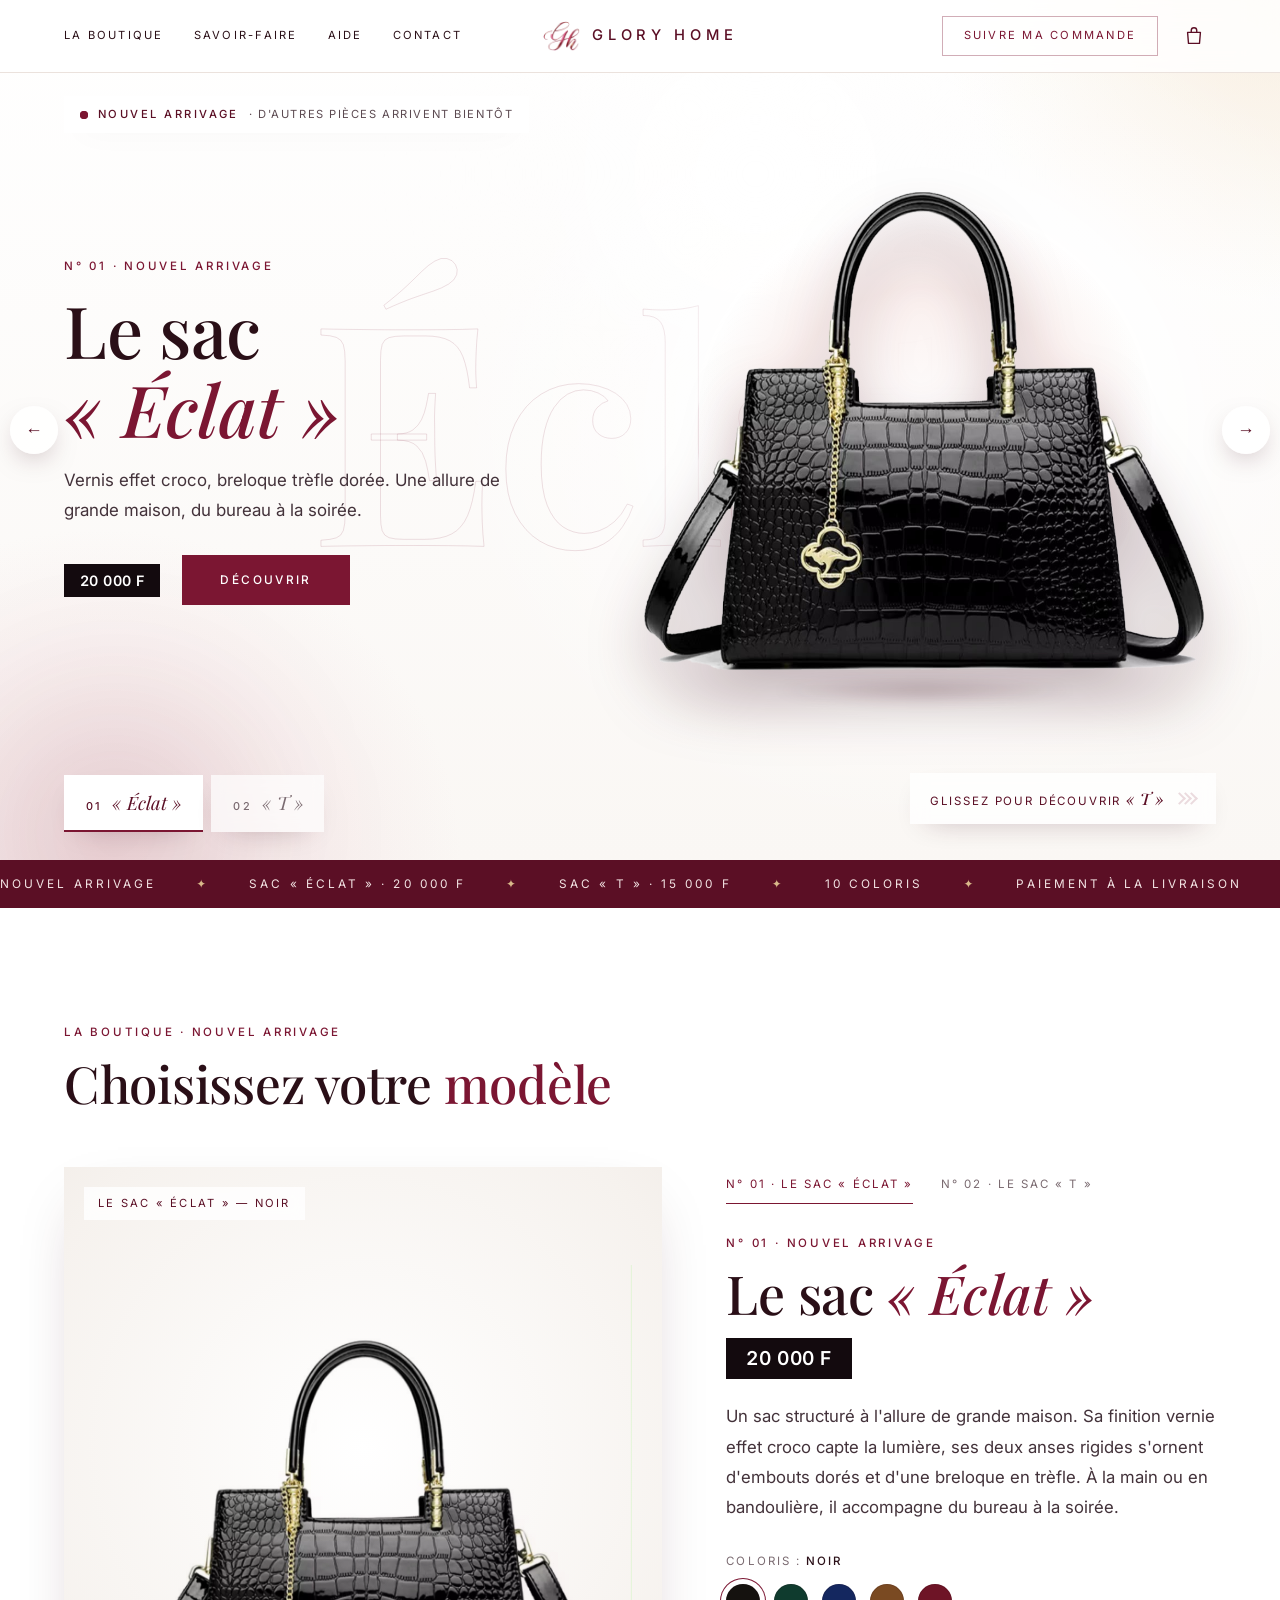
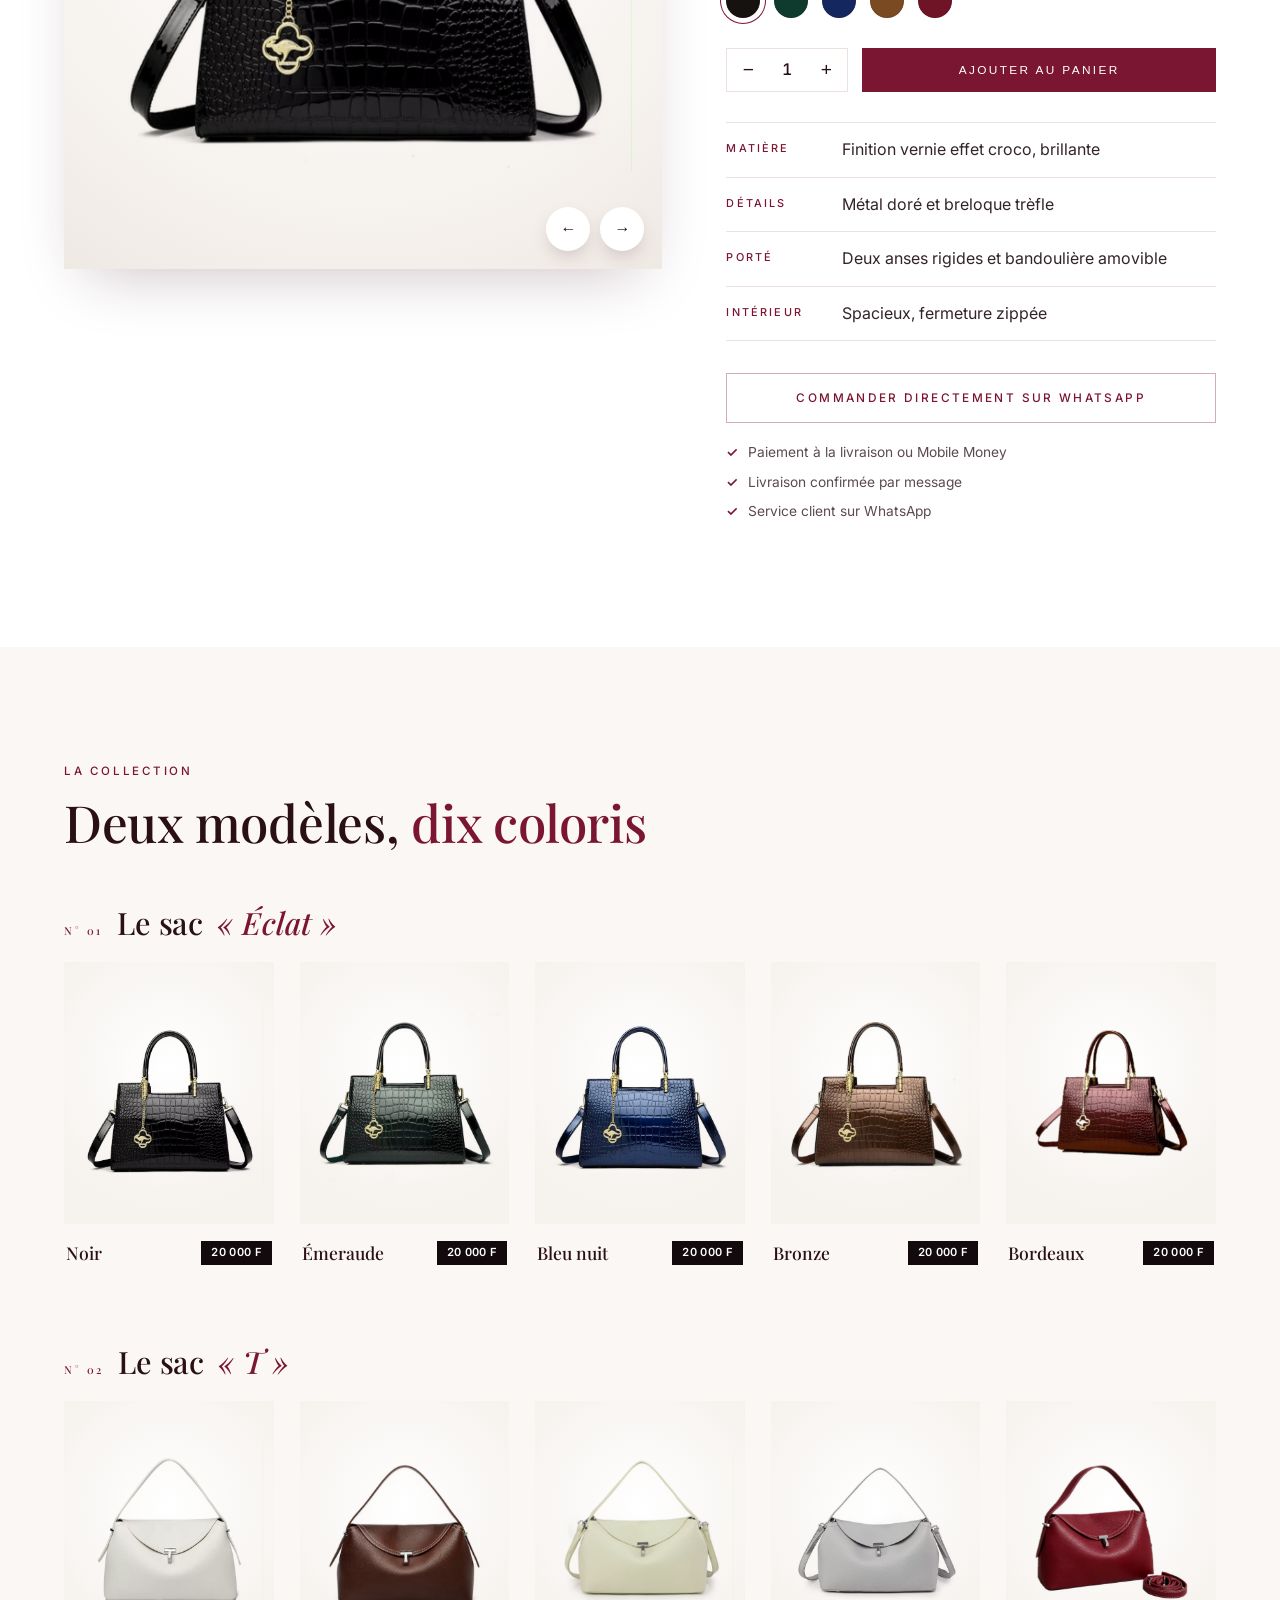
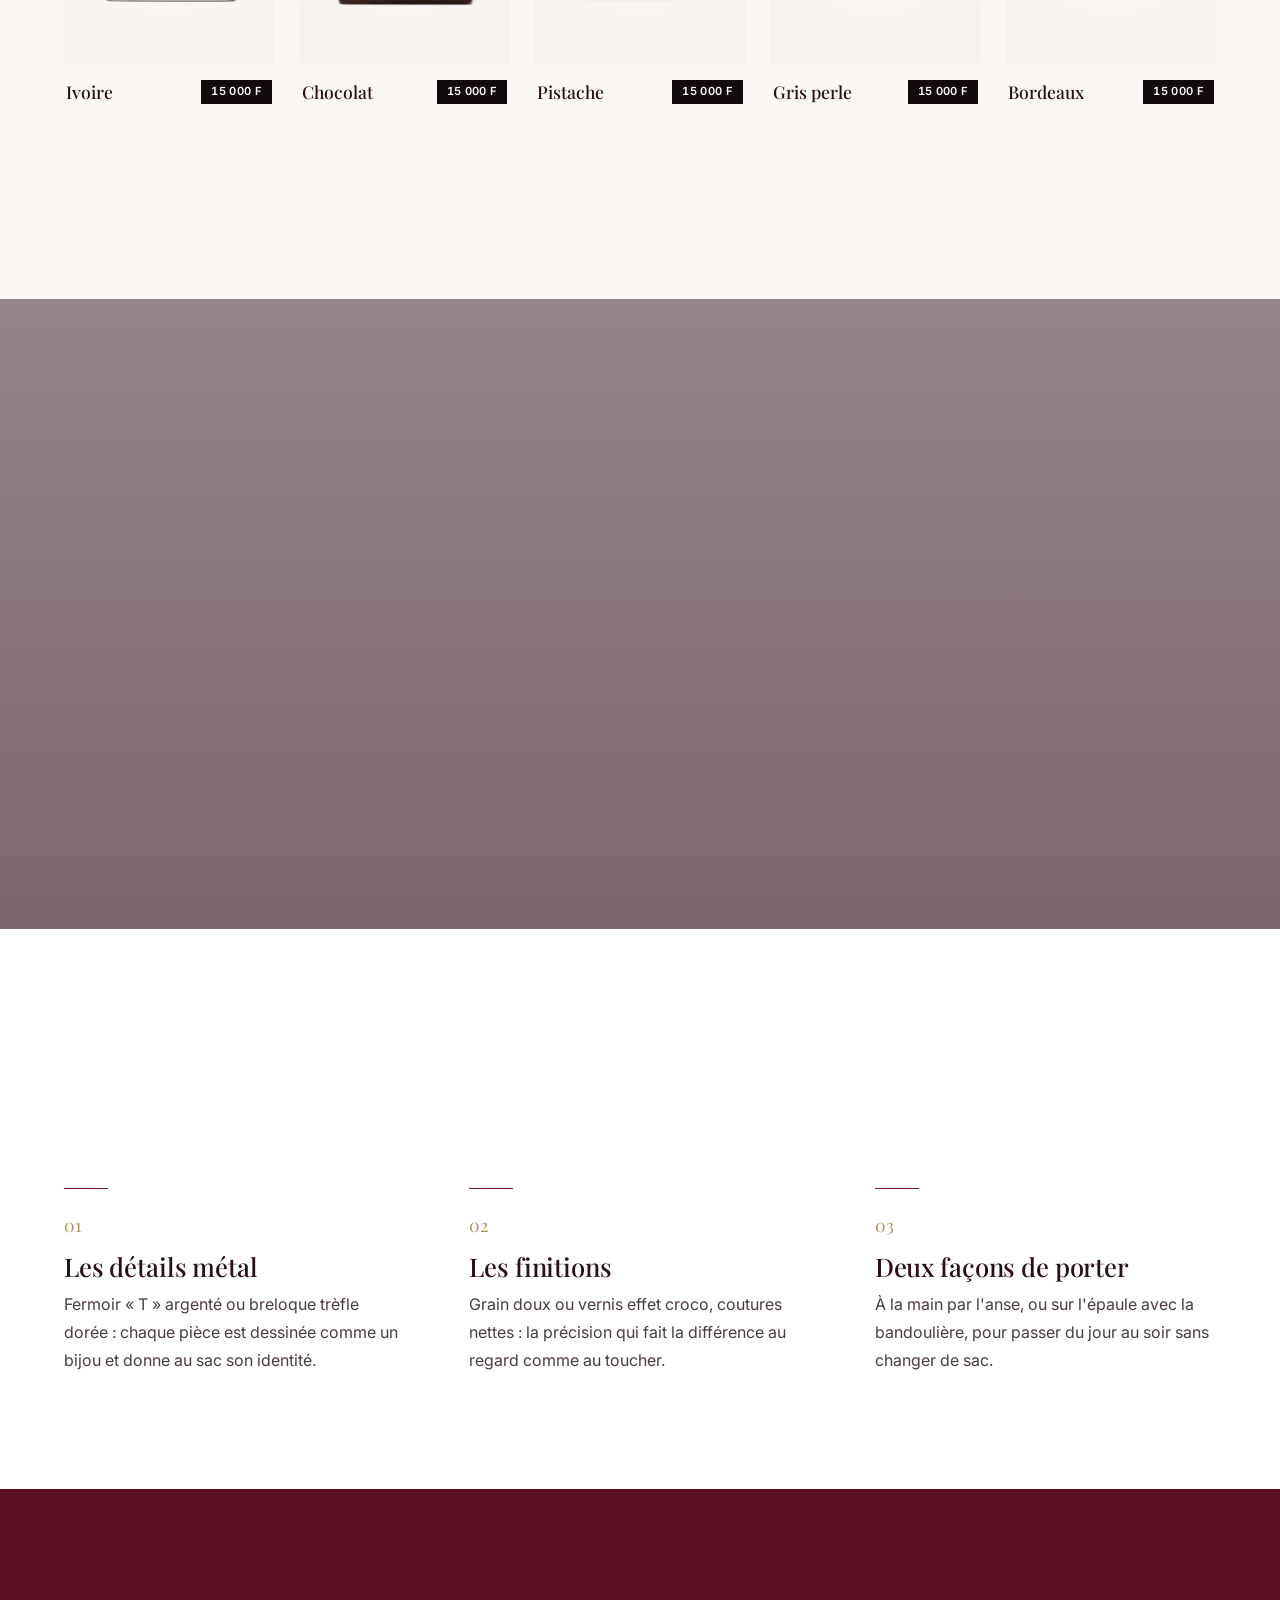
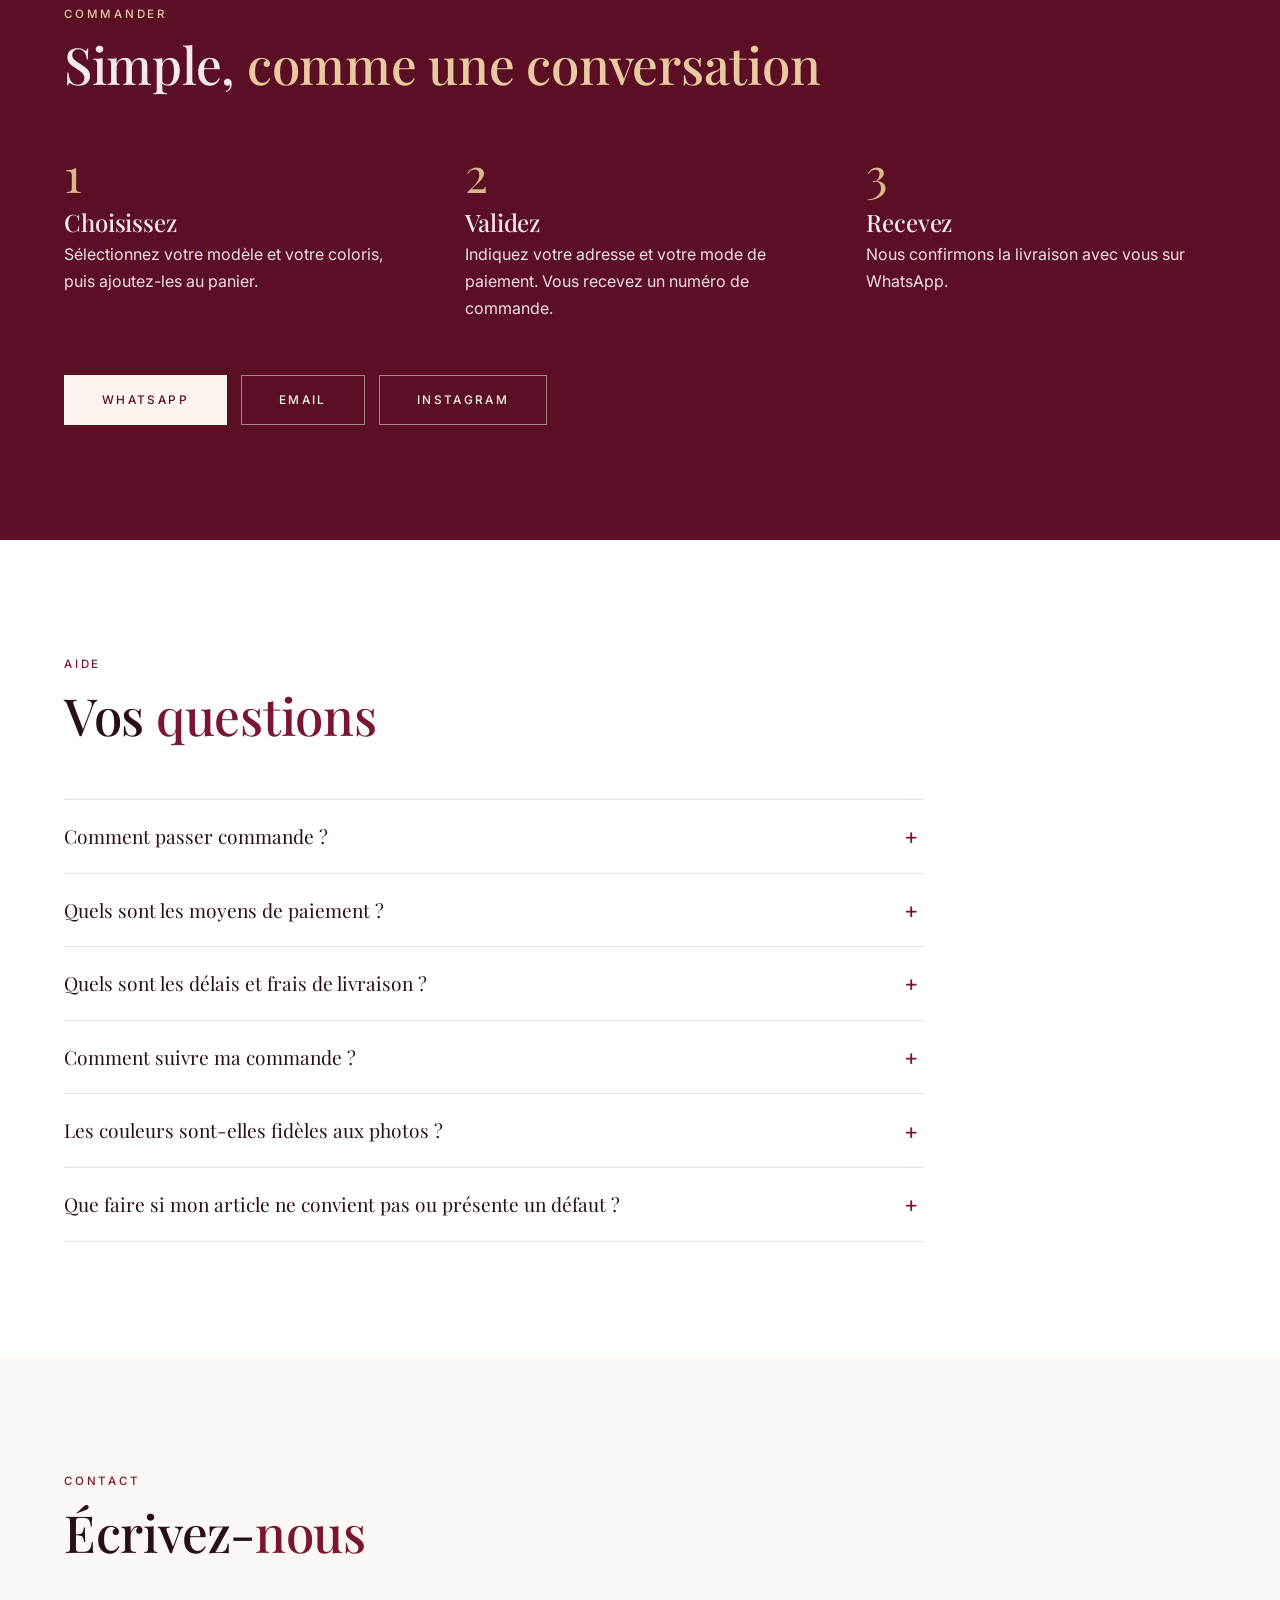
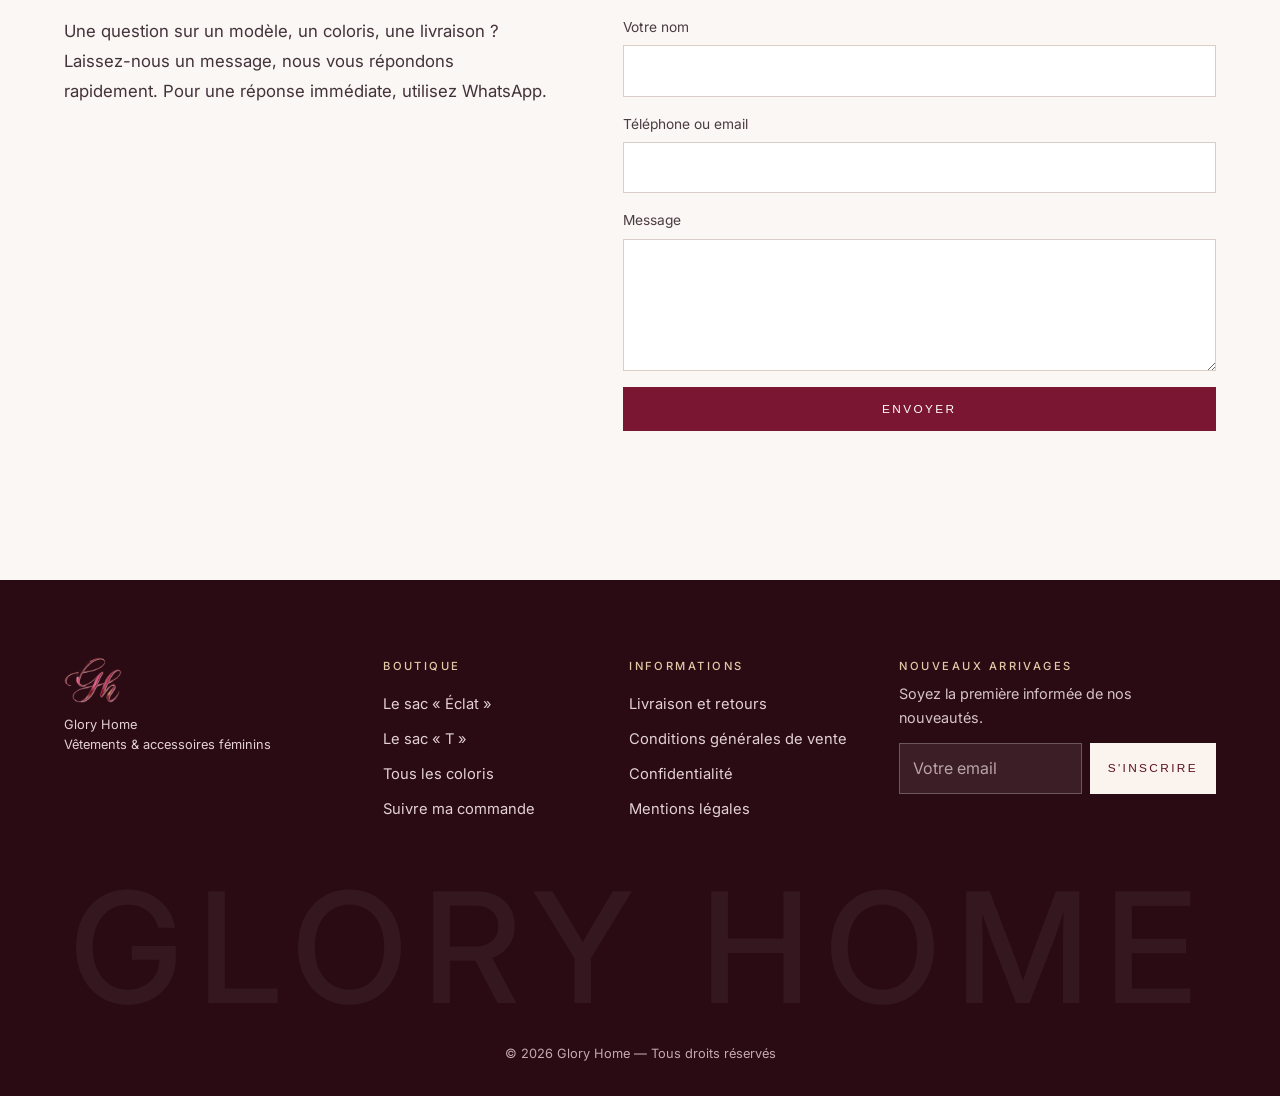
==== index.html @ 2d4ef2cc "Boutique Glory Home : site vitrine et e-commerce Accueil en bannière, fiche produit, panier, command" ====
<!doctype html>
<html lang="fr">
<head>
  <meta charset="utf-8">
  <meta name="viewport" content="width=device-width, initial-scale=1">
  <title>Glory Home – Vêtements &amp; accessoires féminins</title>
  <meta name="description" content="Glory Home : maison de mode féminine. Sacs « Éclat » (20 000 F) et « T » (15 000 F), 10 coloris. Commande en ligne, paiement à la livraison ou Mobile Money.">
  <meta name="theme-color" content="#faf7f4">
  <link rel="canonical" href="https://www.gloryhome.example/">
  <meta property="og:type" content="website">
  <meta property="og:locale" content="fr_FR">
  <meta property="og:site_name" content="Glory Home">
  <meta property="og:title" content="Glory Home – Vêtements &amp; accessoires féminins">
  <meta property="og:description" content="Sacs « Éclat » et « T » : deux modèles signature, dix coloris. Commandez en ligne.">
  <meta property="og:image" content="https://www.gloryhome.example/images/trio-lifestyle.jpg">
  <meta name="twitter:card" content="summary_large_image">
  <link rel="icon" type="image/png" href="images/logo-mark-160.png">
  <link rel="preconnect" href="https://fonts.googleapis.com">
  <link rel="preconnect" href="https://fonts.gstatic.com" crossorigin>
  <link href="https://fonts.googleapis.com/css2?family=Inter:wght@300;400;500;600&family=Playfair+Display:ital,wght@0,400;0,500;0,600;1,400;1,500&display=swap" rel="stylesheet">
  <link rel="stylesheet" href="style.css">
  <script type="application/ld+json">
  {"@context":"https://schema.org","@graph":[
    {"@type":"Store","name":"Glory Home","description":"Vêtements & accessoires féminins","image":"https://www.gloryhome.example/images/logo-mark-160.png","url":"https://www.gloryhome.example/","priceRange":"15 000 F – 20 000 F"},
    {"@type":"Product","name":"Sac « Éclat »","image":"https://www.gloryhome.example/images/eclat-noir.jpg","description":"Sac structuré, finition vernie effet croco, breloque trèfle dorée, bandoulière amovible.","brand":{"@type":"Brand","name":"Glory Home"},"offers":{"@type":"Offer","priceCurrency":"XOF","price":"20000","availability":"https://schema.org/InStock","url":"https://www.gloryhome.example/#sac"}},
    {"@type":"Product","name":"Sac « T »","image":"https://www.gloryhome.example/images/sac-chocolat.jpg","description":"Sac à rabat, finition grainée, fermoir « T » argenté.","brand":{"@type":"Brand","name":"Glory Home"},"offers":{"@type":"Offer","priceCurrency":"XOF","price":"15000","availability":"https://schema.org/InStock","url":"https://www.gloryhome.example/#sac"}}
  ]}
  </script>
</head>
<body>
  <a class="skip" href="#sac">Aller à la boutique</a>

  <header class="header" id="header">
    <button class="burger" id="burger" aria-label="Menu" aria-expanded="false"><span></span><span></span></button>
    <nav class="nav" id="nav">
      <a href="#sac">La boutique</a>
      <a href="#savoir-faire">Savoir-faire</a>
      <a href="#faq">Aide</a>
      <a href="#contact">Contact</a>
    </nav>
    <a href="#top" class="brand" aria-label="Glory Home – accueil"><img src="images/logo-mark-160.png" alt=""><span>GLORY&nbsp;HOME</span></a>
    <div class="hr">
      <a href="suivi.html" class="header-cta">Suivre ma commande</a>
      <button class="cart-btn" id="cartBtn" aria-label="Ouvrir le panier">
        <svg viewBox="0 0 24 24" width="22" height="22" fill="none" stroke="currentColor" stroke-width="1.5" stroke-linecap="round" stroke-linejoin="round" aria-hidden="true"><path d="M5 8h14l-1 12H6L5 8Z"/><path d="M9 8V6a3 3 0 0 1 6 0v2"/></svg>
        <span class="cart-count" id="cartCount" hidden>0</span>
      </button>
    </div>
  </header>

  <main id="top">
    <!-- HERO : bannière qui circule entre les deux modèles -->
    <section class="hero" id="hero" aria-roledescription="carrousel" aria-label="Nos deux modèles">
      <h1 class="sr">Glory Home, vêtements et accessoires féminins</h1>
      <p class="arrival"><span class="dot" aria-hidden="true"></span>Nouvel arrivage<span class="arrival-more"> · d'autres pièces arrivent bientôt</span></p>
      <div class="hero-bg" aria-hidden="true"><i class="bloom b1"></i><i class="bloom b2"></i><div class="motes" id="motes"></div></div>

      <div class="slides">
        <article class="slide is-active" data-model="eclat" aria-label="Sac Éclat">
          <span class="s-ghost" aria-hidden="true">Éclat</span>
          <div class="s-copy">
            <p class="eyebrow">N° 01 · Nouvel arrivage</p>
            <h2>Le sac <em class="name">« Éclat »</em></h2>
            <p class="s-desc">Vernis effet croco, breloque trèfle dorée. Une allure de grande maison, du bureau à la soirée.</p>
            <div class="s-row"><span class="price-tag" data-price="eclat"></span><a class="btn" href="#sac" data-go="eclat">Découvrir</a></div>
          </div>
          <div class="s-art">
            <span class="halo"></span>
            <img src="images/hero-eclat.png" alt="Sac Éclat noir, finition vernie effet croco" fetchpriority="high">
            <span class="floor"></span>
          </div>
        </article>

        <article class="slide" data-model="t" aria-label="Sac T">
          <span class="s-ghost" aria-hidden="true">T</span>
          <div class="s-copy">
            <p class="eyebrow">N° 02 · Nouvel arrivage</p>
            <h2>Le sac <em class="name">« T »</em></h2>
            <p class="s-desc">Grain doux, fermoir argenté signature. Une ligne épurée qui se marie à toutes vos tenues.</p>
            <div class="s-row"><span class="price-tag" data-price="t"></span><a class="btn" href="#sac" data-go="t">Découvrir</a></div>
          </div>
          <div class="s-art">
            <span class="halo"></span>
            <img src="images/hero-t.png" alt="Sac T chocolat, fermoir argenté" fetchpriority="high">
            <span class="floor"></span>
          </div>
        </article>
      </div>

      <button class="arrow arrow-prev" id="heroPrev" aria-label="Modèle précédent">←</button>
      <button class="arrow arrow-next" id="heroNext" aria-label="Modèle suivant">→</button>
      <button class="hint" id="hint" type="button"><span class="hint-txt">Glissez pour découvrir <b id="hintName">« T »</b></span><span class="hint-arrows" aria-hidden="true"><i></i><i></i><i></i></span></button>

      <div class="switch" role="tablist" aria-label="Choisir le modèle">
        <button class="sw is-active" role="tab" aria-selected="true" data-i="0"><span class="sw-n">01</span><span class="sw-t">« Éclat »</span><i class="sw-bar"></i></button>
        <button class="sw" role="tab" aria-selected="false" data-i="1"><span class="sw-n">02</span><span class="sw-t">« T »</span><i class="sw-bar"></i></button>
      </div>
    </section>

    <!-- MARQUEE -->
    <div class="marquee" aria-hidden="true">
      <div class="marquee-track">
        <span>Nouvel arrivage</span><i>✦</i><span>Sac « Éclat » · 20 000 F</span><i>✦</i><span>Sac « T » · 15 000 F</span><i>✦</i><span>10 coloris</span><i>✦</i><span>Paiement à la livraison</span><i>✦</i><span>Bientôt : prêt-à-porter</span><i>✦</i>
        <span>Nouvel arrivage</span><i>✦</i><span>Sac « Éclat » · 20 000 F</span><i>✦</i><span>Sac « T » · 15 000 F</span><i>✦</i><span>10 coloris</span><i>✦</i><span>Paiement à la livraison</span><i>✦</i><span>Bientôt : prêt-à-porter</span><i>✦</i>
      </div>
    </div>

    <!-- BOUTIQUE -->
    <section class="shop" id="sac">
      <header class="head reveal">
        <span class="tab">La boutique · Nouvel arrivage</span>
        <h2>Choisissez votre <em>modèle</em></h2>
      </header>
      <div class="product">
        <div class="stage" id="stage">
          <img id="stageImg" src="images/eclat-noir.jpg" alt="Sac Éclat coloris Noir">
          <span class="stage-tag" id="stageTag">Noir</span>
          <div class="stage-nav">
            <button id="prev" aria-label="Coloris précédent">←</button>
            <button id="next" aria-label="Coloris suivant">→</button>
          </div>
        </div>

        <div class="details">
          <div class="tabs" id="tabs" role="tablist" aria-label="Modèles"></div>
          <p class="eyebrow" id="mNum"></p>
          <h3 id="mName"></h3>
          <p class="price price-tag" id="mPrice"></p>
          <p class="desc" id="mDesc"></p>

          <p class="label">Coloris : <strong id="colorName"></strong></p>
          <div class="swatches" id="swatches" role="radiogroup" aria-label="Coloris"></div>
          <p class="stock-note" id="stockNote" hidden></p>

          <div class="buy">
            <div class="qty" role="group" aria-label="Quantité">
              <button type="button" id="qtyMinus" aria-label="Diminuer la quantité">−</button>
              <span id="qty" aria-live="polite">1</span>
              <button type="button" id="qtyPlus" aria-label="Augmenter la quantité">+</button>
            </div>
            <button class="btn" id="add" type="button">Ajouter au panier</button>
          </div>

          <ul class="specs" id="specs"></ul>

          <a class="btn ghost btn-block" id="order" href="#" target="_blank" rel="noopener">Commander directement sur WhatsApp</a>
          <ul class="trust">
            <li>Paiement à la livraison ou Mobile Money</li>
            <li>Livraison confirmée par message</li>
            <li>Service client sur WhatsApp</li>
          </ul>
        </div>
      </div>
    </section>

    <!-- COLORIS -->
    <section class="colors" id="coloris">
      <header class="head reveal">
        <span class="tab">La collection</span>
        <h2>Deux modèles, <em>dix coloris</em></h2>
      </header>
      <div class="grid" id="grid"></div>
    </section>

    <!-- ÉDITORIAL -->
    <section class="editorial">
      <div class="editorial-img" role="img" aria-label="Sacs Glory Home sur un socle"></div>
      <blockquote class="reveal">
        <p>« Le luxe, c'est de ne pas avoir à choisir entre l'élégance et le quotidien. »</p>
        <cite>Glory Home</cite>
      </blockquote>
    </section>

    <!-- SAVOIR-FAIRE -->
    <section class="craft" id="savoir-faire">
      <header class="head reveal">
        <span class="tab">Savoir-faire</span>
        <h2>Le détail, <em>jusqu'au bout</em></h2>
      </header>
      <div class="craft-grid">
        <article class="reveal"><span class="num">01</span><h3>Les détails métal</h3><p>Fermoir « T » argenté ou breloque trèfle dorée : chaque pièce est dessinée comme un bijou et donne au sac son identité.</p></article>
        <article class="reveal d1"><span class="num">02</span><h3>Les finitions</h3><p>Grain doux ou vernis effet croco, coutures nettes : la précision qui fait la différence au regard comme au toucher.</p></article>
        <article class="reveal d2"><span class="num">03</span><h3>Deux façons de porter</h3><p>À la main par l'anse, ou sur l'épaule avec la bandoulière, pour passer du jour au soir sans changer de sac.</p></article>
      </div>
    </section>

    <!-- COMMANDER -->
    <section class="order" id="commander">
      <header class="head reveal">
        <span class="tab">Commander</span>
        <h2>Simple, <em>comme une conversation</em></h2>
      </header>
      <ol class="steps">
        <li class="reveal"><span>1</span><h3>Choisissez</h3><p>Sélectionnez votre modèle et votre coloris, puis ajoutez-les au panier.</p></li>
        <li class="reveal d1"><span>2</span><h3>Validez</h3><p>Indiquez votre adresse et votre mode de paiement. Vous recevez un numéro de commande.</p></li>
        <li class="reveal d2"><span>3</span><h3>Recevez</h3><p>Nous confirmons la livraison avec vous sur WhatsApp.</p></li>
      </ol>
      <div class="contact-links reveal">
        <a class="btn" id="wa" href="#" target="_blank" rel="noopener">WhatsApp</a>
        <a class="btn ghost" id="mail" href="#">Email</a>
        <a class="btn ghost" id="insta" href="#" target="_blank" rel="noopener">Instagram</a>
      </div>
    </section>

    <!-- AIDE -->
    <section class="faq" id="faq">
      <header class="head reveal">
        <span class="tab">Aide</span>
        <h2>Vos <em>questions</em></h2>
      </header>
      <div class="faq-list reveal">
        <details><summary>Comment passer commande ?</summary><p>Ajoutez le sac et le coloris de votre choix au panier, puis validez avec votre adresse. Vous recevez un numéro de commande et pouvez nous l'envoyer sur WhatsApp pour confirmer la livraison. Vous pouvez aussi commander directement par message depuis chaque fiche produit.</p></details>
        <details><summary>Quels sont les moyens de paiement ?</summary><p>Paiement à la livraison, ou Mobile Money (Wave, Orange Money…). Pour le Mobile Money, nous vous envoyons les instructions de paiement sur WhatsApp après votre commande.</p></details>
        <details><summary>Quels sont les délais et frais de livraison ?</summary><p>Ils dépendent de votre ville. Nous vous les confirmons par message avant l'expédition, pour que vous sachiez exactement ce que vous payez.</p></details>
        <details><summary>Comment suivre ma commande ?</summary><p>Rendez-vous sur la page <a href="suivi.html">Suivre ma commande</a> avec votre numéro de commande et le téléphone utilisé lors de l'achat.</p></details>
        <details><summary>Les couleurs sont-elles fidèles aux photos ?</summary><p>Nous photographions chaque coloris avec soin. De légères différences peuvent exister selon l'écran. En cas de doute, écrivez-nous : nous vous répondons rapidement.</p></details>
        <details><summary>Que faire si mon article ne convient pas ou présente un défaut ?</summary><p>Contactez-nous le plus tôt possible sur WhatsApp avec une photo : nous cherchons une solution avec vous. Les conditions complètes figurent dans les <a href="livraison-retours.html">conditions de livraison et de retour</a>.</p></details>
      </div>
    </section>

    <!-- CONTACT -->
    <section class="contact" id="contact">
      <header class="head reveal">
        <span class="tab">Contact</span>
        <h2>Écrivez-<em>nous</em></h2>
      </header>
      <div class="contact-grid">
        <p class="contact-intro reveal">Une question sur un modèle, un coloris, une livraison ? Laissez-nous un message, nous vous répondons rapidement. Pour une réponse immédiate, utilisez WhatsApp.</p>
        <form class="form reveal" id="contactForm">
          <label>Votre nom<input name="name" required maxlength="80" autocomplete="name"></label>
          <label>Téléphone ou email<input name="contact" required maxlength="120" autocomplete="email"></label>
          <label>Message<textarea name="message" rows="4" required maxlength="2000"></textarea></label>
          <input class="hp" name="website" tabindex="-1" autocomplete="off" aria-hidden="true">
          <button class="btn" type="submit">Envoyer</button>
          <p class="form-msg" role="status"></p>
        </form>
      </div>
    </section>
  </main>

  <footer class="footer">
    <div class="foot-grid">
      <div class="foot-brand">
        <img class="footer-mark" src="images/logo-mark-160.png" alt="">
        <p>Glory Home<br>Vêtements &amp; accessoires féminins</p>
      </div>
      <nav class="foot-col" aria-label="Boutique">
        <h4>Boutique</h4>
        <a href="#sac">Le sac « Éclat »</a>
        <a href="#sac">Le sac « T »</a>
        <a href="#coloris">Tous les coloris</a>
        <a href="suivi.html">Suivre ma commande</a>
      </nav>
      <nav class="foot-col" aria-label="Informations">
        <h4>Informations</h4>
        <a href="livraison-retours.html">Livraison et retours</a>
        <a href="cgv.html">Conditions générales de vente</a>
        <a href="confidentialite.html">Confidentialité</a>
        <a href="mentions-legales.html">Mentions légales</a>
      </nav>
      <form class="foot-news" id="newsletter">
        <h4>Nouveaux arrivages</h4>
        <p>Soyez la première informée de nos nouveautés.</p>
        <div class="news-row"><input type="email" name="email" placeholder="Votre email" required aria-label="Votre email" autocomplete="email"><button class="btn" type="submit">S'inscrire</button></div>
        <input class="hp" name="website" tabindex="-1" autocomplete="off" aria-hidden="true">
        <p class="form-msg" role="status"></p>
      </form>
    </div>
    <p class="giant" aria-hidden="true">GLORY HOME</p>
    <p class="copy">© <span id="year"></span> Glory Home — Tous droits réservés</p>
  </footer>

  <!-- Panier -->
  <div class="overlay" id="overlay" hidden></div>
  <aside class="drawer" id="cart" aria-label="Panier" aria-hidden="true">
    <header class="drawer-head"><h2>Votre panier</h2><button id="cartClose" class="x" aria-label="Fermer le panier">✕</button></header>
    <div class="drawer-body">
      <div class="empty" id="cartEmpty"><p>Votre panier est vide.</p><button class="btn ghost" id="keepShopping" type="button">Voir les sacs</button></div>
      <ul class="lines" id="cartList"></ul>
    </div>
    <div class="drawer-foot" id="cartFoot" hidden>
      <dl class="totals">
        <div><dt>Sous-total</dt><dd id="cartSub"></dd></div>
        <div><dt>Livraison</dt><dd id="cartDelivery"></dd></div>
        <div class="grand"><dt>Total</dt><dd id="cartTotal"></dd></div>
      </dl>
      <button class="btn btn-block" id="goCheckout" type="button">Passer la commande</button>
    </div>
  </aside>

  <!-- Commande -->
  <dialog class="checkout" id="checkout" aria-labelledby="coTitle">
    <button class="x" id="checkoutClose" type="button" aria-label="Fermer">✕</button>
    <form id="orderForm" class="co-grid">
      <div class="co-main">
        <h2 id="coTitle">Finaliser ma commande</h2>
        <fieldset><legend>Vos coordonnées</legend>
          <label>Nom complet<input name="name" required maxlength="80" autocomplete="name"></label>
          <label>Téléphone (WhatsApp de préférence)<input name="phone" type="tel" required maxlength="25" autocomplete="tel" inputmode="tel"></label>
          <label>Email (facultatif)<input name="email" type="email" maxlength="120" autocomplete="email"></label>
        </fieldset>
        <fieldset><legend>Livraison</legend>
          <label>Ville<input name="city" required maxlength="80" autocomplete="address-level2"></label>
          <label>Quartier et adresse<input name="address" required maxlength="200" autocomplete="street-address"></label>
          <label>Précisions pour le livreur (facultatif)<textarea name="notes" rows="2" maxlength="300"></textarea></label>
        </fieldset>
        <fieldset><legend>Paiement</legend>
          <div id="payList"></div>
        </fieldset>
        <label class="check"><input type="checkbox" name="cgv" required><span>J'ai lu et j'accepte les <a href="cgv.html" target="_blank" rel="noopener">conditions générales de vente</a>.</span></label>
        <input class="hp" name="website" tabindex="-1" autocomplete="off" aria-hidden="true">
      </div>
      <aside class="co-side">
        <h3>Récapitulatif</h3>
        <ul class="sum" id="sumList"></ul>
        <dl class="totals">
          <div><dt>Sous-total</dt><dd id="sumSub"></dd></div>
          <div><dt>Livraison</dt><dd id="sumDelivery"></dd></div>
          <div class="grand"><dt>Total</dt><dd id="sumTotal"></dd></div>
        </dl>
        <p class="co-note" id="coNote"></p>
        <p class="form-error" id="formError" role="alert" hidden></p>
        <button class="btn btn-block" id="submitOrder" type="submit">Confirmer la commande</button>
      </aside>
    </form>
    <div class="done" id="done" hidden>
      <div class="tick" aria-hidden="true">✓</div>
      <h2>Commande enregistrée</h2>
      <p>Merci ! Votre numéro de commande :</p>
      <p class="num" id="doneNum"></p>
      <p>Total : <b id="doneTotal"></b></p>
      <p class="done-help">Dernière étape : envoyez-nous votre commande sur WhatsApp pour que nous confirmions la livraison et le paiement avec vous.</p>
      <a class="btn btn-block" id="doneWa" href="#" target="_blank" rel="noopener">Envoyer ma commande sur WhatsApp</a>
      <a class="btn ghost btn-block" id="doneTrack" href="suivi.html">Suivre ma commande</a>
      <button class="link-btn" id="doneClose" type="button">Fermer</button>
    </div>
  </dialog>

  <div class="toast" id="toast" role="status" aria-live="polite"></div>

  <script src="config.js"></script>
  <script src="catalog.js"></script>
  <script src="api.js"></script>
  <script src="script.js"></script>
  <script src="shop.js"></script>
</body>
</html>
---- style.css ----
:root {
  --white: #ffffff;
  --ivory: #faf7f4;
  --pearl: #f3eeea;
  --hair: #ebe2dd;
  --ink: #2a0f17;
  --muted: #7a6a70;
  --bord: #7b1632;
  --bord-dark: #5b0f25;
  --wine: #2a0b14;
  --gold: #b4915a;
  --black: #130a0e;
  --display: "Playfair Display", Georgia, serif;
  --sans: "Inter", system-ui, -apple-system, "Segoe UI", sans-serif;
  --ease: cubic-bezier(.2, .7, .2, 1);
  --pad: clamp(20px, 5vw, 72px);
  --shadow: 0 24px 60px -24px rgba(60, 15, 30, .28);
}
* { box-sizing: border-box; margin: 0; padding: 0; }
html { scroll-behavior: smooth; scroll-padding-top: 72px; }
body { background: var(--white); color: var(--ink); font-family: var(--sans); font-weight: 400; line-height: 1.7; -webkit-font-smoothing: antialiased; overflow-x: hidden; }
img { display: block; max-width: 100%; }
a { color: inherit; }
em { font-style: normal; color: var(--bord); }
/* Noms des modèles : mot entre guillemets, en italique */
em.name { font-family: var(--display); font-style: italic; font-weight: 500; letter-spacing: .005em; white-space: nowrap; }
::selection { background: var(--bord); color: #fff; }
.sr { position: absolute; width: 1px; height: 1px; overflow: hidden; clip: rect(0 0 0 0); white-space: nowrap; }

h1, h2, h3 { font-family: var(--display); font-weight: 500; line-height: 1.1; letter-spacing: -.005em; }
.tab, .eyebrow { font-size: .72rem; letter-spacing: .24em; text-transform: uppercase; color: var(--bord); font-weight: 500; }
.price-tag { display: inline-block; background: var(--black); color: #fff; font-family: var(--sans); font-weight: 600; font-size: .9rem; letter-spacing: .03em; padding: 8px 16px; font-variant-numeric: tabular-nums; line-height: 1.2; }

/* Boutons */
.btn { display: inline-block; padding: 15px 38px; background: var(--bord); color: #fff; text-decoration: none; font-size: .74rem; letter-spacing: .2em; text-transform: uppercase; font-weight: 500; border: 0; transition: background .35s var(--ease), transform .35s var(--ease), box-shadow .35s; text-align: center; cursor: pointer; }
.btn:hover { background: var(--bord-dark); transform: translateY(-2px); box-shadow: 0 14px 30px -14px rgba(91, 15, 37, .6); }
.btn.ghost { background: transparent; color: var(--bord); box-shadow: inset 0 0 0 1px rgba(123, 22, 50, .35); }
.btn.ghost:hover { background: var(--bord); color: #fff; box-shadow: none; }
.btn-block { display: block; width: 100%; }

/* En-tête clair */
.header { position: fixed; inset: 0 0 auto 0; z-index: 50; height: 72px; display: grid; grid-template-columns: 1fr auto 1fr; align-items: center; padding: 0 var(--pad); background: rgba(255, 255, 255, .82); backdrop-filter: blur(16px); -webkit-backdrop-filter: blur(16px); box-shadow: 0 1px 0 var(--hair); }
.brand { display: flex; align-items: center; gap: 12px; font-weight: 500; font-size: .92rem; letter-spacing: .32em; text-decoration: none; white-space: nowrap; color: var(--bord-dark); }
.brand img { height: 30px; width: auto; }
.nav { display: flex; gap: 30px; }
.nav a, .header-cta { font-size: .7rem; font-weight: 400; letter-spacing: .2em; text-transform: uppercase; text-decoration: none; position: relative; }
.nav a::after { content: ""; position: absolute; left: 0; right: 0; bottom: -6px; height: 1px; background: var(--bord); transform: scaleX(0); transform-origin: left; transition: transform .35s var(--ease); }
.nav a:hover::after { transform: scaleX(1); }
.header-cta { justify-self: end; color: var(--bord); padding: 10px 22px; box-shadow: inset 0 0 0 1px rgba(123, 22, 50, .35); transition: background .3s, color .3s, box-shadow .3s; }
.header-cta:hover { background: var(--bord); color: #fff; box-shadow: none; }
.burger { display: none; background: none; border: 0; width: 32px; height: 32px; position: relative; cursor: pointer; }
.burger span { position: absolute; left: 4px; right: 4px; height: 1px; background: var(--ink); transition: transform .4s var(--ease); }
.burger span:first-child { top: 12px; } .burger span:last-child { top: 20px; }
.menu-open .burger span:first-child { transform: translateY(4px) rotate(45deg); }
.menu-open .burger span:last-child { transform: translateY(-4px) rotate(-45deg); }

/* Hero : blanc lumineux et bannière qui circule */
.hero { position: relative; height: clamp(560px, calc(100svh - 0px), 860px); padding-top: 72px; overflow: hidden; background: linear-gradient(180deg, #ffffff 0%, #faf7f4 100%); isolation: isolate; }
.hero-bg { position: absolute; inset: 0; z-index: -1; pointer-events: none; background:
  radial-gradient(55% 70% at 72% 48%, #ffffff 0%, rgba(255, 255, 255, 0) 70%),
  radial-gradient(40% 55% at 8% 100%, rgba(235, 205, 210, .55) 0%, transparent 70%),
  radial-gradient(38% 50% at 100% 0%, rgba(244, 228, 205, .6) 0%, transparent 70%); }
.bloom { position: absolute; border-radius: 50%; filter: blur(60px); animation: drift 16s ease-in-out infinite alternate; }
.b1 { width: 46vmax; height: 46vmax; left: 36%; top: -14%; background: radial-gradient(circle, rgba(255, 255, 255, 1), rgba(255, 255, 255, 0) 65%); }
.b2 { width: 34vmax; height: 34vmax; left: -8%; bottom: -22%; background: radial-gradient(circle, rgba(123, 22, 50, .14), rgba(123, 22, 50, 0) 65%); animation-delay: -7s; }
@keyframes drift { to { transform: translate(4vmax, 3vmax) scale(1.12); } }
.motes { position: absolute; inset: 0; }
.mote { position: absolute; bottom: -10px; border-radius: 50%; background: radial-gradient(circle, rgba(255, 255, 255, 1), rgba(212, 174, 120, .35)); box-shadow: 0 0 12px rgba(212, 174, 120, .5); opacity: 0; animation: rise-mote linear infinite; }
@keyframes rise-mote { 0% { transform: translateY(0); opacity: 0; } 15% { opacity: .9; } 85% { opacity: .5; } 100% { transform: translateY(-80vh); opacity: 0; } }

.slides { position: absolute; inset: 72px 0 0 0; }
.slide { position: absolute; inset: 0; display: grid; grid-template-columns: 1fr 1.1fr; align-items: center; padding: 0 var(--pad) 70px; gap: clamp(16px, 3vw, 48px); visibility: hidden; transition: visibility 0s linear .9s; }
.slide.is-active { visibility: visible; transition-delay: 0s; }
.s-ghost { position: absolute; left: 50%; top: 44%; translate: -50% -50%; font-family: var(--display); font-weight: 500; font-size: clamp(8rem, 24vw, 24rem); line-height: 1; letter-spacing: -.02em; color: transparent; -webkit-text-stroke: 1px rgba(123, 22, 50, .13); white-space: nowrap; z-index: -1; opacity: 0; transition: opacity 1s var(--ease), transform 1.4s var(--ease); transform: scale(.94); }
.is-active .s-ghost { opacity: 1; transform: none; }
.s-copy { max-width: 470px; opacity: 0; transform: translateY(24px); transition: opacity .8s var(--ease), transform .9s var(--ease); }
.is-active .s-copy { opacity: 1; transform: none; transition-delay: .25s; }
.s-copy h2 { font-size: clamp(2.6rem, 5.6vw, 5rem); margin: 14px 0 18px; font-weight: 500; }
.s-desc { color: #43323a; font-size: 1.06rem; line-height: 1.75; max-width: 42ch; }
.s-row { display: flex; align-items: center; gap: 22px; margin-top: 30px; flex-wrap: wrap; }
.s-art { position: relative; height: 100%; display: grid; place-items: center; opacity: 0; transform: translateX(70px) scale(.95); transition: opacity .9s var(--ease), transform 1.2s var(--ease); }
.is-active .s-art { opacity: 1; transform: none; transition-delay: .1s; }
.s-art img { position: relative; width: min(100%, 560px); max-height: 72%; object-fit: contain; filter: drop-shadow(0 34px 28px rgba(60, 15, 30, .28)); animation: float 7s ease-in-out infinite alternate; }
@keyframes float { from { transform: translateY(-8px) rotate(-.6deg); } to { transform: translateY(10px) rotate(.6deg); } }
.halo { position: absolute; width: min(78%, 520px); aspect-ratio: 1; border-radius: 50%; background: radial-gradient(circle, rgba(255, 255, 255, 1) 0%, rgba(250, 238, 236, .9) 45%, rgba(250, 238, 236, 0) 70%); box-shadow: 0 0 120px 30px rgba(255, 255, 255, .8); }
.floor { position: absolute; bottom: 12%; width: 52%; height: 28px; border-radius: 50%; background: radial-gradient(closest-side, rgba(60, 15, 30, .22), rgba(60, 15, 30, 0)); filter: blur(6px); }

.switch { position: absolute; left: var(--pad); bottom: 28px; display: flex; gap: 8px; z-index: 3; }
.sw { position: relative; display: flex; align-items: baseline; gap: 10px; padding: 12px 22px 14px; background: rgba(255, 255, 255, .7); backdrop-filter: blur(8px); border: 0; cursor: pointer; font: inherit; color: var(--muted); box-shadow: 0 10px 30px -18px rgba(60, 15, 30, .4); transition: color .3s, background .3s; overflow: hidden; }
.sw:hover { color: var(--ink); background: #fff; }
.sw.is-active { color: var(--bord-dark); background: #fff; }
.sw-n { font-size: .68rem; letter-spacing: .2em; font-weight: 500; }
.sw-t { font-family: var(--display); font-style: italic; font-size: 1.15rem; white-space: nowrap; }
.sw-bar { position: absolute; left: 0; bottom: 0; height: 2px; width: 100%; background: var(--bord); transform: scaleX(0); transform-origin: left; }
.sw.is-active .sw-bar { animation: progress var(--dur, 6s) linear forwards; }
.hero.paused .sw.is-active .sw-bar { animation: none; transform: scaleX(1); }
@keyframes progress { to { transform: scaleX(1); } }

/* Nouvel arrivage */
.arrival { position: absolute; z-index: 3; top: 96px; left: var(--pad); display: flex; align-items: center; gap: 10px; padding: 9px 16px; background: rgba(255, 255, 255, .78); backdrop-filter: blur(8px); box-shadow: 0 10px 30px -18px rgba(60, 15, 30, .45); font-size: .7rem; font-weight: 500; letter-spacing: .22em; text-transform: uppercase; color: var(--bord-dark); }
.arrival-more { color: #5c4a51; font-weight: 400; letter-spacing: .14em; }
.dot { position: relative; width: 8px; height: 8px; border-radius: 50%; background: var(--bord); }
.dot::after { content: ""; position: absolute; inset: 0; border-radius: 50%; background: var(--bord); animation: ping 2s ease-out infinite; }
@keyframes ping { to { transform: scale(3.2); opacity: 0; } }

/* Indices pour changer de modèle */
.hero { touch-action: pan-y; }
.arrow { position: absolute; z-index: 3; top: 50%; translate: 0 -50%; width: 48px; height: 48px; border-radius: 50%; border: 0; background: rgba(255, 255, 255, .9); color: var(--bord-dark); font-size: 1.1rem; cursor: pointer; box-shadow: 0 10px 28px -12px rgba(60, 15, 30, .5); transition: background .3s, color .3s, transform .3s var(--ease); }
.arrow:hover { background: var(--bord); color: #fff; }
.arrow-prev { left: 10px; } .arrow-next { right: 10px; }
.arrow-next:hover { transform: translateX(3px); } .arrow-prev:hover { transform: translateX(-3px); }
.hint { position: absolute; z-index: 3; right: var(--pad); bottom: 36px; display: flex; align-items: center; gap: 14px; padding: 12px 20px; border: 0; cursor: pointer; font: inherit; font-size: .72rem; letter-spacing: .16em; text-transform: uppercase; white-space: nowrap; color: var(--bord-dark); background: rgba(255, 255, 255, .78); backdrop-filter: blur(8px); box-shadow: 0 10px 30px -18px rgba(60, 15, 30, .45); }
.hint b { font-family: var(--display); font-style: italic; font-weight: 500; font-size: 1rem; letter-spacing: .01em; text-transform: none; white-space: nowrap; }
.hint-arrows { display: flex; }
.hint-arrows i { width: 9px; height: 9px; margin-left: -3px; border-top: 2px solid var(--bord); border-right: 2px solid var(--bord); transform: rotate(45deg); opacity: .15; animation: chev 1.5s ease-in-out infinite; }
.hint-arrows i:nth-child(2) { animation-delay: .2s; } .hint-arrows i:nth-child(3) { animation-delay: .4s; }
@keyframes chev { 0%, 100% { opacity: .15; } 50% { opacity: 1; } }
@keyframes nudge { 0%, 100% { transform: none; } 40% { transform: translateX(-34px); } 70% { transform: translateX(6px); } }
@media (hover: none) { .slide.is-active .s-art { animation: nudge 1.4s var(--ease) 1.8s 2; } }

/* Marquee */
.marquee { background: var(--bord-dark); color: #f3e4e4; overflow: hidden; padding: 14px 0; }
.marquee-track { display: flex; gap: 40px; width: max-content; animation: marquee 40s linear infinite; font-size: .74rem; font-weight: 400; letter-spacing: .26em; text-transform: uppercase; white-space: nowrap; }
.marquee-track i { font-style: normal; color: #d9b98a; }
@keyframes marquee { to { transform: translateX(-50%); } }

/* En-têtes de section */
.head { display: flex; flex-direction: column; align-items: flex-start; gap: 12px; margin-bottom: clamp(32px, 5vw, 56px); }
.head h2 { font-size: clamp(2rem, 4.2vw, 3.2rem); }

/* Boutique */
.shop { padding: clamp(64px, 9vw, 120px) var(--pad); background: var(--white); }
.product { display: grid; grid-template-columns: 1.1fr .9fr; gap: clamp(28px, 5vw, 88px); align-items: start; }
.stage { position: sticky; top: 96px; height: min(78vh, 760px); display: grid; place-items: center; background: radial-gradient(circle at 50% 40%, #ffffff 0%, #f6f2ee 70%, #efe9e4 100%); overflow: hidden; box-shadow: var(--shadow); }
.stage img { width: min(90%, 720px); max-height: 82%; object-fit: contain; mix-blend-mode: multiply; transition: opacity .25s, transform .9s var(--ease); }
.stage img.swap { opacity: 0; transform: scale(.97); }
.stage:hover img { transform: scale(1.03); }
.stage-tag { position: absolute; left: 20px; top: 20px; background: rgba(255, 255, 255, .8); backdrop-filter: blur(6px); font-size: .7rem; letter-spacing: .2em; text-transform: uppercase; padding: 7px 14px; color: var(--bord-dark); }
.stage-nav { position: absolute; right: 18px; bottom: 18px; display: flex; gap: 10px; }
.stage-nav button { width: 44px; height: 44px; border-radius: 50%; border: 0; background: #fff; color: var(--ink); cursor: pointer; font-size: 1rem; box-shadow: 0 8px 22px -10px rgba(60, 15, 30, .45); transition: background .3s, color .3s, transform .3s; }
.stage-nav button:hover { background: var(--bord); color: #fff; transform: scale(1.06); }
.details { display: flex; flex-direction: column; padding-block: 8px; }
.tabs { display: flex; flex-wrap: wrap; gap: 28px; margin-bottom: 30px; }
.tabs button { font: inherit; font-size: .72rem; font-weight: 400; letter-spacing: .18em; text-transform: uppercase; padding: 0 0 8px; background: none; color: var(--muted); border: 0; border-bottom: 1px solid transparent; cursor: pointer; transition: color .3s, border-color .3s; }
.tabs button:hover { color: var(--ink); }
.tabs button.on { color: var(--bord); border-bottom-color: var(--bord); }
.details h3 { font-size: clamp(2.3rem, 4.2vw, 3.4rem); margin: 10px 0 16px; }
.price { font-size: 1.2rem; padding: 9px 20px; margin-bottom: 22px; align-self: flex-start; }
.desc { color: #43323a; font-size: 1.05rem; line-height: 1.8; margin-bottom: 30px; max-width: 54ch; }
.label { font-size: .72rem; letter-spacing: .18em; text-transform: uppercase; color: var(--muted); margin-bottom: 12px; font-weight: 400; }
.label strong { color: var(--ink); font-weight: 500; }
.swatches { display: flex; gap: 14px; margin-bottom: 30px; flex-wrap: wrap; }
.swatch { width: 34px; height: 34px; border-radius: 50%; background: var(--c); border: 0; box-shadow: inset 0 0 0 1px rgba(42, 15, 23, .15); cursor: pointer; position: relative; transition: transform .3s var(--ease); }
.swatch::after { content: ""; position: absolute; inset: -5px; border-radius: 50%; box-shadow: 0 0 0 1px var(--bord); opacity: 0; transition: opacity .3s; }
.swatch.on::after { opacity: 1; }
.swatch:hover { transform: scale(1.1); }
.specs { list-style: none; margin-bottom: 32px; }
.specs li { padding: 14px 0; border-bottom: 1px solid var(--hair); display: grid; grid-template-columns: 100px 1fr; gap: 16px; font-size: 1rem; line-height: 1.6; color: #33242b; }
.specs li:first-child { border-top: 1px solid var(--hair); }
.specs span { font-size: .68rem; letter-spacing: .2em; text-transform: uppercase; color: var(--bord); font-weight: 500; padding-top: 3px; }
.note { text-align: center; font-size: .85rem; color: #5c4a51; margin-top: 14px; }

/* Collection */
.colors { padding: clamp(64px, 9vw, 120px) var(--pad); background: var(--ivory); }
.grid { max-width: 1400px; margin: 0 auto; }
.grid .row { display: grid; grid-template-columns: repeat(5, 1fr); gap: clamp(14px, 2vw, 28px); margin-bottom: clamp(44px, 6vw, 88px); }
.group-title { display: flex; align-items: baseline; gap: 14px; flex-wrap: wrap; font-size: clamp(1.5rem, 2.4vw, 2rem); margin-bottom: 22px; }
.group-title .tab { font-size: .68rem; }
.card { cursor: pointer; outline-offset: 6px; position: relative; }
.card-img { position: relative; aspect-ratio: 4 / 5; background: radial-gradient(circle at 50% 40%, #ffffff 0%, #f6f2ee 75%); display: grid; place-items: center; overflow: hidden; transition: box-shadow .5s var(--ease), transform .5s var(--ease); }
.card-img::before { content: ""; position: absolute; width: 78%; aspect-ratio: 1; border-radius: 50%; background: radial-gradient(circle, rgba(123, 22, 50, .12), rgba(123, 22, 50, 0) 70%); opacity: 0; transform: scale(.7); transition: opacity .6s var(--ease), transform .8s var(--ease); }
.card-img img { position: relative; width: 90%; mix-blend-mode: multiply; transition: transform 1s var(--ease); }
.card:hover .card-img { box-shadow: var(--shadow); transform: translateY(-4px); }
.card:hover .card-img::before { opacity: 1; transform: scale(1); }
.card:hover .card-img img { transform: scale(1.06); }
.card-info { display: flex; justify-content: space-between; align-items: center; gap: 8px; padding: 14px 2px 0; }
.card-info h4 { font-family: var(--display); font-weight: 500; font-size: 1.1rem; }
.card-info .price-tag { font-size: .7rem; padding: 5px 10px; }

/* Éditorial */
.editorial { position: relative; min-height: 70svh; display: grid; place-items: center; text-align: center; padding: 100px var(--pad); color: #fff; overflow: hidden; }
.editorial-img { position: absolute; inset: 0; background: linear-gradient(rgba(42, 11, 20, .5), rgba(42, 11, 20, .62)), url("images/trio-lifestyle.jpg") center 55% / cover fixed; }
.editorial blockquote { position: relative; max-width: 880px; }
.editorial p { font-family: var(--display); font-size: clamp(1.8rem, 3.8vw, 3.2rem); font-weight: 400; line-height: 1.25; }
.editorial cite { display: inline-block; margin-top: 26px; font-style: normal; font-size: .7rem; font-weight: 400; letter-spacing: .3em; text-transform: uppercase; color: #ecd7c0; }

/* Savoir-faire */
.craft { background: var(--white); padding: clamp(64px, 9vw, 120px) var(--pad); }
.craft-grid { display: grid; grid-template-columns: repeat(3, 1fr); gap: clamp(28px, 5vw, 72px); }
.craft-grid article { padding-top: 22px; position: relative; }
.craft-grid article::before { content: ""; position: absolute; top: 0; left: 0; width: 44px; height: 1px; background: var(--bord); transition: width .6s var(--ease); }
.craft-grid article:hover::before { width: 100%; }
.num { font-family: var(--display); color: var(--gold); font-size: 1.1rem; }
.craft-grid h3 { font-size: 1.6rem; margin: 12px 0 10px; }
.craft-grid p { color: #4b3b42; font-size: 1rem; line-height: 1.75; }

/* Commander */
.order { background: var(--bord-dark); color: #f6eaea; padding: clamp(64px, 9vw, 120px) var(--pad); }
.order .tab { color: #e3c9a5; }
.order .head em { color: #e8c9a0; }
.steps { list-style: none; display: grid; grid-template-columns: repeat(3, 1fr); gap: clamp(24px, 4vw, 56px); margin-bottom: 52px; }
.steps span { display: block; font-family: var(--display); font-size: 3rem; line-height: 1; color: #d9b98a; margin-bottom: 12px; }
.steps h3 { font-size: 1.5rem; margin-bottom: 6px; }
.steps p { color: #f0e0e2; font-size: 1rem; }
.contact-links { display: flex; flex-wrap: wrap; gap: 14px; }
.order .btn { background: #faf3ee; color: var(--bord-dark); }
.order .btn:hover { background: #fff; box-shadow: 0 14px 30px -14px rgba(0, 0, 0, .5); }
.order .btn.ghost { background: transparent; color: #faf3ee; box-shadow: inset 0 0 0 1px rgba(250, 243, 238, .5); }
.order .btn.ghost:hover { background: #faf3ee; color: var(--bord-dark); }

/* Pied de page */
.footer { background: var(--wine); color: #c4a9b0; text-align: center; padding: 56px var(--pad) 32px; font-size: .8rem; overflow: hidden; }
.footer-mark { height: 50px; margin: 0 auto 8px; }
.giant { font-weight: 500; font-size: clamp(2.4rem, 12vw, 10rem); line-height: 1; color: rgba(255, 255, 255, .05); letter-spacing: .1em; margin-bottom: 26px; white-space: nowrap; }

/* Apparition */
.reveal { opacity: 0; transform: translateY(22px); transition: opacity .9s var(--ease), transform .9s var(--ease); }
.reveal.in { opacity: 1; transform: none; }
.d1 { transition-delay: .12s; } .d2 { transition-delay: .24s; }

/* Responsive */
@media (max-width: 960px) {
  .burger { display: block; }
  .header-cta { display: none; }
  .brand { font-size: .8rem; letter-spacing: .24em; }
  .brand img { height: 26px; }
  .nav { position: fixed; inset: 72px 0 auto 0; flex-direction: column; gap: 0; background: #fff; transform: translateY(-130%); transition: transform .5s var(--ease); z-index: -1; box-shadow: 0 20px 40px -20px rgba(60, 15, 30, .3); }
  .nav a { padding: 18px var(--pad); border-top: 1px solid var(--hair); }
  .nav a::after { display: none; }
  .menu-open .nav { transform: none; }
  .hero { height: clamp(700px, 100svh, 920px); }
  .arrow { display: none; }
  .arrival { top: 88px; left: 50%; translate: -50% 0; white-space: nowrap; }
  .arrival-more { display: none; }
  .hint { right: auto; left: 50%; translate: -50% 0; bottom: 14px; padding: 8px 10px; gap: 10px; font-size: .62rem; letter-spacing: .12em; background: transparent; box-shadow: none; backdrop-filter: none; }
  .slide { grid-template-columns: 1fr; grid-template-rows: 1fr auto; padding-bottom: 136px; gap: 0; padding-top: 34px; }
  .s-art { order: -1; transform: translateY(40px) scale(.95); min-height: 0; }
  .s-art img { max-height: 84%; }
  .s-copy { max-width: none; text-align: center; }
  .s-desc { margin-inline: auto; }
  .s-row { justify-content: center; margin-top: 20px; }
  .s-copy h2 { margin: 8px 0 10px; font-size: clamp(2.2rem, 9vw, 3rem); }
  .s-ghost { top: 30%; }
  .switch { left: 50%; translate: -50% 0; bottom: 58px; }
  .product { grid-template-columns: 1fr; }
  .stage { position: relative; top: 0; height: 62svh; }
  .grid .row { grid-template-columns: repeat(2, 1fr); }
  .craft-grid, .steps { grid-template-columns: 1fr; }
  .editorial-img { background-attachment: scroll; }
}
@media (prefers-reduced-motion: reduce) {
  *, *::before, *::after { animation: none !important; transition: none !important; }
  html { scroll-behavior: auto; }
  .reveal { opacity: 1; transform: none; }
  .s-copy, .s-art, .s-ghost { opacity: 1; transform: none; }
  .slide:not(.is-active) { display: none; }
}

/* ===== Boutique en ligne : panier, commande, formulaires, aide ===== */
.skip { position: absolute; left: 12px; top: -60px; z-index: 100; background: var(--bord); color: #fff; padding: 10px 16px; text-decoration: none; transition: top .2s; }
.skip:focus { top: 12px; }
:focus-visible { outline: 2px solid var(--bord); outline-offset: 3px; }
.hr { justify-self: end; display: flex; align-items: center; gap: 14px; }
.cart-btn { position: relative; width: 44px; height: 44px; display: grid; place-items: center; background: none; border: 0; color: var(--bord-dark); cursor: pointer; transition: transform .3s var(--ease); }
.cart-btn:hover { transform: scale(1.08); }
.cart-count { position: absolute; top: 2px; right: 0; min-width: 18px; height: 18px; padding: 0 5px; border-radius: 9px; background: var(--bord); color: #fff; font-size: .68rem; font-weight: 600; display: grid; place-items: center; }
.cart-count[hidden] { display: none; }
.lock { overflow: hidden; }

/* Fiche produit : achat */
.stock-note { color: var(--bord); font-size: .88rem; font-weight: 500; margin: -14px 0 18px; }
.buy { display: flex; gap: 14px; align-items: stretch; margin-bottom: 30px; }
.buy .btn { flex: 1; }
.buy .btn:disabled { background: #b9aeb2; cursor: not-allowed; transform: none; box-shadow: none; }
.qty { display: flex; align-items: center; box-shadow: inset 0 0 0 1px var(--hair); }
.qty button { width: 44px; border: 0; background: none; font-size: 1.2rem; cursor: pointer; color: var(--ink); }
.qty button:hover { color: var(--bord); }
.qty span { min-width: 34px; text-align: center; font-weight: 500; font-variant-numeric: tabular-nums; }
.trust { list-style: none; display: grid; gap: 6px; margin-top: 18px; font-size: .86rem; color: #5c4a51; }
.trust li::before { content: "✓"; color: var(--bord); margin-right: 10px; font-weight: 600; }

/* Panier latéral */
.overlay { position: fixed; inset: 0; z-index: 60; background: rgba(42, 11, 20, .45); backdrop-filter: blur(2px); }
.overlay[hidden] { display: none; }
.drawer { position: fixed; top: 0; right: 0; bottom: 0; z-index: 70; width: min(440px, 100%); display: flex; flex-direction: column; background: #fff; box-shadow: -30px 0 80px -30px rgba(42, 11, 20, .5); transform: translateX(105%); transition: transform .5s var(--ease); visibility: hidden; }
.drawer.open { transform: none; visibility: visible; }
.drawer-head { display: flex; justify-content: space-between; align-items: center; padding: 22px 24px; box-shadow: 0 1px 0 var(--hair); }
.drawer-head h2 { font-size: 1.5rem; }
.x { background: none; border: 0; font-size: 1.1rem; cursor: pointer; width: 40px; height: 40px; color: var(--ink); }
.x:hover { color: var(--bord); }
.drawer-body { flex: 1; overflow-y: auto; padding: 8px 24px; }
.empty { text-align: center; padding: 60px 0; display: grid; gap: 22px; justify-items: center; color: #5c4a51; }
.empty[hidden], .drawer-foot[hidden] { display: none; }
.lines { list-style: none; }
.line { display: grid; grid-template-columns: 76px 1fr auto; gap: 14px; padding: 18px 0; border-bottom: 1px solid var(--hair); align-items: start; }
.line img { width: 76px; height: 90px; object-fit: contain; background: radial-gradient(circle at 50% 40%, #fff, #f3eeea); mix-blend-mode: multiply; }
.line-name { font-family: var(--display); font-size: 1.05rem; }
.line-sub { font-size: .82rem; color: #5c4a51; margin-bottom: 8px; }
.qty-sm { display: inline-flex; align-items: center; box-shadow: inset 0 0 0 1px var(--hair); }
.qty-sm button { width: 30px; height: 30px; border: 0; background: none; cursor: pointer; font-size: 1rem; }
.qty-sm button:hover { color: var(--bord); }
.qty-sm span { min-width: 26px; text-align: center; font-size: .9rem; }
.line-end { display: flex; flex-direction: column; align-items: flex-end; gap: 10px; }
.line-price { font-weight: 600; font-variant-numeric: tabular-nums; }
.line-del { background: none; border: 0; font-size: .74rem; letter-spacing: .1em; text-transform: uppercase; color: #5c4a51; cursor: pointer; text-decoration: underline; }
.line-del:hover { color: var(--bord); }
.drawer-foot { padding: 20px 24px 24px; box-shadow: 0 -1px 0 var(--hair); display: grid; gap: 16px; }
.totals { display: grid; gap: 8px; }
.totals div { display: flex; justify-content: space-between; gap: 12px; font-size: .95rem; }
.totals dd { font-variant-numeric: tabular-nums; }
.totals .grand { padding-top: 10px; border-top: 1px solid var(--hair); font-weight: 600; font-size: 1.1rem; }

/* Commande */
.checkout { width: min(980px, calc(100% - 24px)); max-height: calc(100dvh - 24px); margin: auto; padding: 0; border: 0; background: #fff; color: var(--ink); box-shadow: 0 40px 120px -30px rgba(42, 11, 20, .6); overflow: auto; }
.checkout::backdrop { background: rgba(42, 11, 20, .55); backdrop-filter: blur(3px); }
.checkout > .x { position: absolute; top: 10px; right: 10px; z-index: 2; }
.co-grid { display: grid; grid-template-columns: 1.4fr 1fr; }
.co-main { padding: clamp(22px, 4vw, 44px); display: grid; gap: 22px; align-content: start; }
.co-main h2 { font-size: clamp(1.7rem, 3vw, 2.2rem); }
.co-side { padding: clamp(22px, 4vw, 44px); background: var(--ivory); display: grid; gap: 16px; align-content: start; }
.co-side h3 { font-size: 1.3rem; }
fieldset { border: 0; display: grid; gap: 12px; }
legend { font-size: .72rem; letter-spacing: .2em; text-transform: uppercase; color: var(--bord); font-weight: 500; margin-bottom: 10px; }
label { display: grid; gap: 6px; font-size: .86rem; color: #4b3b42; }
input, textarea { font: inherit; font-size: 1rem; color: var(--ink); background: #fff; border: 0; box-shadow: inset 0 0 0 1px #d9cdc8; padding: 12px 14px; border-radius: 0; width: 100%; transition: box-shadow .25s; }
input:focus, textarea:focus { outline: none; box-shadow: inset 0 0 0 2px var(--bord); }
input:user-invalid, textarea:user-invalid { box-shadow: inset 0 0 0 2px #c0392b; }
.hp { position: absolute; left: -9999px; width: 1px; height: 1px; opacity: 0; }
.opt { display: grid; grid-template-columns: 22px 1fr; gap: 12px; align-items: start; padding: 14px; box-shadow: inset 0 0 0 1px #d9cdc8; cursor: pointer; margin-bottom: 8px; transition: box-shadow .25s, background .25s; }
.opt:has(input:checked) { box-shadow: inset 0 0 0 2px var(--bord); background: #fffafa; }
.opt input { width: 18px; height: 18px; margin-top: 3px; accent-color: var(--bord); box-shadow: none; padding: 0; }
.opt b { display: block; font-weight: 500; color: var(--ink); }
.opt small { color: #5c4a51; font-size: .82rem; }
.check { grid-template-columns: 22px 1fr; align-items: start; gap: 12px; font-size: .88rem; }
.check input { width: 18px; height: 18px; accent-color: var(--bord); box-shadow: none; padding: 0; margin-top: 2px; }
.check a, .faq a, .legal a { color: var(--bord); }
.sum { list-style: none; display: grid; gap: 10px; }
.sum li { display: flex; justify-content: space-between; gap: 12px; font-size: .92rem; }
.sum b { font-weight: 600; font-variant-numeric: tabular-nums; white-space: nowrap; }
.co-note { font-size: .82rem; color: #5c4a51; }
.form-error { background: #fdecea; color: #8a1c12; padding: 10px 14px; font-size: .88rem; }
.form-error[hidden] { display: none; }
.done { padding: clamp(28px, 5vw, 56px); display: grid; gap: 14px; justify-items: center; text-align: center; max-width: 520px; margin: 0 auto; }
.done[hidden] { display: none; }
.tick { width: 64px; height: 64px; border-radius: 50%; background: var(--bord); color: #fff; display: grid; place-items: center; font-size: 1.8rem; }
.done .num { font-family: var(--display); font-size: clamp(1.6rem, 5vw, 2.2rem); color: var(--bord); letter-spacing: .04em; }
.done-help { color: #43323a; margin: 6px 0 10px; }
.done .btn { width: 100%; }
.link-btn { background: none; border: 0; font: inherit; font-size: .82rem; letter-spacing: .12em; text-transform: uppercase; text-decoration: underline; cursor: pointer; color: #5c4a51; padding: 8px; }

.toast { position: fixed; left: 50%; bottom: 24px; z-index: 90; transform: translate(-50%, 30px); background: var(--black); color: #fff; padding: 13px 22px; font-size: .9rem; opacity: 0; pointer-events: none; transition: opacity .4s var(--ease), transform .4s var(--ease); max-width: calc(100% - 32px); text-align: center; }
.toast.on { opacity: 1; transform: translate(-50%, 0); }

/* Aide et contact */
.faq, .contact { padding: clamp(64px, 9vw, 120px) var(--pad); background: var(--white); }
.contact { background: var(--ivory); }
.faq-list { max-width: 860px; }
.faq details { border-bottom: 1px solid var(--hair); }
.faq details:first-child { border-top: 1px solid var(--hair); }
.faq summary { list-style: none; cursor: pointer; padding: 20px 40px 20px 0; position: relative; font-family: var(--display); font-size: 1.2rem; }
.faq summary::-webkit-details-marker { display: none; }
.faq summary::after { content: "+"; position: absolute; right: 6px; top: 50%; translate: 0 -50%; font-family: var(--sans); font-size: 1.4rem; color: var(--bord); transition: rotate .3s var(--ease); }
.faq details[open] summary::after { rotate: 45deg; }
.faq details p { padding: 0 0 22px; color: #43323a; max-width: 68ch; line-height: 1.8; }
.contact-grid { display: grid; grid-template-columns: 1fr 1.2fr; gap: clamp(28px, 5vw, 80px); align-items: start; }
.contact-intro { color: #43323a; font-size: 1.05rem; line-height: 1.8; max-width: 44ch; }
.form { display: grid; gap: 16px; }
.form-msg { font-size: .9rem; min-height: 1.2em; }
.form-msg.ok { color: #1f6b3a; }
.form-msg.bad { color: #8a1c12; }

/* Pied de page complet */
.footer { text-align: left; padding-top: clamp(48px, 6vw, 80px); }
.foot-grid { display: grid; grid-template-columns: 1.1fr .8fr .9fr 1.3fr; gap: clamp(24px, 4vw, 56px); padding-bottom: 48px; }
.foot-brand { color: #e3d1d6; line-height: 1.6; }
.foot-brand .footer-mark { margin: 0 0 12px; height: 46px; }
.foot-col { display: grid; gap: 10px; align-content: start; }
.footer h4 { font-family: var(--sans); font-size: .7rem; letter-spacing: .22em; text-transform: uppercase; color: #e3c9a5; font-weight: 500; margin-bottom: 6px; }
.footer a { color: #e3d1d6; text-decoration: none; font-size: .92rem; }
.footer a:hover { color: #fff; text-decoration: underline; }
.foot-news p { font-size: .9rem; margin-bottom: 12px; color: #d6c3c9; }
.news-row { display: flex; gap: 8px; }
.news-row input { background: rgba(255, 255, 255, .08); color: #fff; box-shadow: inset 0 0 0 1px rgba(255, 255, 255, .25); }
.news-row input::placeholder { color: #b9a3aa; }
.news-row .btn { padding: 12px 18px; background: #faf3ee; color: var(--bord-dark); white-space: nowrap; }
.foot-news .form-msg.ok { color: #9be0b3; }
.foot-news .form-msg.bad { color: #ffb4a8; }
.footer .giant { text-align: center; margin-bottom: 18px; }
.footer .copy { text-align: center; }

/* Pages secondaires : légales, suivi */
.page { padding: 120px var(--pad) 80px; max-width: 900px; margin: 0 auto; }
.page h1 { font-size: clamp(2rem, 5vw, 3rem); margin-bottom: 8px; }
.page .updated { color: #5c4a51; font-size: .85rem; margin-bottom: 36px; }
.legal h2 { font-size: 1.5rem; margin: 36px 0 10px; }
.legal p, .legal li { color: #33242b; line-height: 1.8; margin-bottom: 10px; max-width: 72ch; }
.legal ul { padding-left: 22px; }
.todo { background: #fff4d6; padding: 1px 6px; border-radius: 2px; }
.track-form { display: grid; gap: 14px; max-width: 460px; margin: 28px 0; }
.track-result { max-width: 560px; }
.steps-track { list-style: none; display: grid; gap: 0; margin: 24px 0; }
.steps-track li { position: relative; padding: 0 0 22px 34px; color: #7a6a70; }
.steps-track li::before { content: ""; position: absolute; left: 0; top: 4px; width: 14px; height: 14px; border-radius: 50%; background: #e3d8d3; }
.steps-track li::after { content: ""; position: absolute; left: 6px; top: 20px; bottom: 0; width: 2px; background: #e3d8d3; }
.steps-track li:last-child::after { display: none; }
.steps-track li.done-s { color: var(--ink); }
.steps-track li.done-s::before, .steps-track li.done-s::after { background: var(--bord); }
.steps-track li.now { font-weight: 600; }

@media (max-width: 960px) {
  .hr .header-cta { display: none; }
  .co-grid, .contact-grid { grid-template-columns: 1fr; }
  .foot-grid { grid-template-columns: 1fr 1fr; }
  .foot-news { grid-column: 1 / -1; }
}
@media (max-width: 560px) {
  .foot-grid { grid-template-columns: 1fr; }
  .buy { flex-wrap: wrap; }
  .qty { width: 100%; justify-content: space-between; }
  .qty button { width: 56px; height: 46px; }
  .news-row { flex-direction: column; }
}
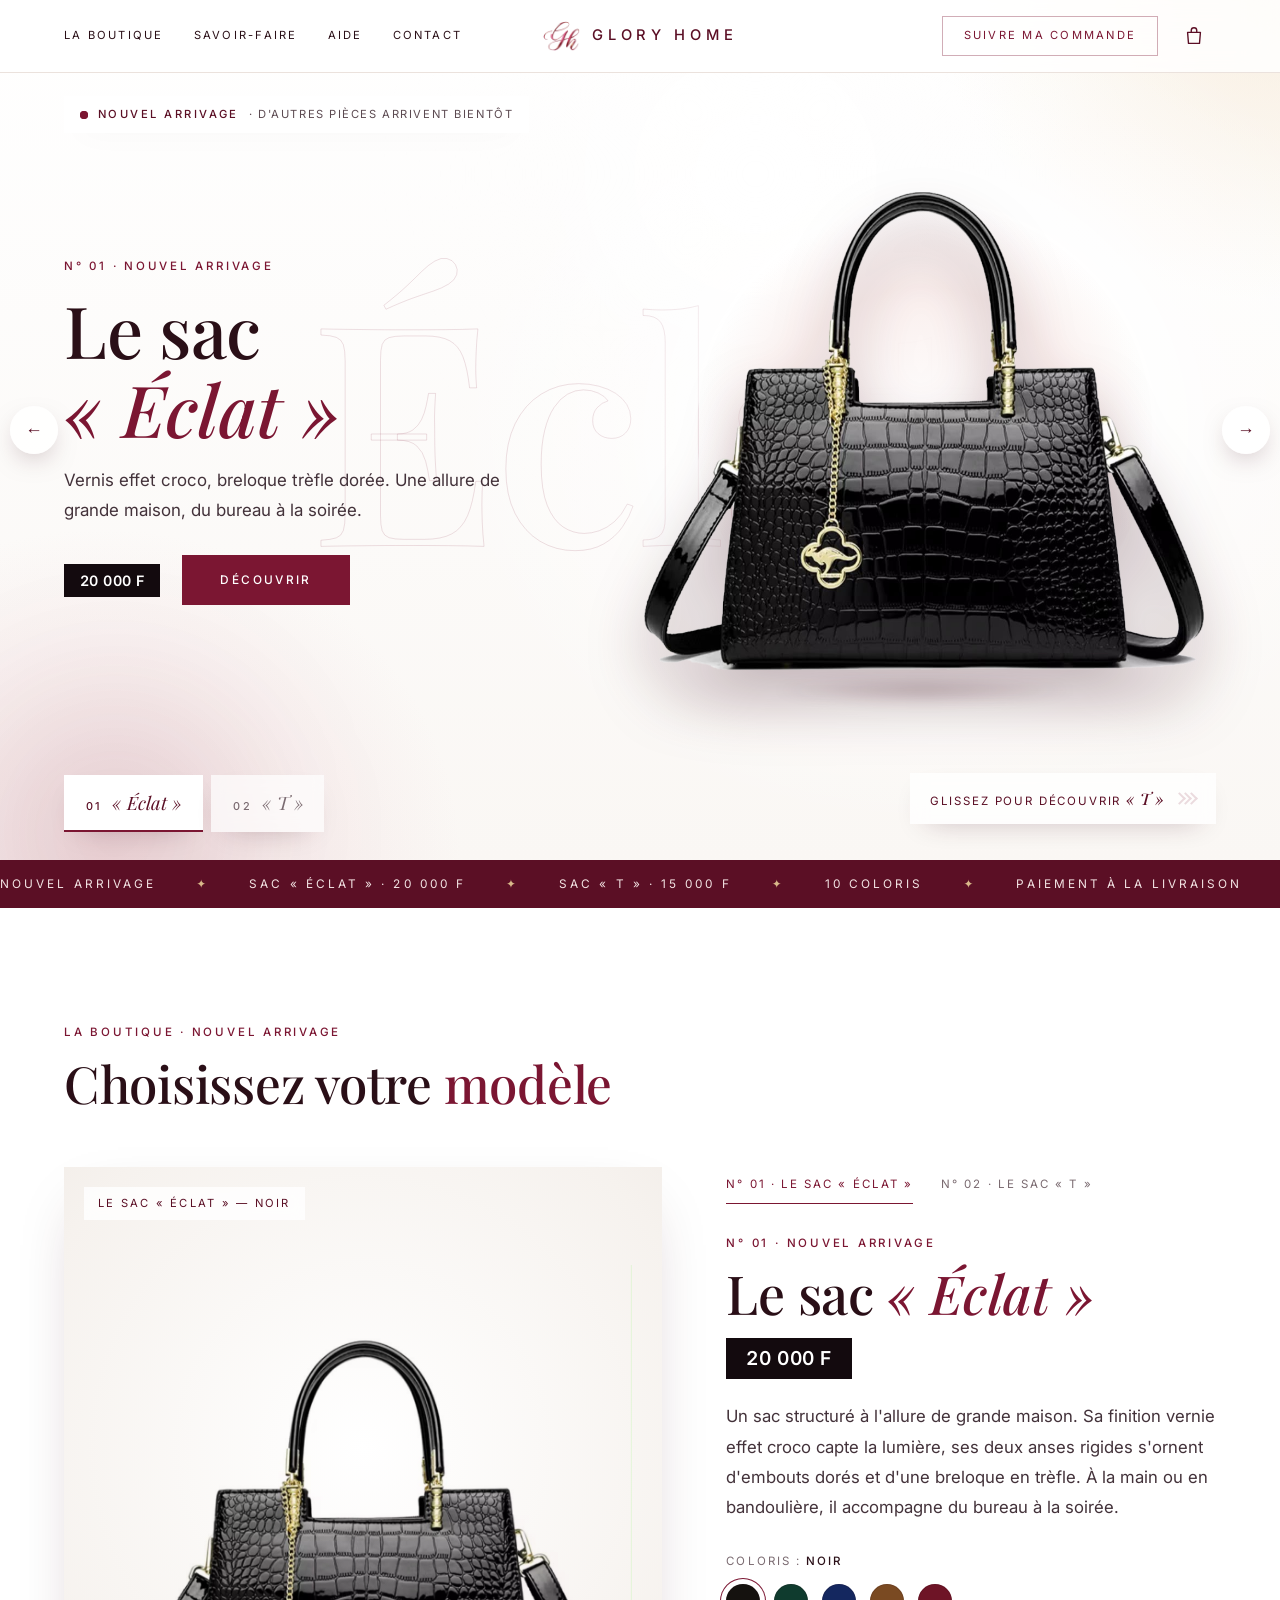
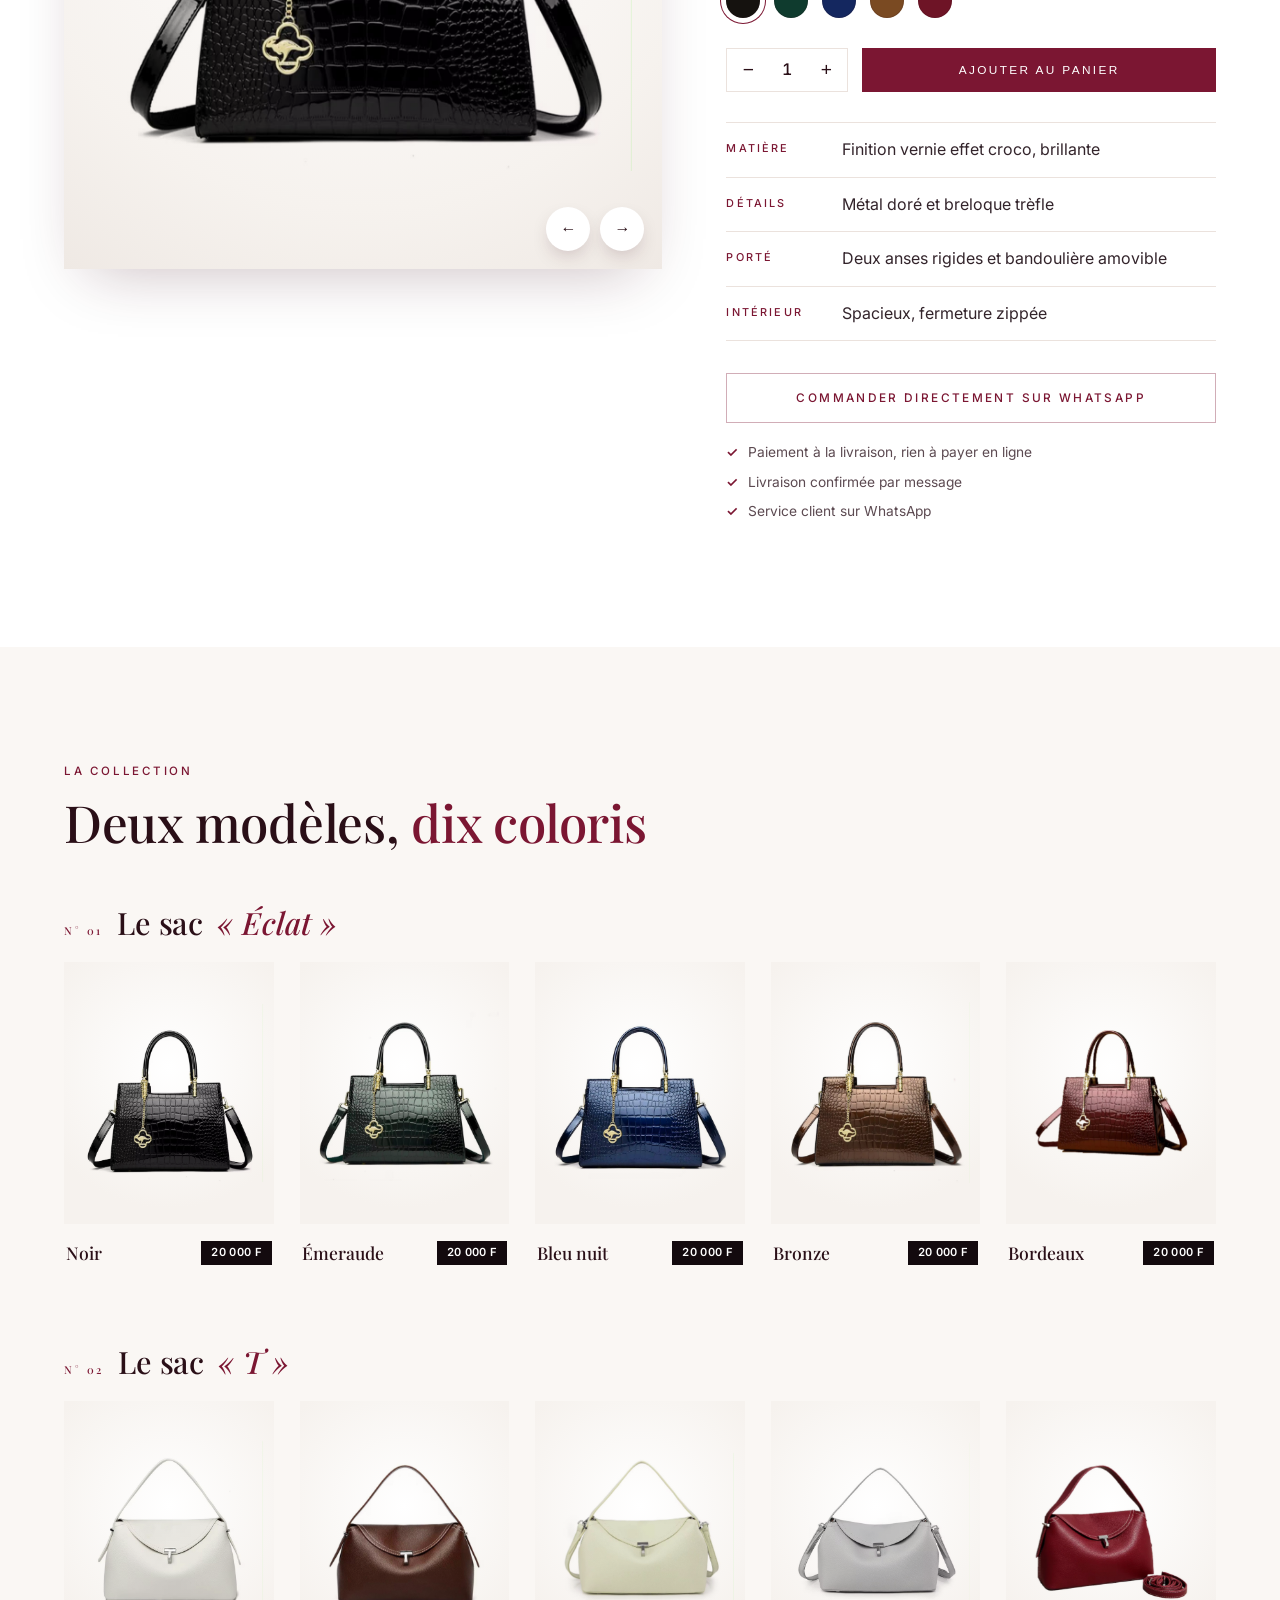
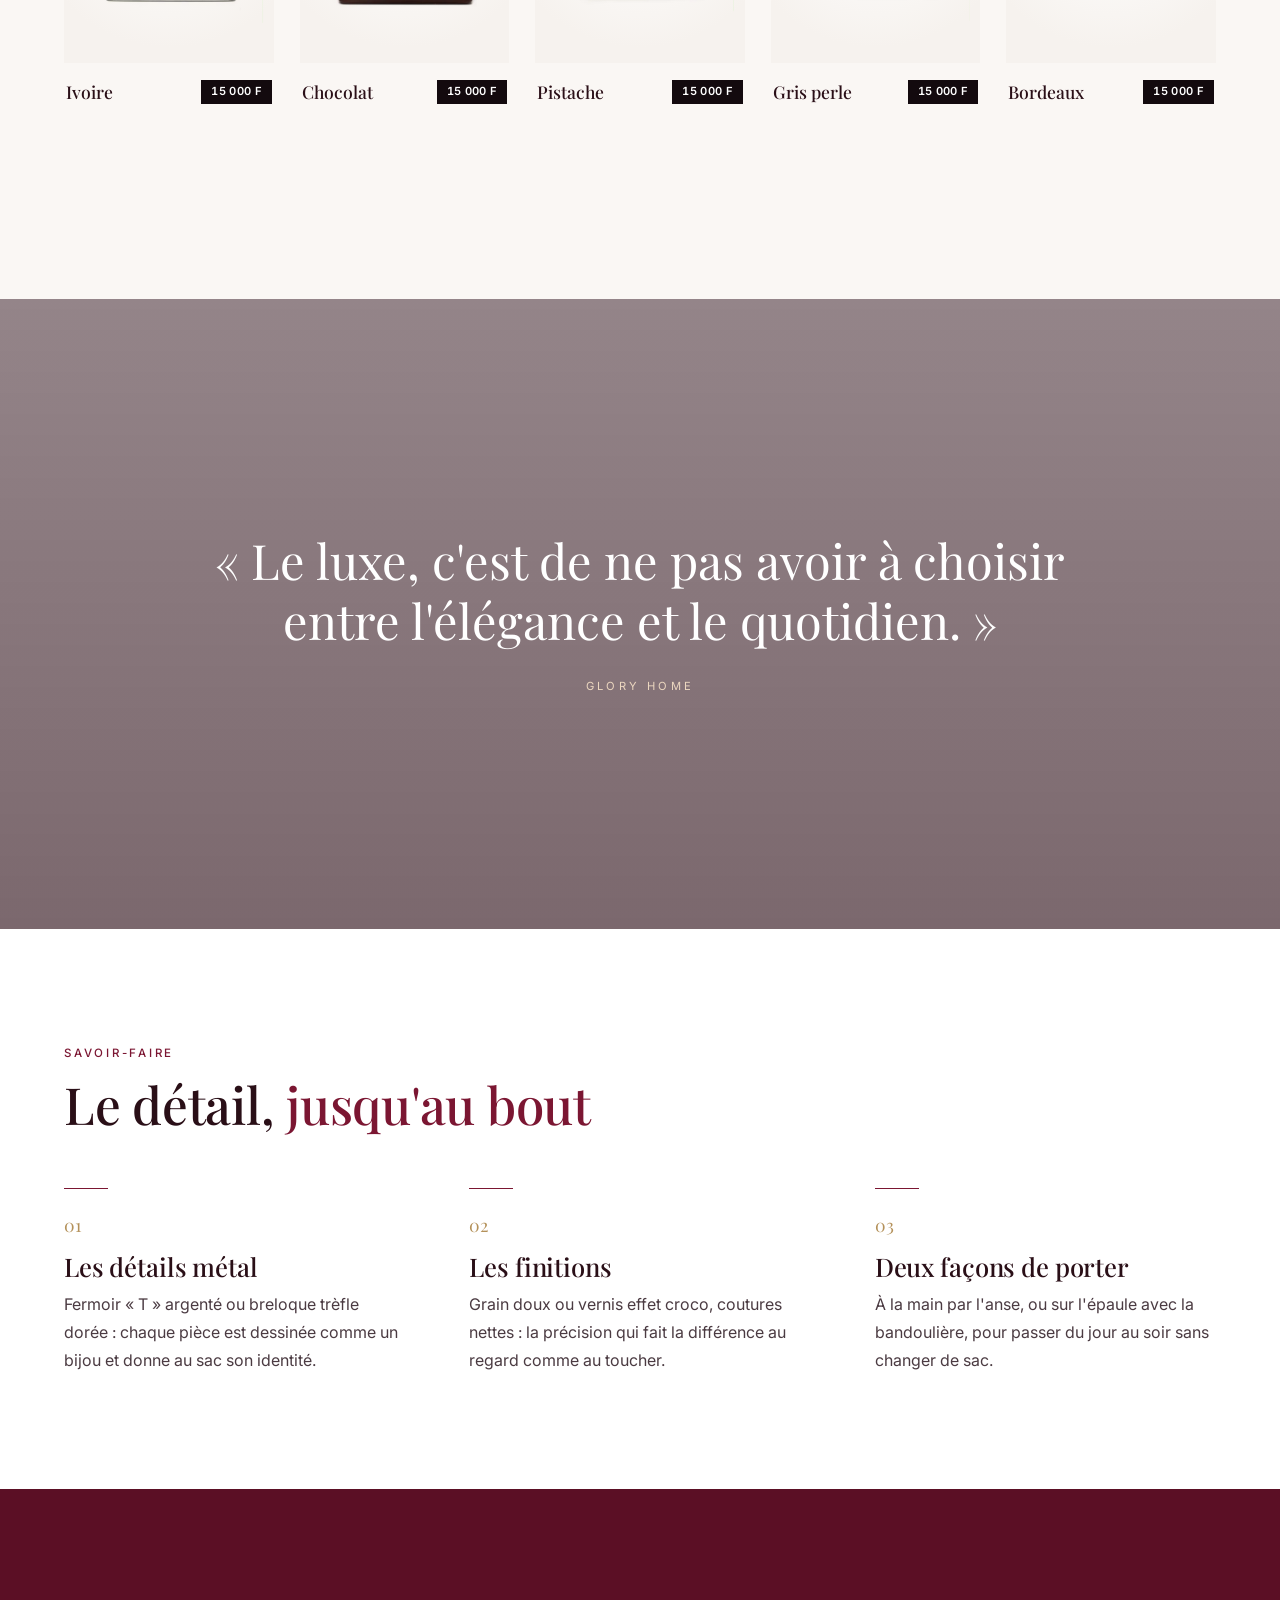
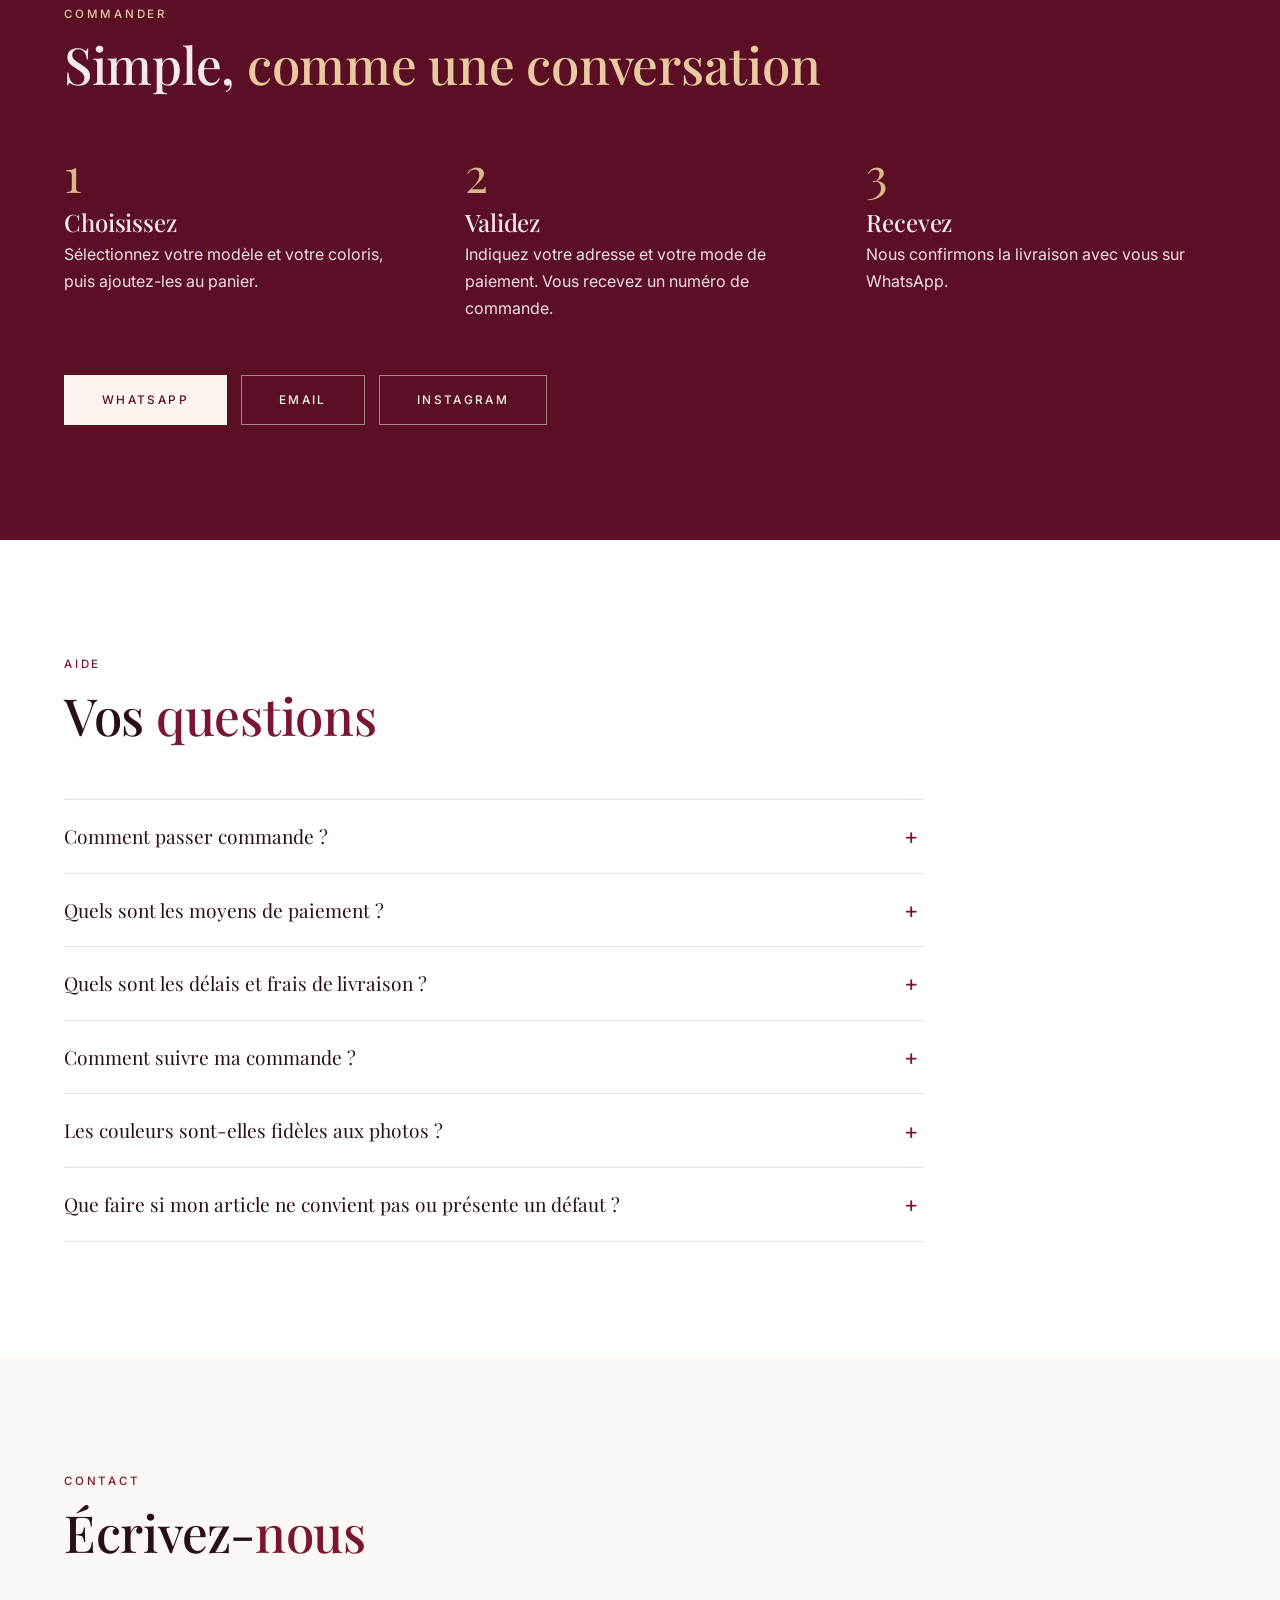
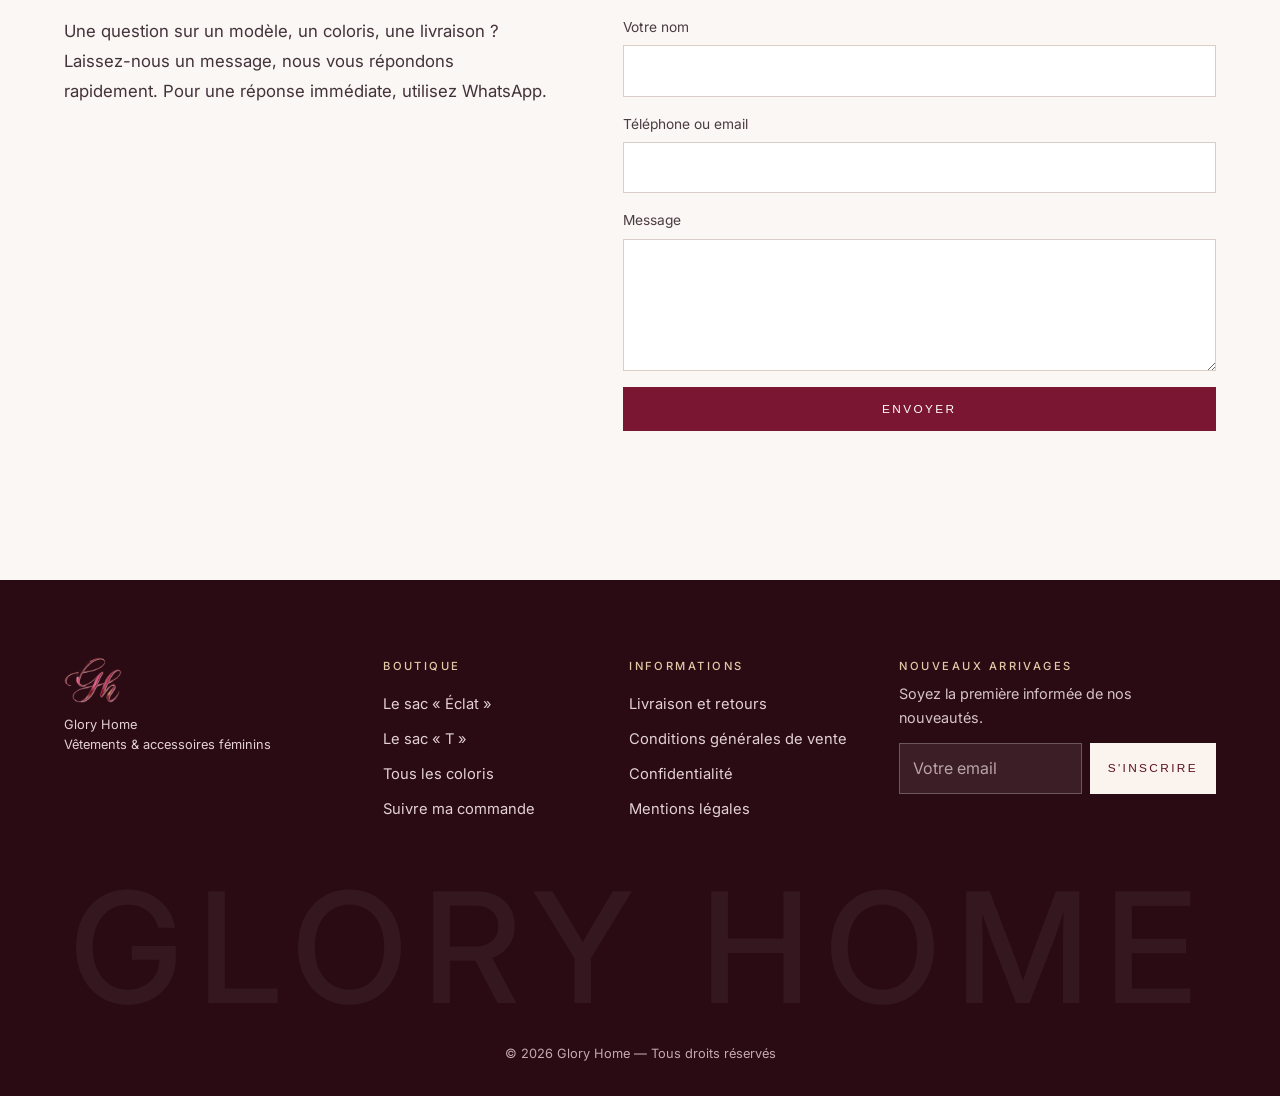
==== commit 9fc3fe6e: "Paiement à la livraison uniquement Retrait du Mobile Money (config, FAQ, pages légales, schéma SQL)." ====
--- a/index.html
+++ b/index.html
@@ -4,7 +4,7 @@
   <meta charset="utf-8">
   <meta name="viewport" content="width=device-width, initial-scale=1">
   <title>Glory Home – Vêtements &amp; accessoires féminins</title>
-  <meta name="description" content="Glory Home : maison de mode féminine. Sacs « Éclat » (20 000 F) et « T » (15 000 F), 10 coloris. Commande en ligne, paiement à la livraison ou Mobile Money.">
+  <meta name="description" content="Glory Home : maison de mode féminine. Sacs « Éclat » (20 000 F) et « T » (15 000 F), 10 coloris. Commande en ligne, paiement à la livraison.">
   <meta name="theme-color" content="#faf7f4">
   <link rel="canonical" href="https://www.gloryhome.example/">
   <meta property="og:type" content="website">
@@ -145,7 +145,7 @@
 
           <a class="btn ghost btn-block" id="order" href="#" target="_blank" rel="noopener">Commander directement sur WhatsApp</a>
           <ul class="trust">
-            <li>Paiement à la livraison ou Mobile Money</li>
+            <li>Paiement à la livraison, rien à payer en ligne</li>
             <li>Livraison confirmée par message</li>
             <li>Service client sur WhatsApp</li>
           </ul>
@@ -210,7 +210,7 @@
       </header>
       <div class="faq-list reveal">
         <details><summary>Comment passer commande ?</summary><p>Ajoutez le sac et le coloris de votre choix au panier, puis validez avec votre adresse. Vous recevez un numéro de commande et pouvez nous l'envoyer sur WhatsApp pour confirmer la livraison. Vous pouvez aussi commander directement par message depuis chaque fiche produit.</p></details>
-        <details><summary>Quels sont les moyens de paiement ?</summary><p>Paiement à la livraison, ou Mobile Money (Wave, Orange Money…). Pour le Mobile Money, nous vous envoyons les instructions de paiement sur WhatsApp après votre commande.</p></details>
+        <details><summary>Quels sont les moyens de paiement ?</summary><p>Le paiement se fait à la livraison, à la réception de votre commande. Rien n'est à payer en ligne.</p></details>
         <details><summary>Quels sont les délais et frais de livraison ?</summary><p>Ils dépendent de votre ville. Nous vous les confirmons par message avant l'expédition, pour que vous sachiez exactement ce que vous payez.</p></details>
         <details><summary>Comment suivre ma commande ?</summary><p>Rendez-vous sur la page <a href="suivi.html">Suivre ma commande</a> avec votre numéro de commande et le téléphone utilisé lors de l'achat.</p></details>
         <details><summary>Les couleurs sont-elles fidèles aux photos ?</summary><p>Nous photographions chaque coloris avec soin. De légères différences peuvent exister selon l'écran. En cas de doute, écrivez-nous : nous vous répondons rapidement.</p></details>
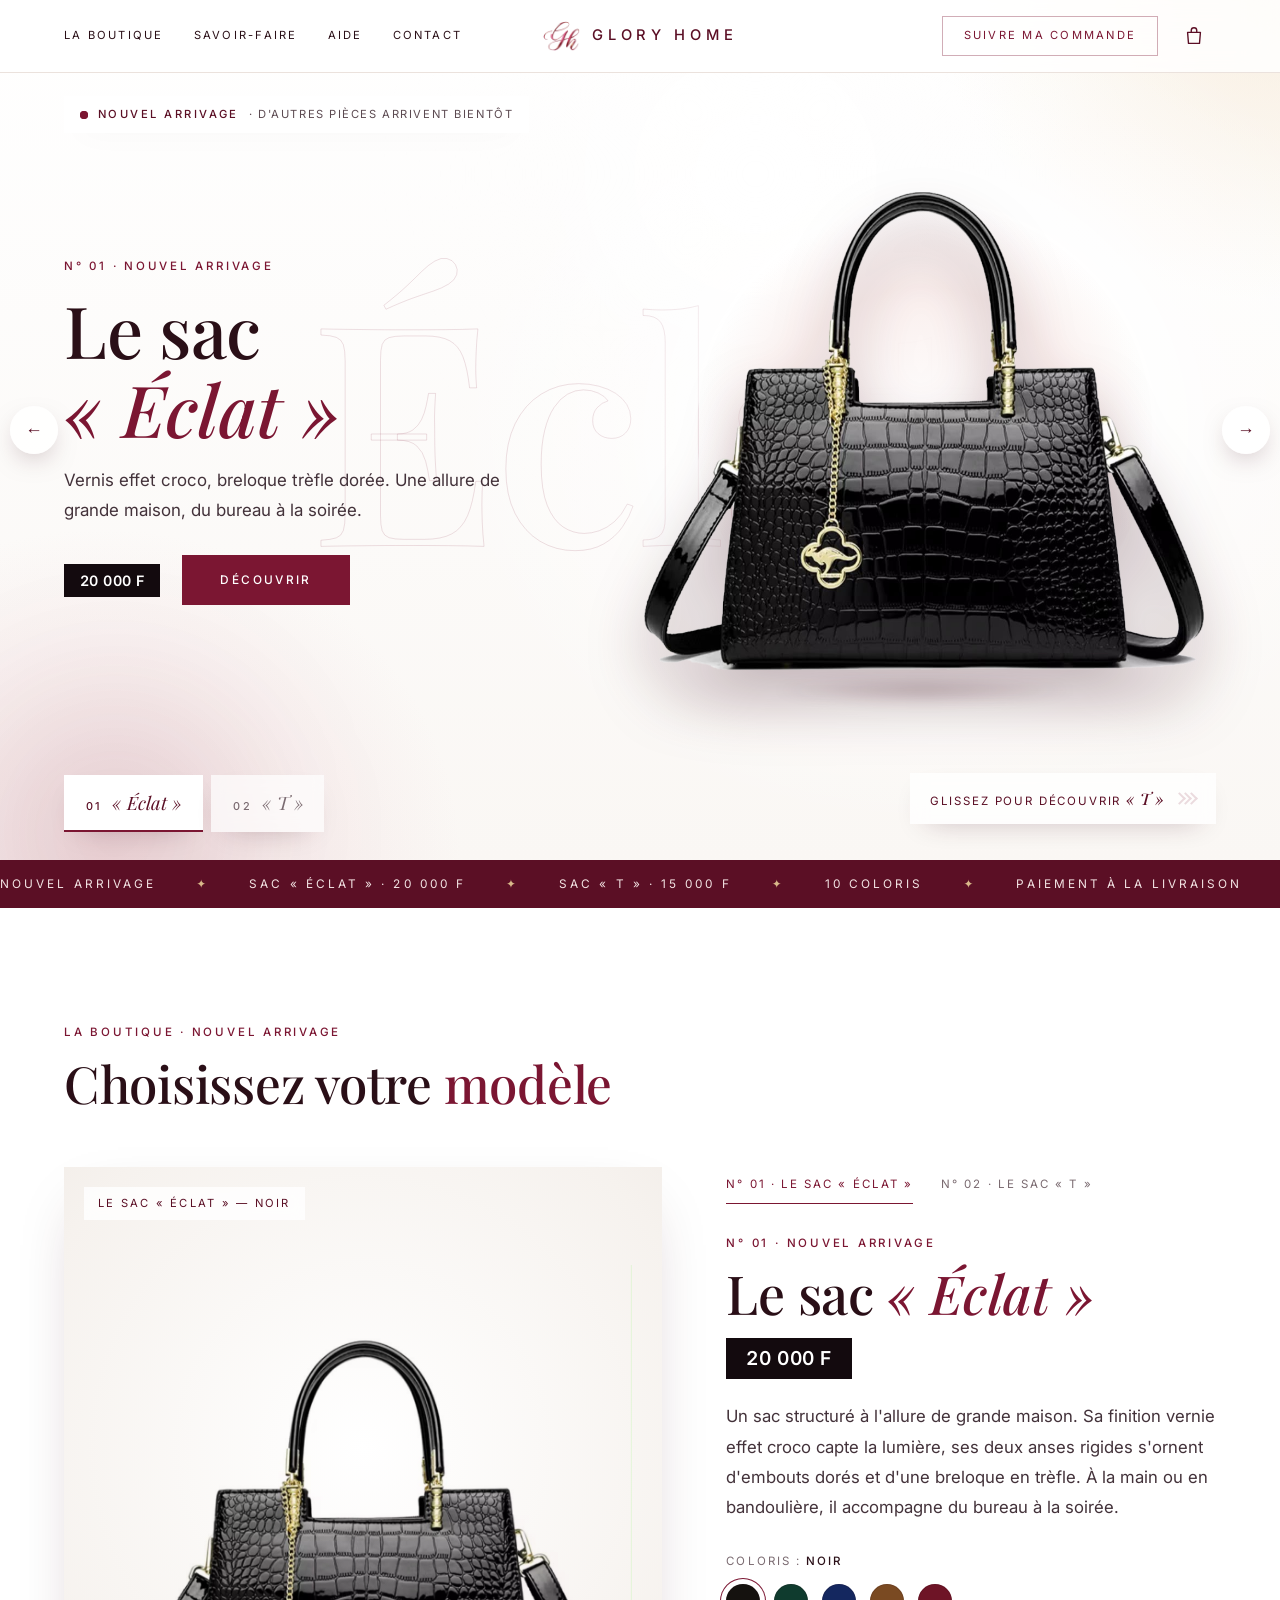
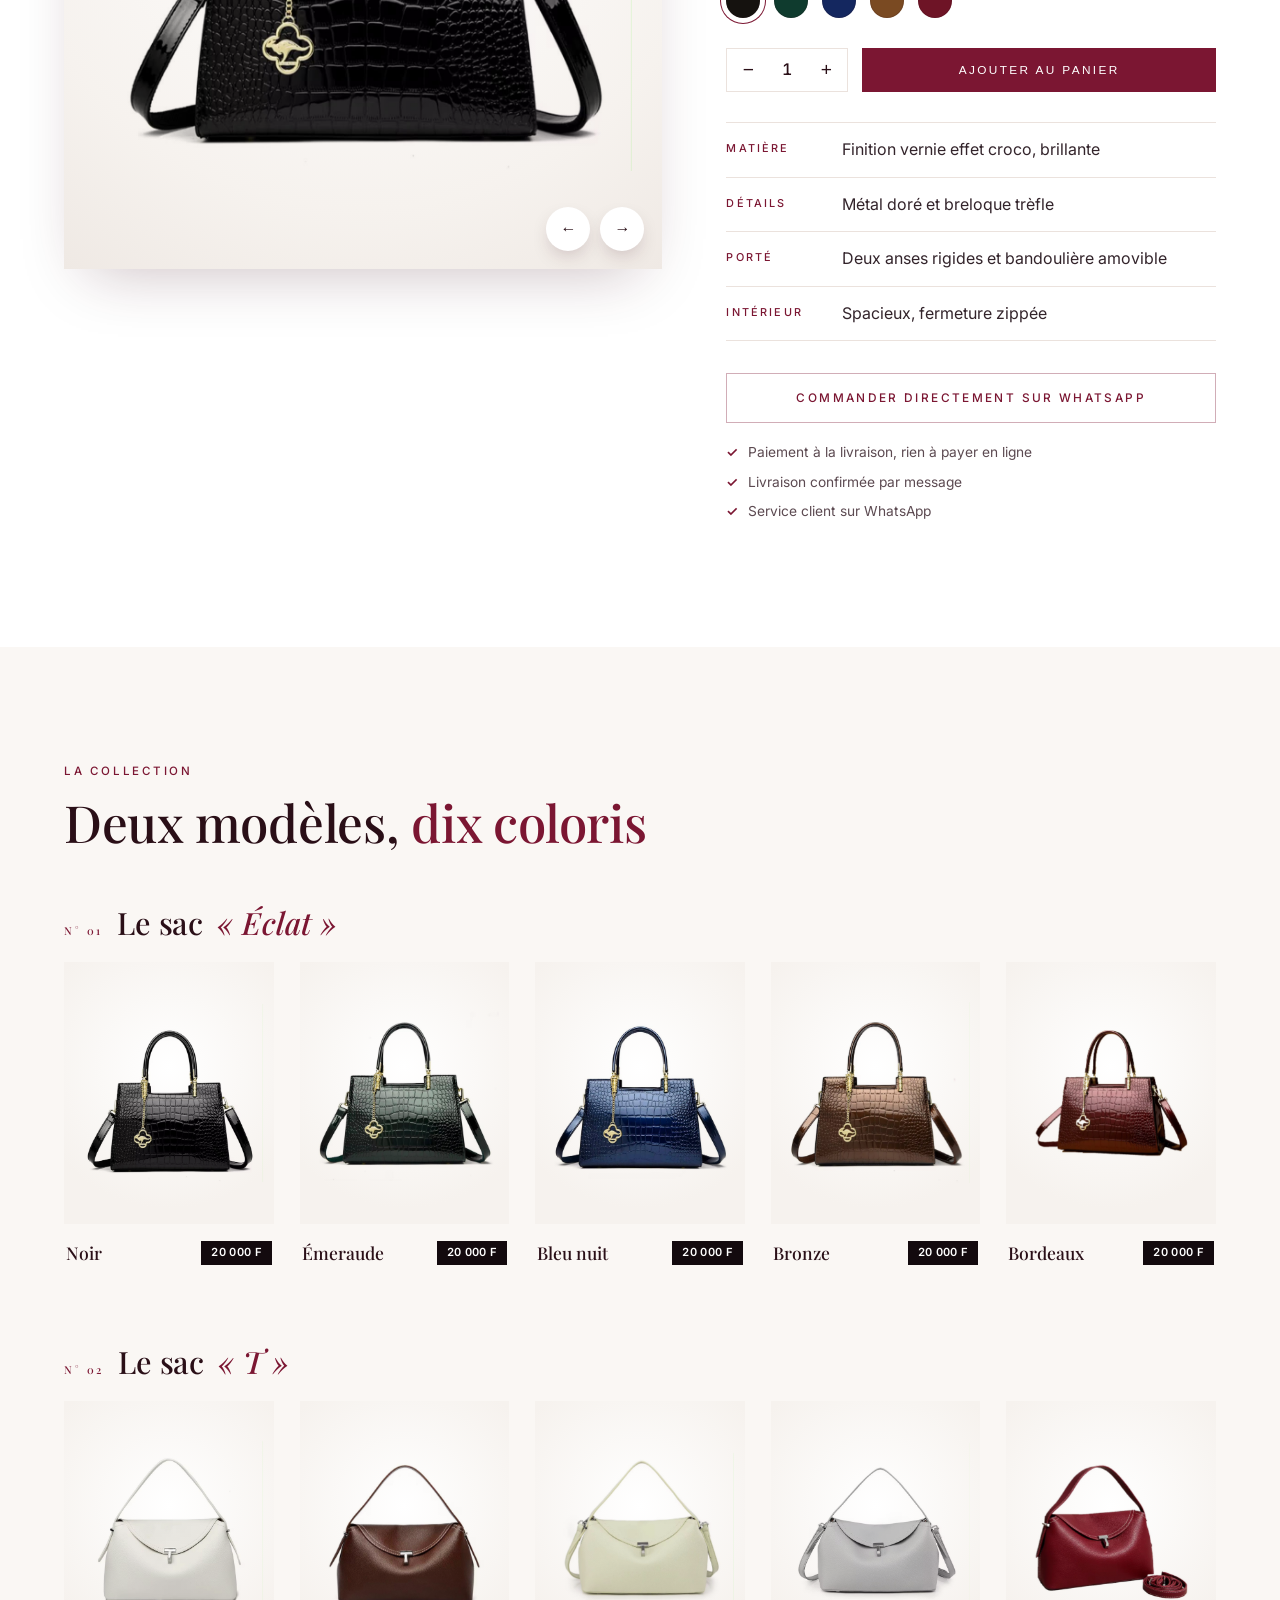
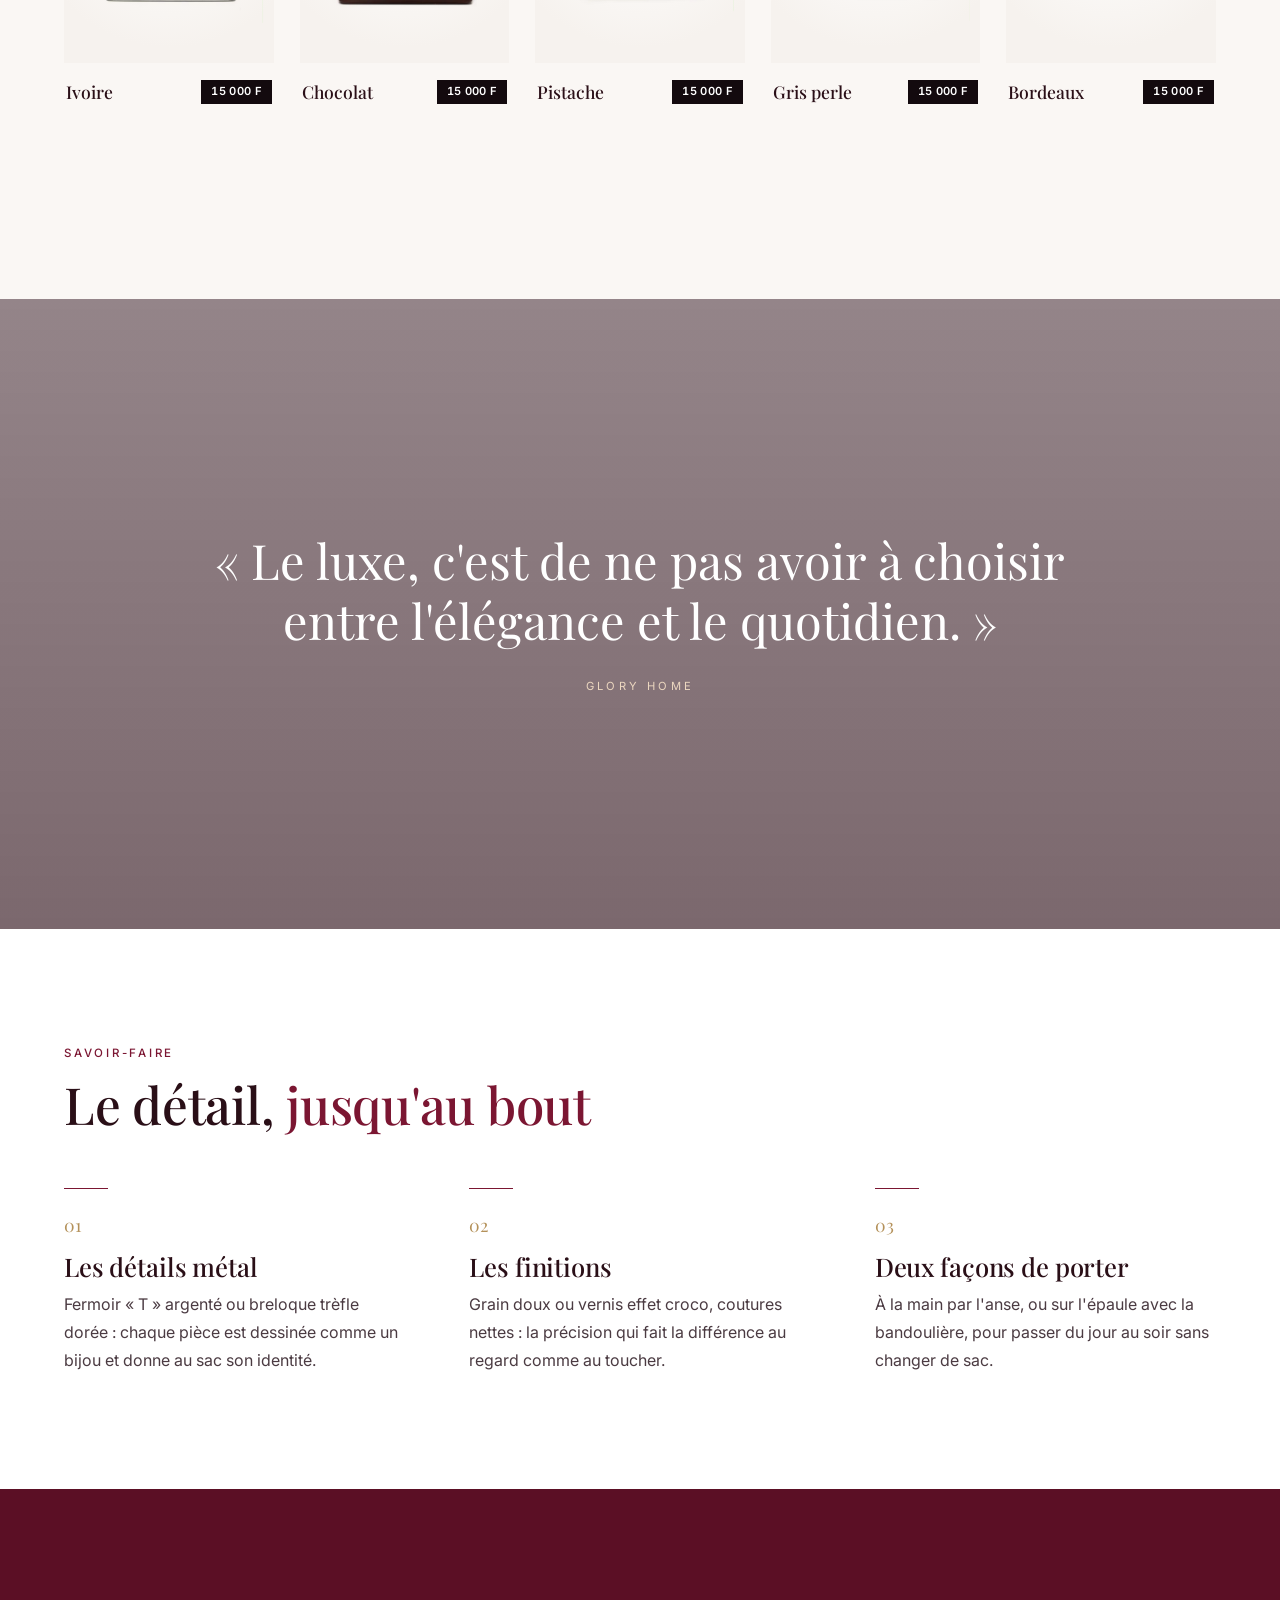
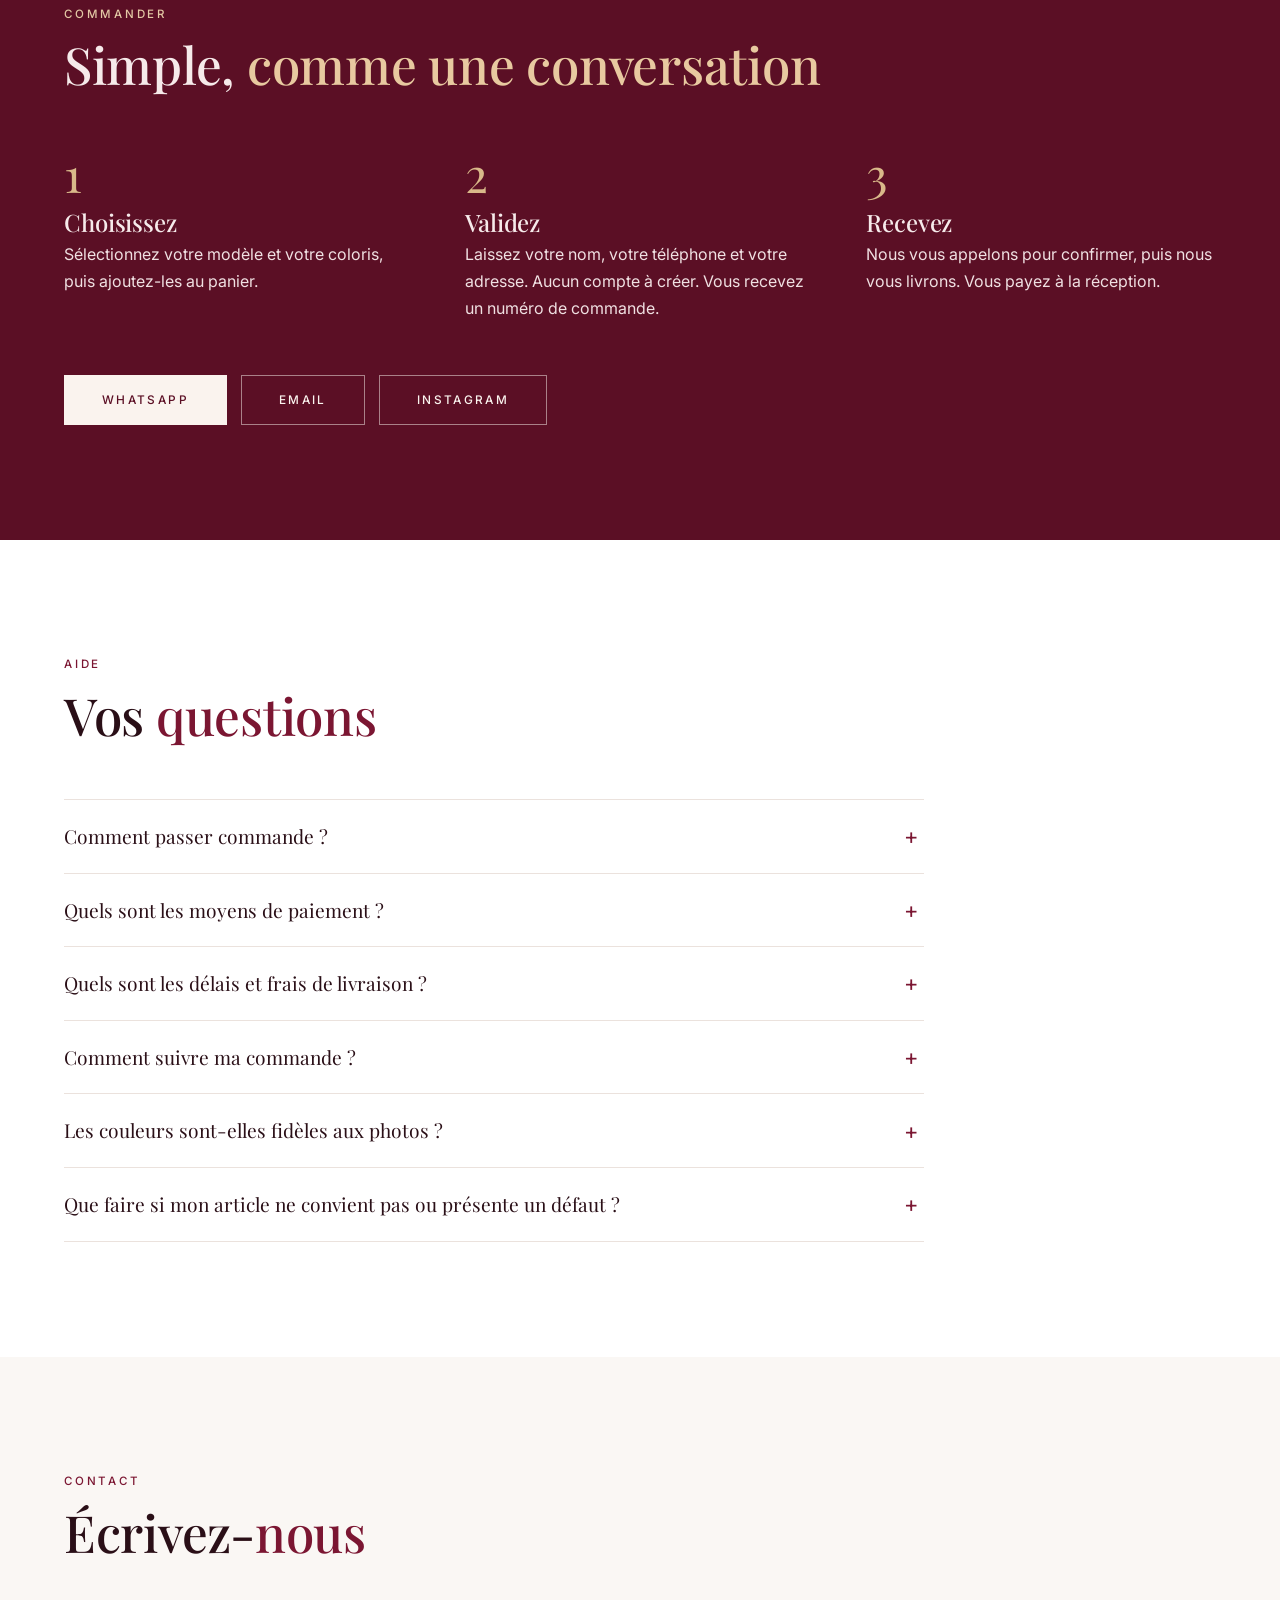
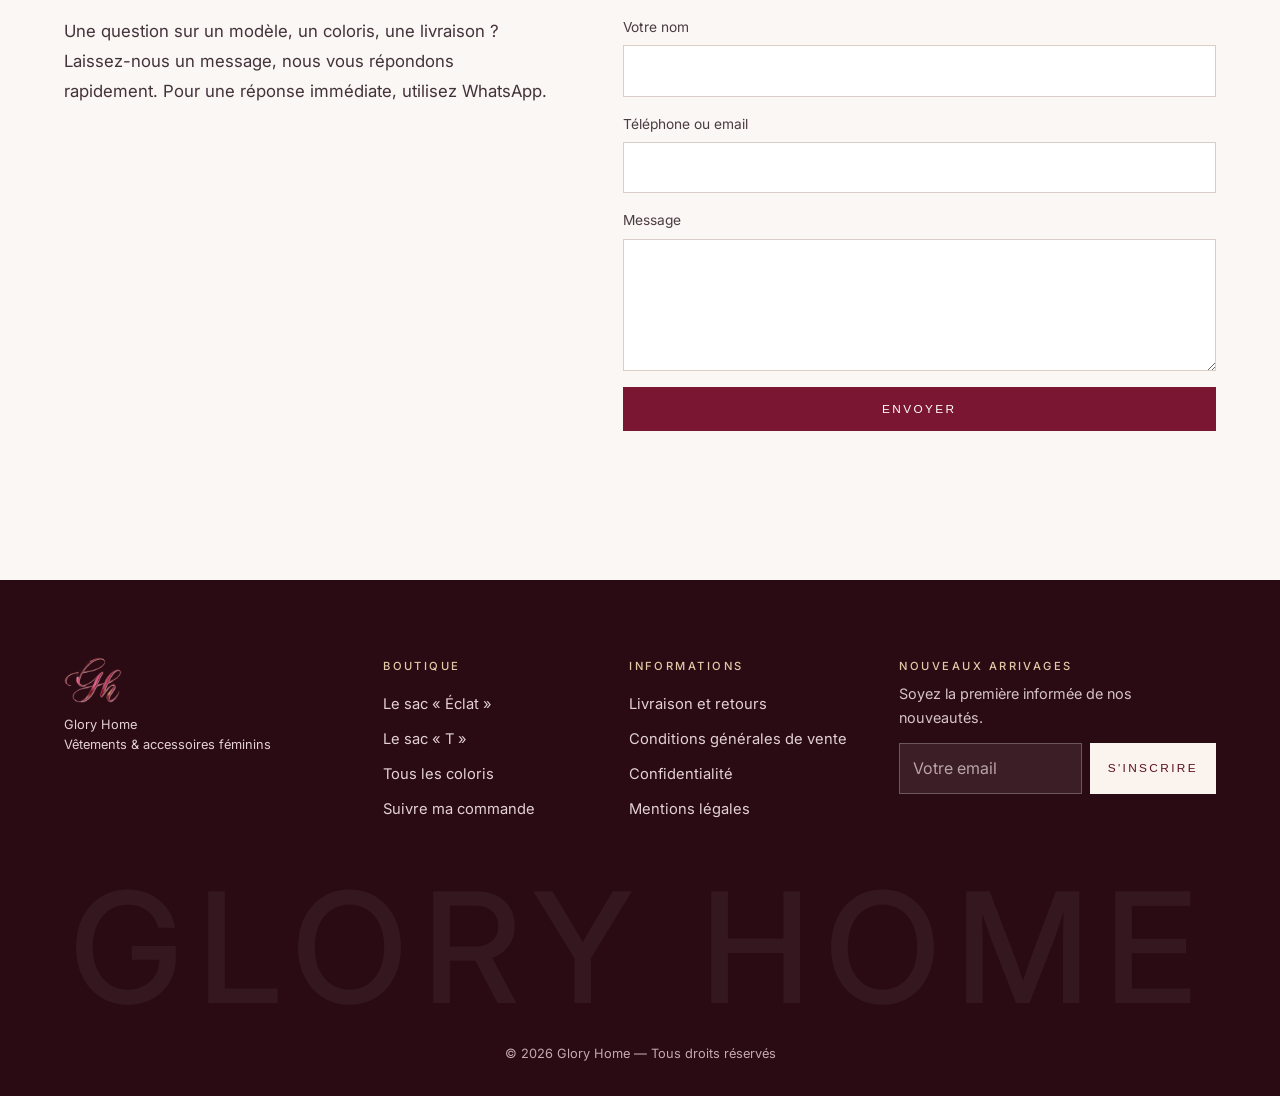
==== commit 327555c2: "Confirmation par téléphone, sans compte client Textes de commande et de livraison adaptés, bouton Ap" ====
--- a/index.html
+++ b/index.html
@@ -192,8 +192,8 @@
       </header>
       <ol class="steps">
         <li class="reveal"><span>1</span><h3>Choisissez</h3><p>Sélectionnez votre modèle et votre coloris, puis ajoutez-les au panier.</p></li>
-        <li class="reveal d1"><span>2</span><h3>Validez</h3><p>Indiquez votre adresse et votre mode de paiement. Vous recevez un numéro de commande.</p></li>
-        <li class="reveal d2"><span>3</span><h3>Recevez</h3><p>Nous confirmons la livraison avec vous sur WhatsApp.</p></li>
+        <li class="reveal d1"><span>2</span><h3>Validez</h3><p>Laissez votre nom, votre téléphone et votre adresse. Aucun compte à créer. Vous recevez un numéro de commande.</p></li>
+        <li class="reveal d2"><span>3</span><h3>Recevez</h3><p>Nous vous appelons pour confirmer, puis nous vous livrons. Vous payez à la réception.</p></li>
       </ol>
       <div class="contact-links reveal">
         <a class="btn" id="wa" href="#" target="_blank" rel="noopener">WhatsApp</a>
@@ -209,7 +209,7 @@
         <h2>Vos <em>questions</em></h2>
       </header>
       <div class="faq-list reveal">
-        <details><summary>Comment passer commande ?</summary><p>Ajoutez le sac et le coloris de votre choix au panier, puis validez avec votre adresse. Vous recevez un numéro de commande et pouvez nous l'envoyer sur WhatsApp pour confirmer la livraison. Vous pouvez aussi commander directement par message depuis chaque fiche produit.</p></details>
+        <details><summary>Comment passer commande ?</summary><p>Ajoutez le sac et le coloris de votre choix au panier, puis laissez votre nom, votre téléphone et votre adresse. Aucun compte à créer. Nous vous appelons pour confirmer la commande avant la livraison. Vous pouvez aussi commander directement par message WhatsApp depuis chaque fiche produit.</p></details>
         <details><summary>Quels sont les moyens de paiement ?</summary><p>Le paiement se fait à la livraison, à la réception de votre commande. Rien n'est à payer en ligne.</p></details>
         <details><summary>Quels sont les délais et frais de livraison ?</summary><p>Ils dépendent de votre ville. Nous vous les confirmons par message avant l'expédition, pour que vous sachiez exactement ce que vous payez.</p></details>
         <details><summary>Comment suivre ma commande ?</summary><p>Rendez-vous sur la page <a href="suivi.html">Suivre ma commande</a> avec votre numéro de commande et le téléphone utilisé lors de l'achat.</p></details>
@@ -326,11 +326,11 @@
     <div class="done" id="done" hidden>
       <div class="tick" aria-hidden="true">✓</div>
       <h2>Commande enregistrée</h2>
-      <p>Merci ! Votre numéro de commande :</p>
+      <p>Merci ! Gardez votre numéro de commande :</p>
       <p class="num" id="doneNum"></p>
       <p>Total : <b id="doneTotal"></b></p>
-      <p class="done-help">Dernière étape : envoyez-nous votre commande sur WhatsApp pour que nous confirmions la livraison et le paiement avec vous.</p>
-      <a class="btn btn-block" id="doneWa" href="#" target="_blank" rel="noopener">Envoyer ma commande sur WhatsApp</a>
+      <p class="done-help">Nous vous appelons très bientôt pour confirmer votre commande avant la livraison. Vous payez à la réception. Pour aller plus vite, vous pouvez aussi nous écrire sur WhatsApp.</p>
+      <a class="btn ghost btn-block" id="doneWa" href="#" target="_blank" rel="noopener">Écrire aussi sur WhatsApp (facultatif)</a>
       <a class="btn ghost btn-block" id="doneTrack" href="suivi.html">Suivre ma commande</a>
       <button class="link-btn" id="doneClose" type="button">Fermer</button>
     </div>
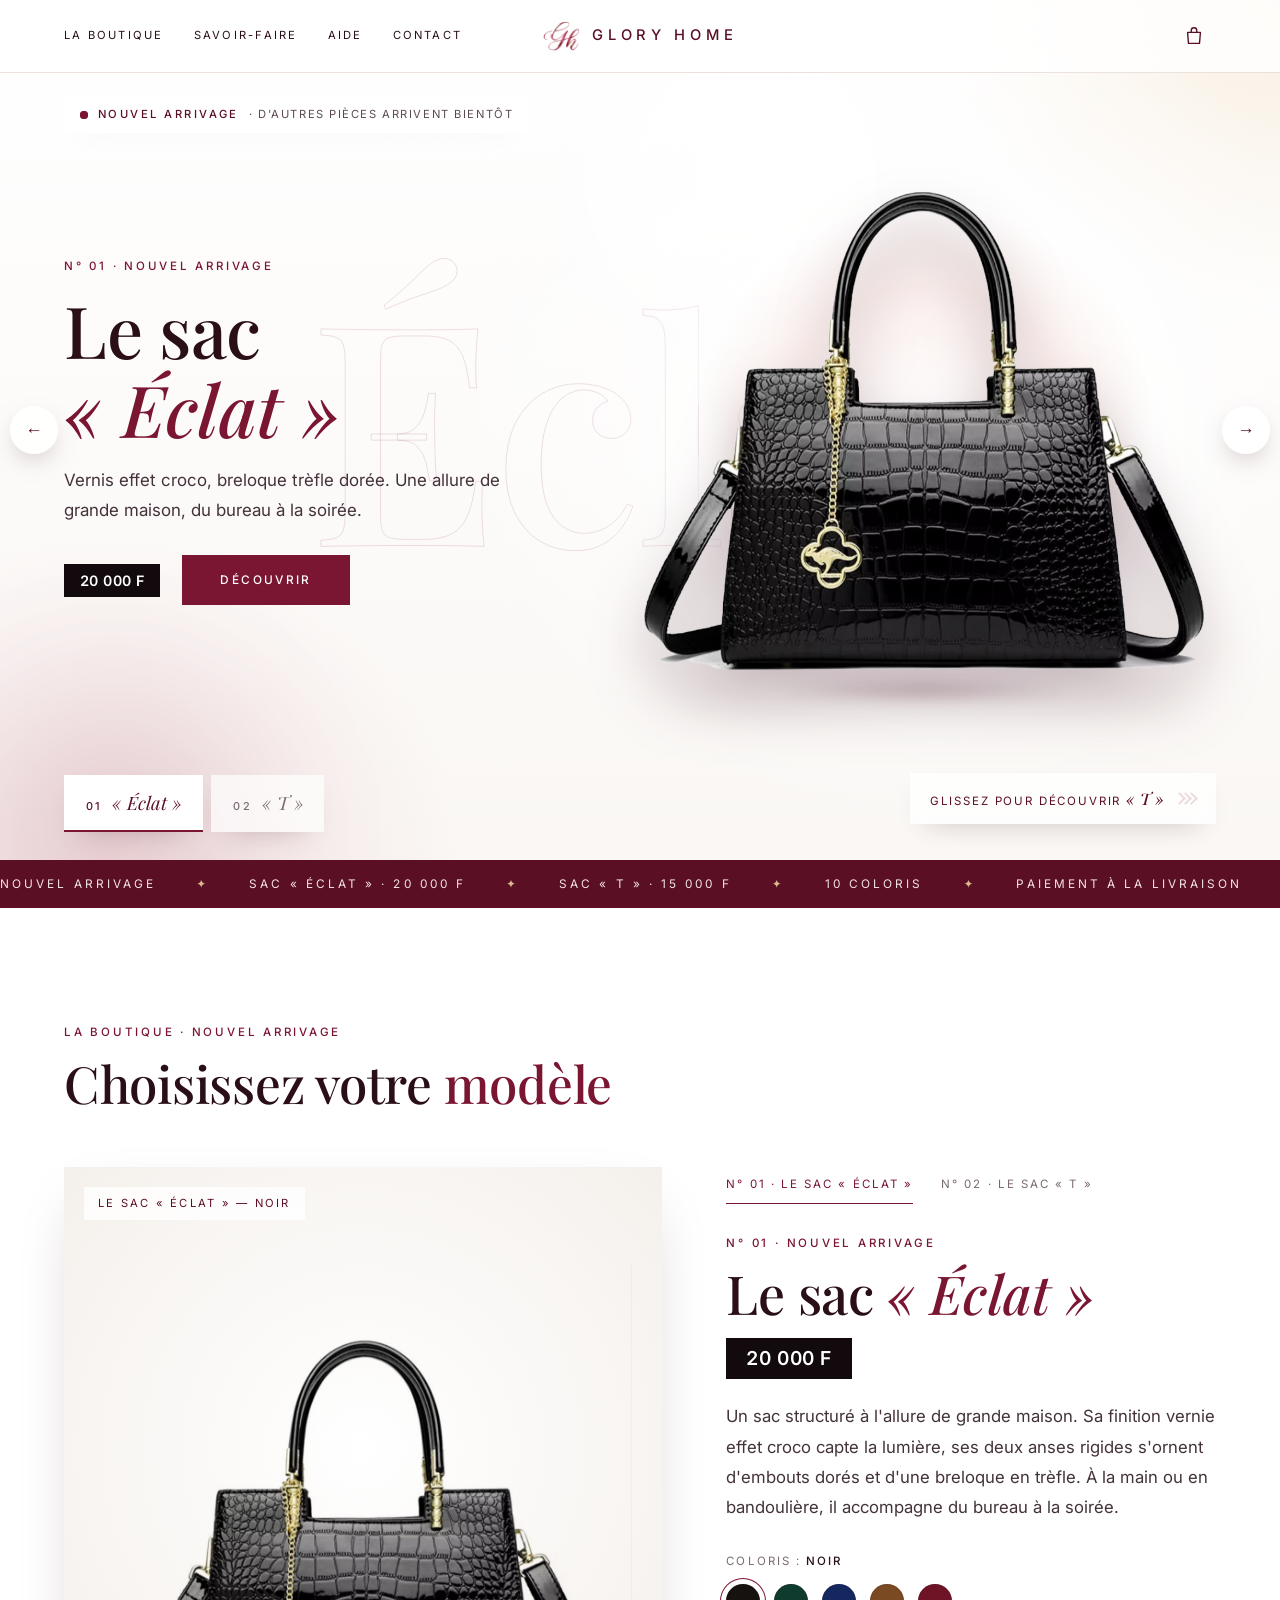
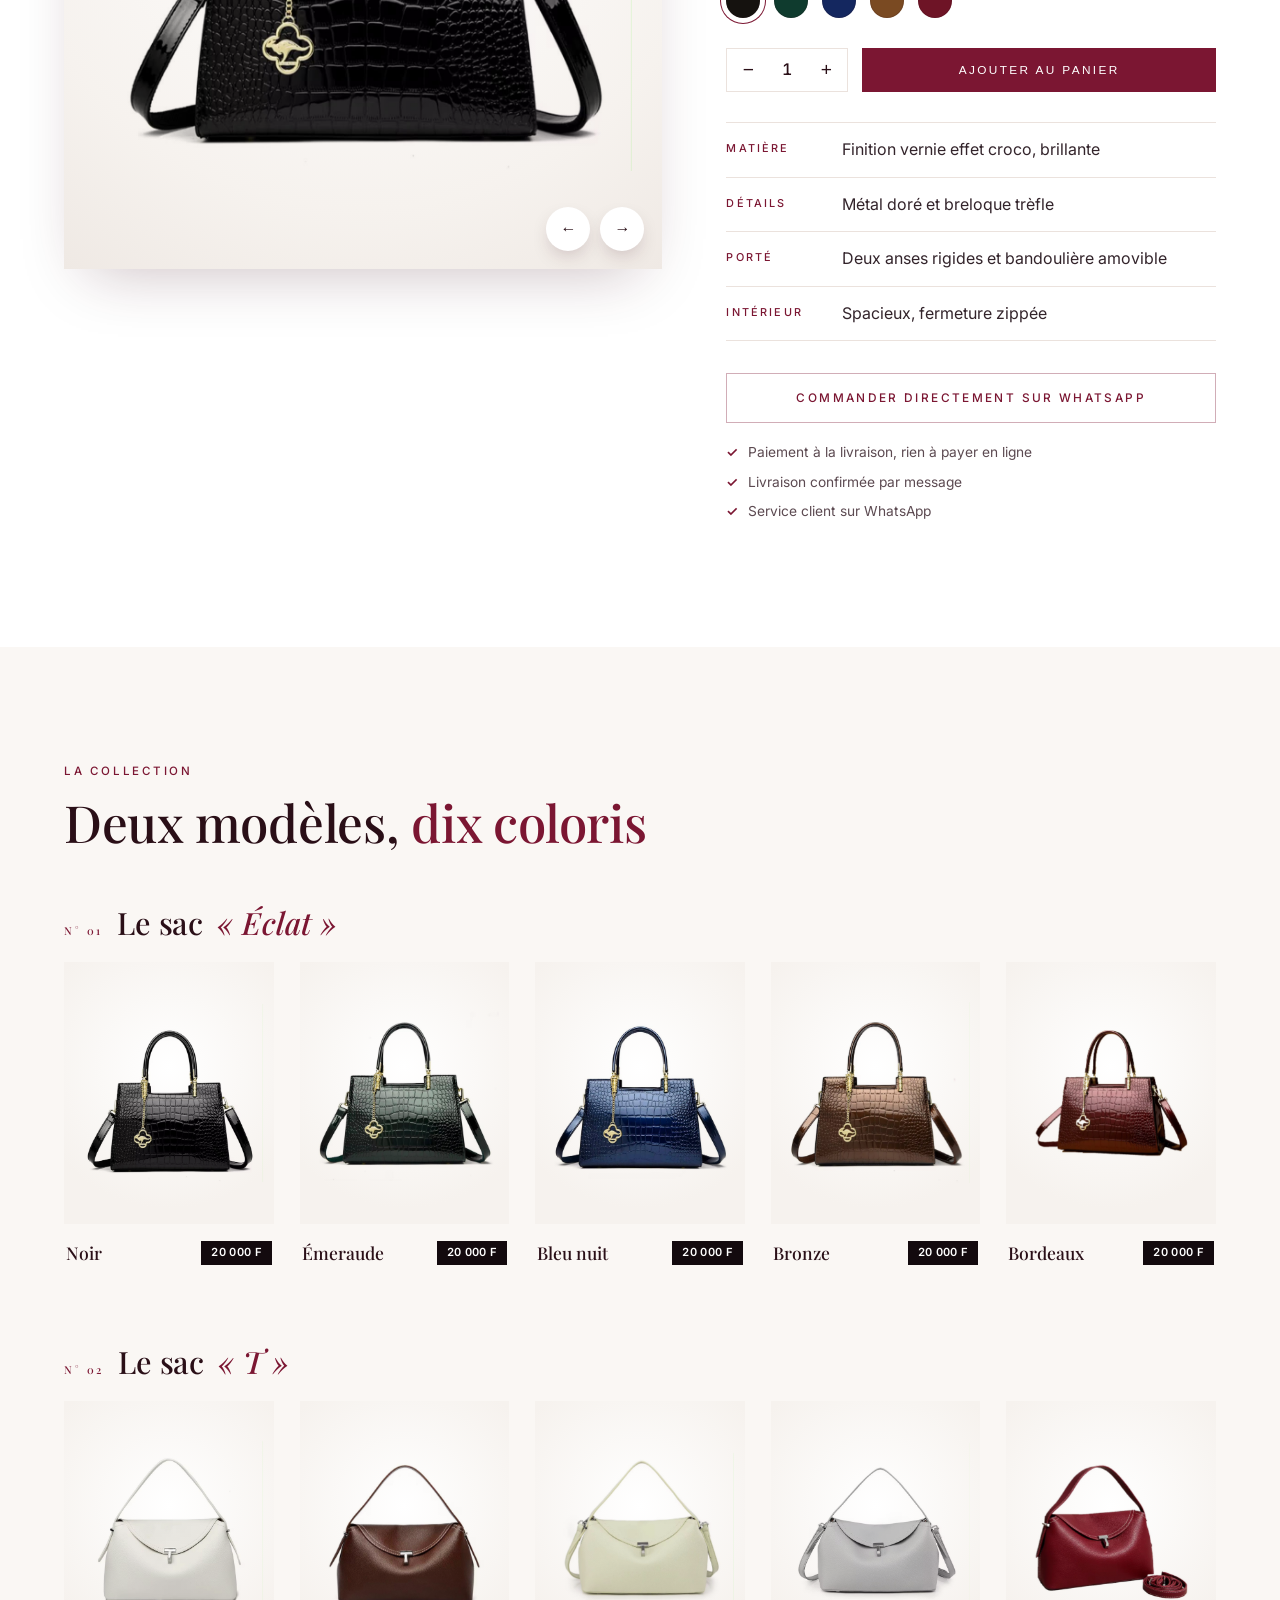
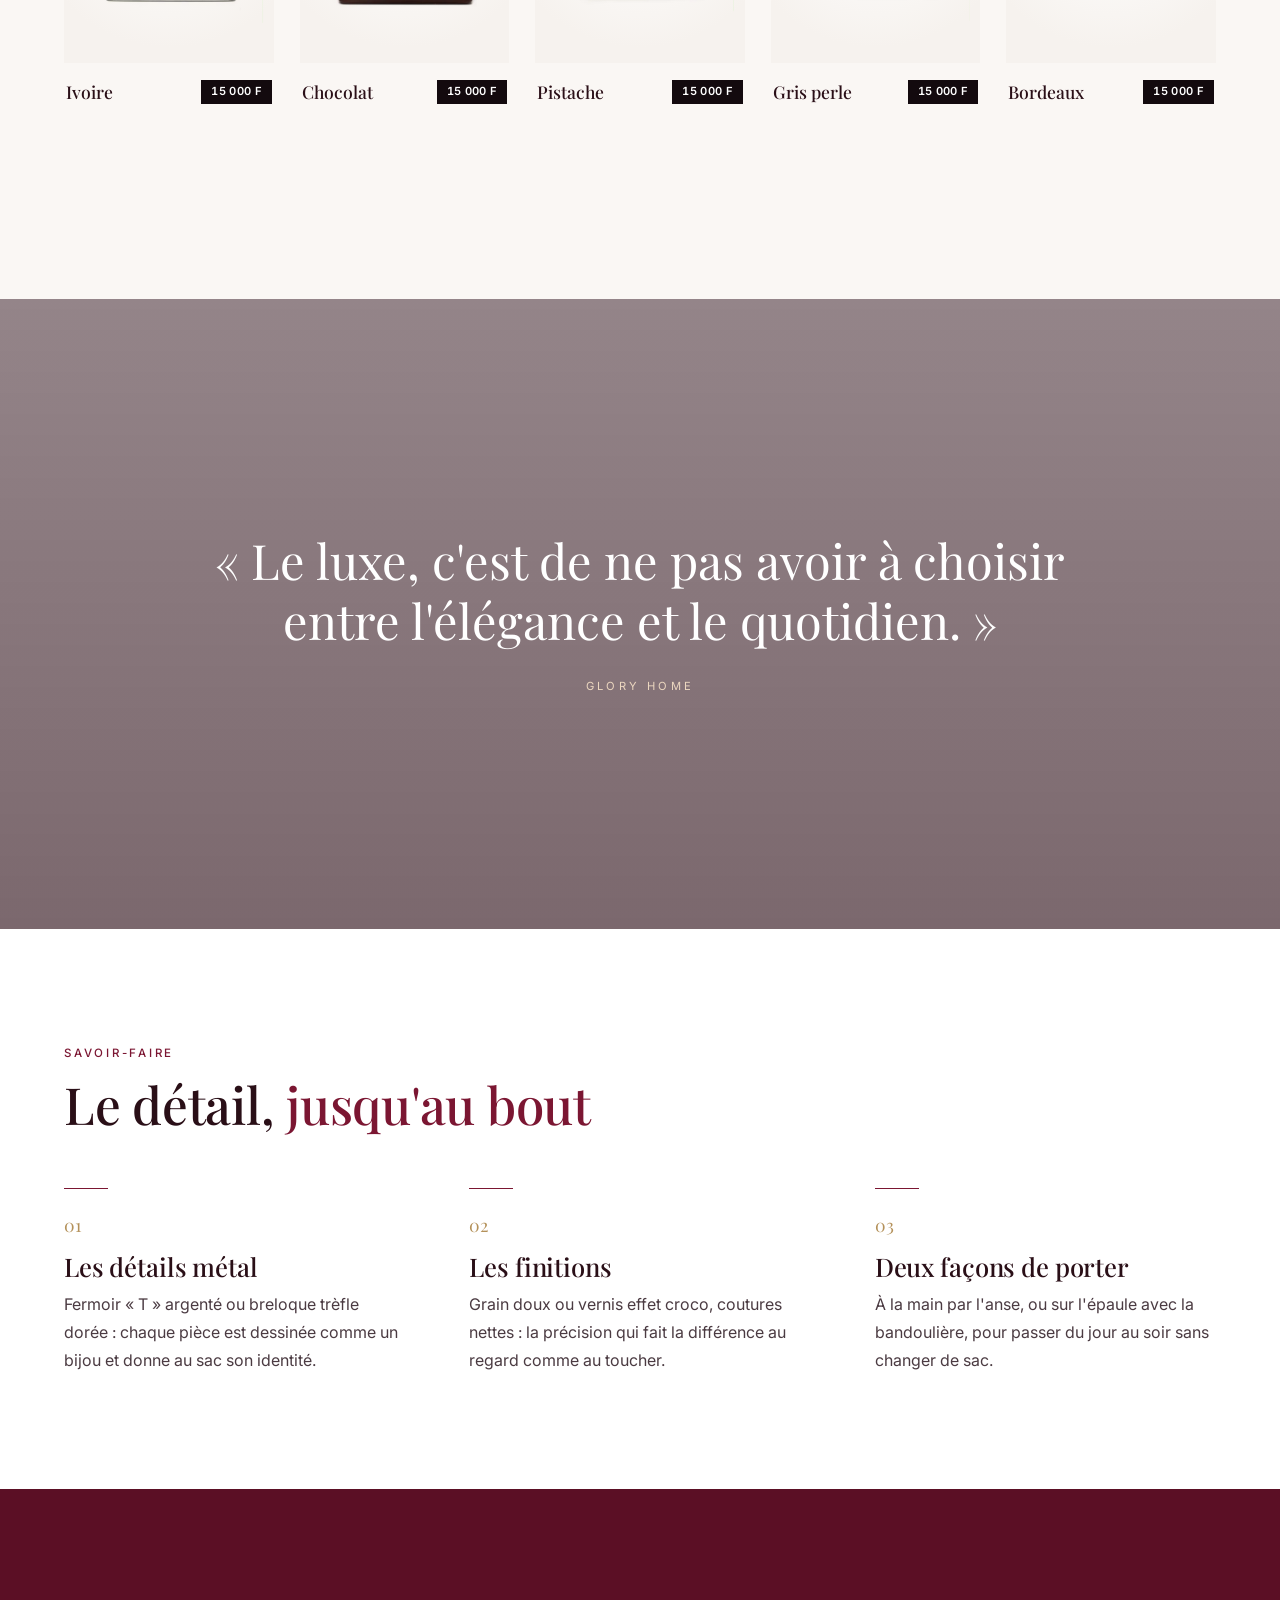
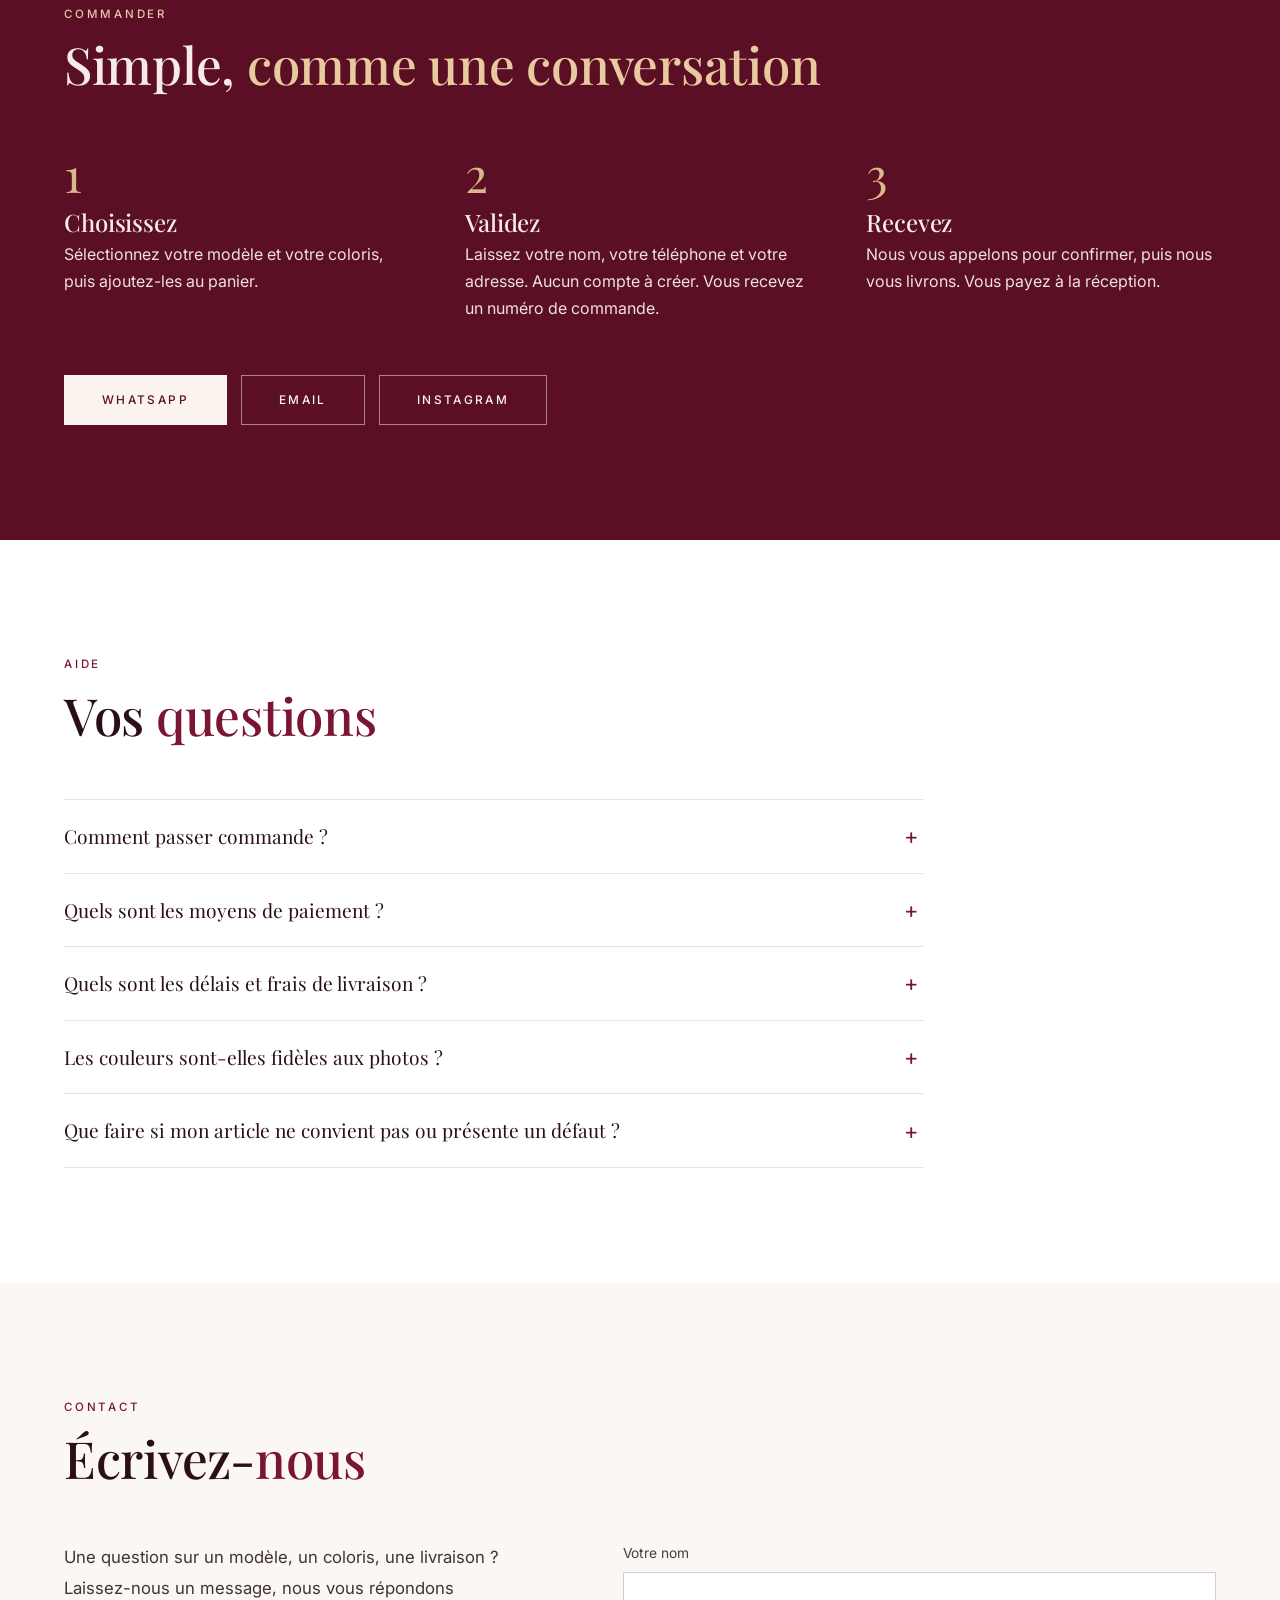
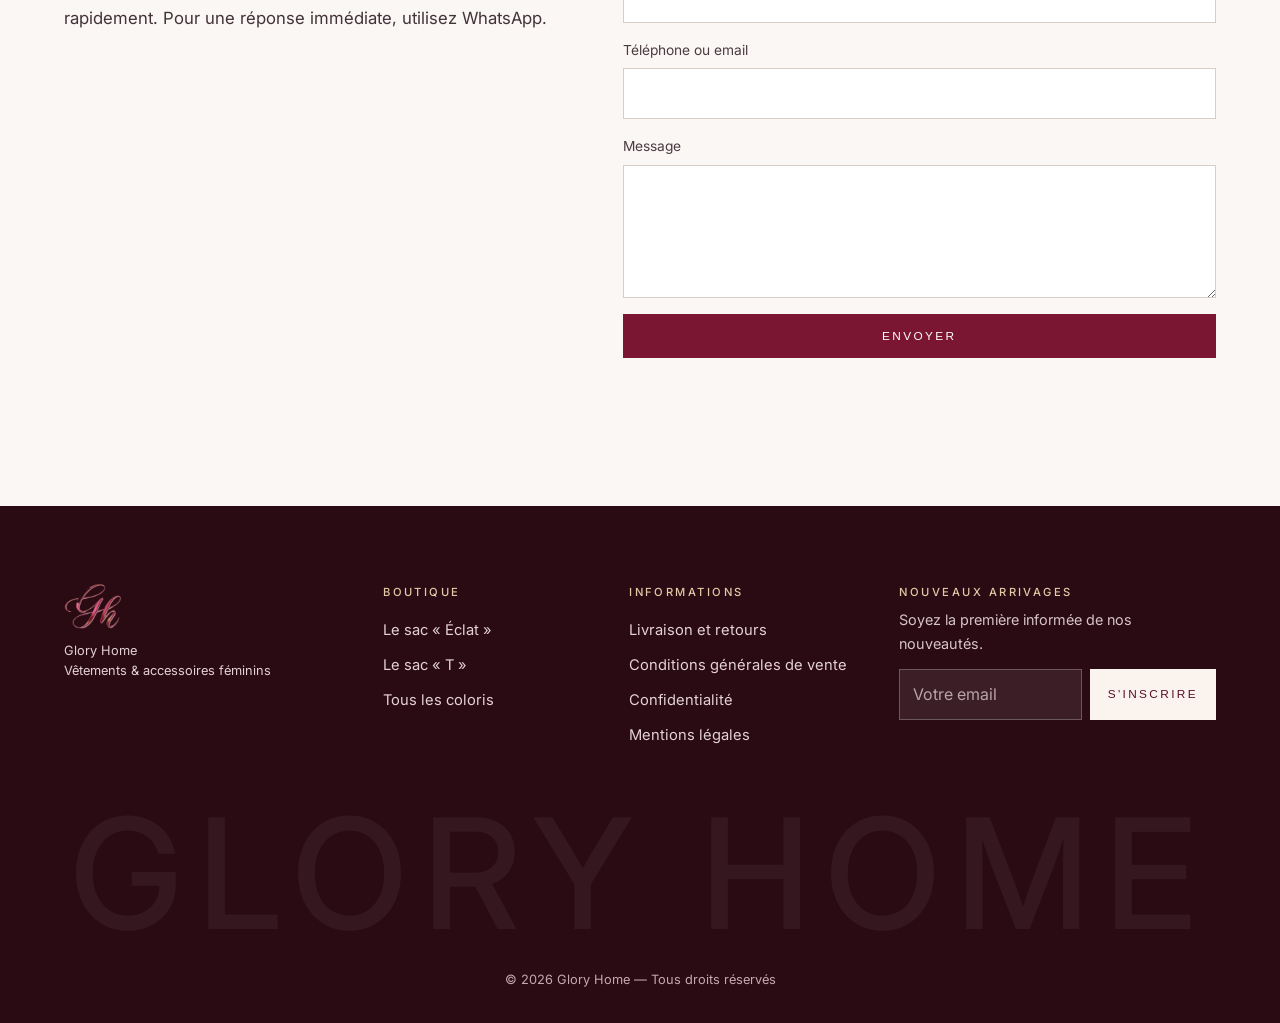
==== commit 862db698: "Retrait du suivi de commande Le client ne suit plus sa commande en ligne : confirmation par téléphon" ====
--- a/index.html
+++ b/index.html
@@ -40,7 +40,6 @@
     </nav>
     <a href="#top" class="brand" aria-label="Glory Home – accueil"><img src="images/logo-mark-160.png" alt=""><span>GLORY&nbsp;HOME</span></a>
     <div class="hr">
-      <a href="suivi.html" class="header-cta">Suivre ma commande</a>
       <button class="cart-btn" id="cartBtn" aria-label="Ouvrir le panier">
         <svg viewBox="0 0 24 24" width="22" height="22" fill="none" stroke="currentColor" stroke-width="1.5" stroke-linecap="round" stroke-linejoin="round" aria-hidden="true"><path d="M5 8h14l-1 12H6L5 8Z"/><path d="M9 8V6a3 3 0 0 1 6 0v2"/></svg>
         <span class="cart-count" id="cartCount" hidden>0</span>
@@ -212,7 +211,6 @@
         <details><summary>Comment passer commande ?</summary><p>Ajoutez le sac et le coloris de votre choix au panier, puis laissez votre nom, votre téléphone et votre adresse. Aucun compte à créer. Nous vous appelons pour confirmer la commande avant la livraison. Vous pouvez aussi commander directement par message WhatsApp depuis chaque fiche produit.</p></details>
         <details><summary>Quels sont les moyens de paiement ?</summary><p>Le paiement se fait à la livraison, à la réception de votre commande. Rien n'est à payer en ligne.</p></details>
         <details><summary>Quels sont les délais et frais de livraison ?</summary><p>Ils dépendent de votre ville. Nous vous les confirmons par message avant l'expédition, pour que vous sachiez exactement ce que vous payez.</p></details>
-        <details><summary>Comment suivre ma commande ?</summary><p>Rendez-vous sur la page <a href="suivi.html">Suivre ma commande</a> avec votre numéro de commande et le téléphone utilisé lors de l'achat.</p></details>
         <details><summary>Les couleurs sont-elles fidèles aux photos ?</summary><p>Nous photographions chaque coloris avec soin. De légères différences peuvent exister selon l'écran. En cas de doute, écrivez-nous : nous vous répondons rapidement.</p></details>
         <details><summary>Que faire si mon article ne convient pas ou présente un défaut ?</summary><p>Contactez-nous le plus tôt possible sur WhatsApp avec une photo : nous cherchons une solution avec vous. Les conditions complètes figurent dans les <a href="livraison-retours.html">conditions de livraison et de retour</a>.</p></details>
       </div>
@@ -249,7 +247,6 @@
         <a href="#sac">Le sac « Éclat »</a>
         <a href="#sac">Le sac « T »</a>
         <a href="#coloris">Tous les coloris</a>
-        <a href="suivi.html">Suivre ma commande</a>
       </nav>
       <nav class="foot-col" aria-label="Informations">
         <h4>Informations</h4>
@@ -331,7 +328,6 @@
       <p>Total : <b id="doneTotal"></b></p>
       <p class="done-help">Nous vous appelons très bientôt pour confirmer votre commande avant la livraison. Vous payez à la réception. Pour aller plus vite, vous pouvez aussi nous écrire sur WhatsApp.</p>
       <a class="btn ghost btn-block" id="doneWa" href="#" target="_blank" rel="noopener">Écrire aussi sur WhatsApp (facultatif)</a>
-      <a class="btn ghost btn-block" id="doneTrack" href="suivi.html">Suivre ma commande</a>
       <button class="link-btn" id="doneClose" type="button">Fermer</button>
     </div>
   </dialog>
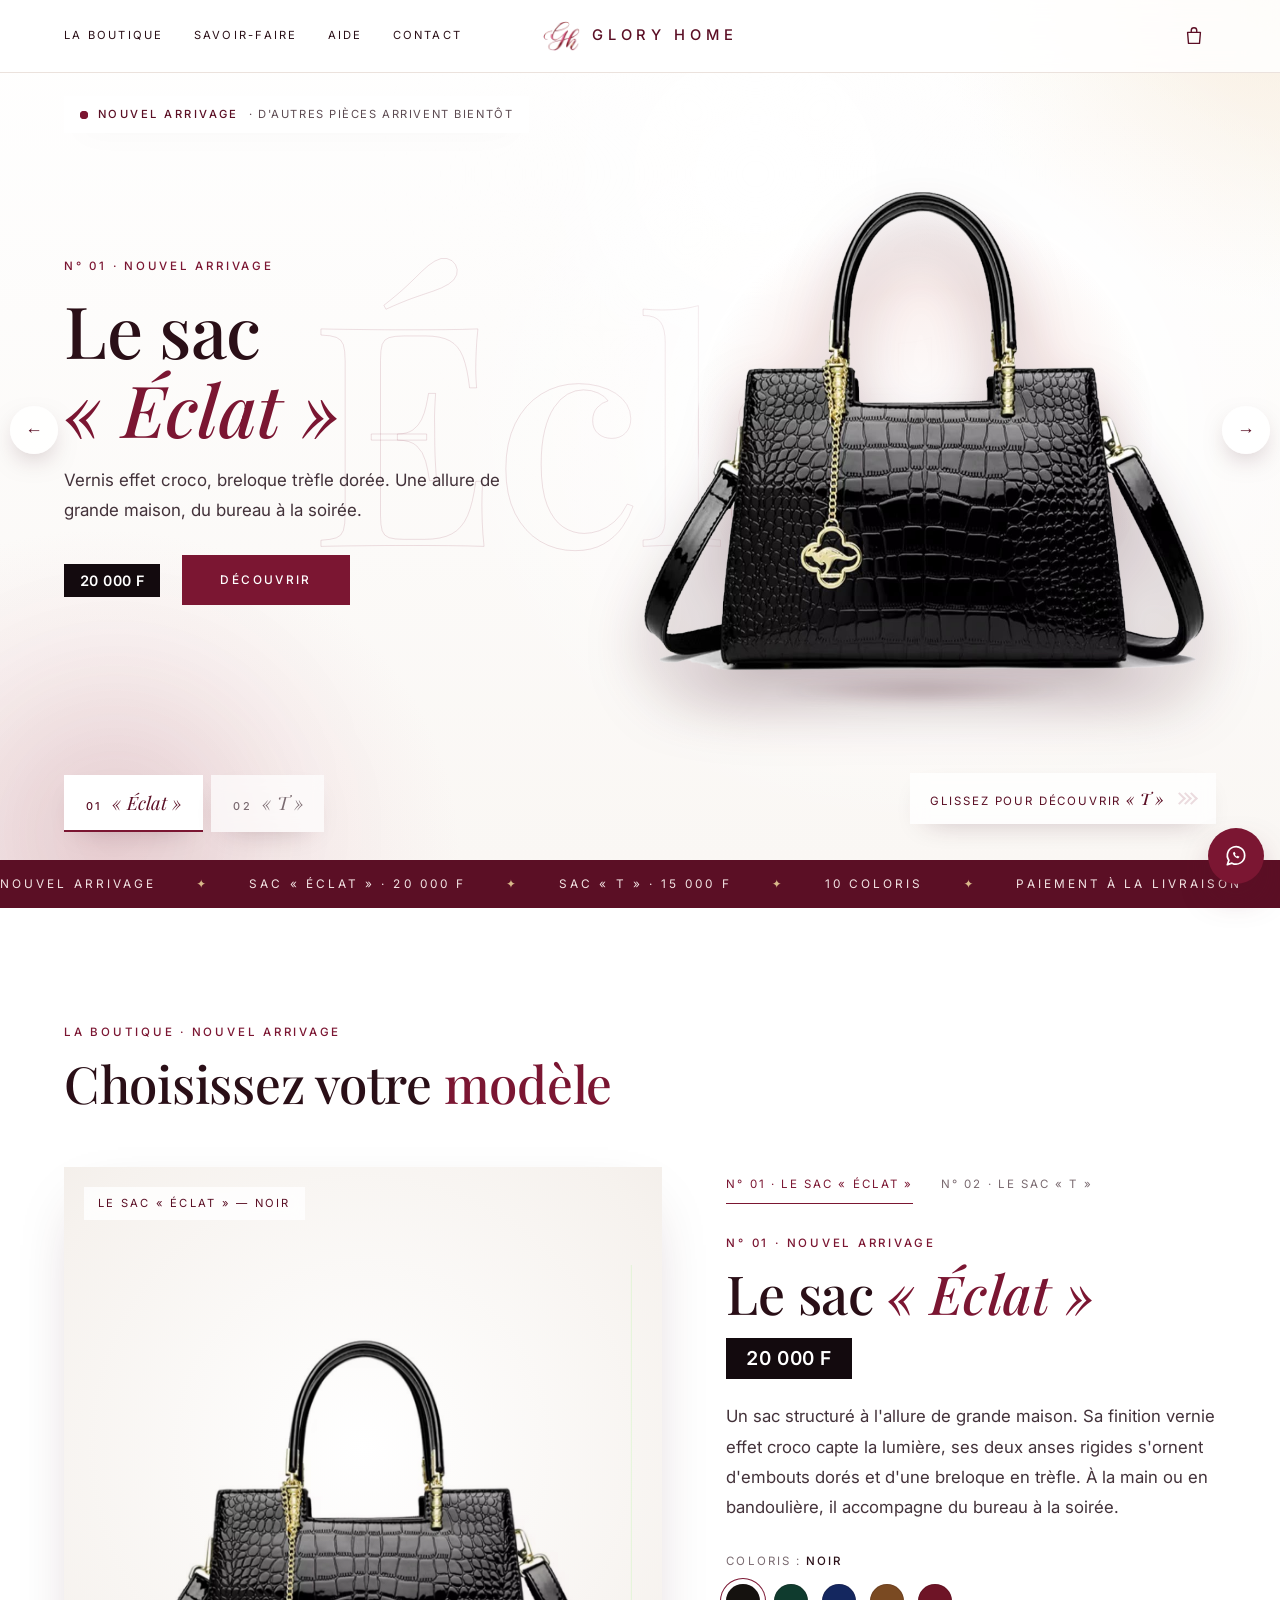
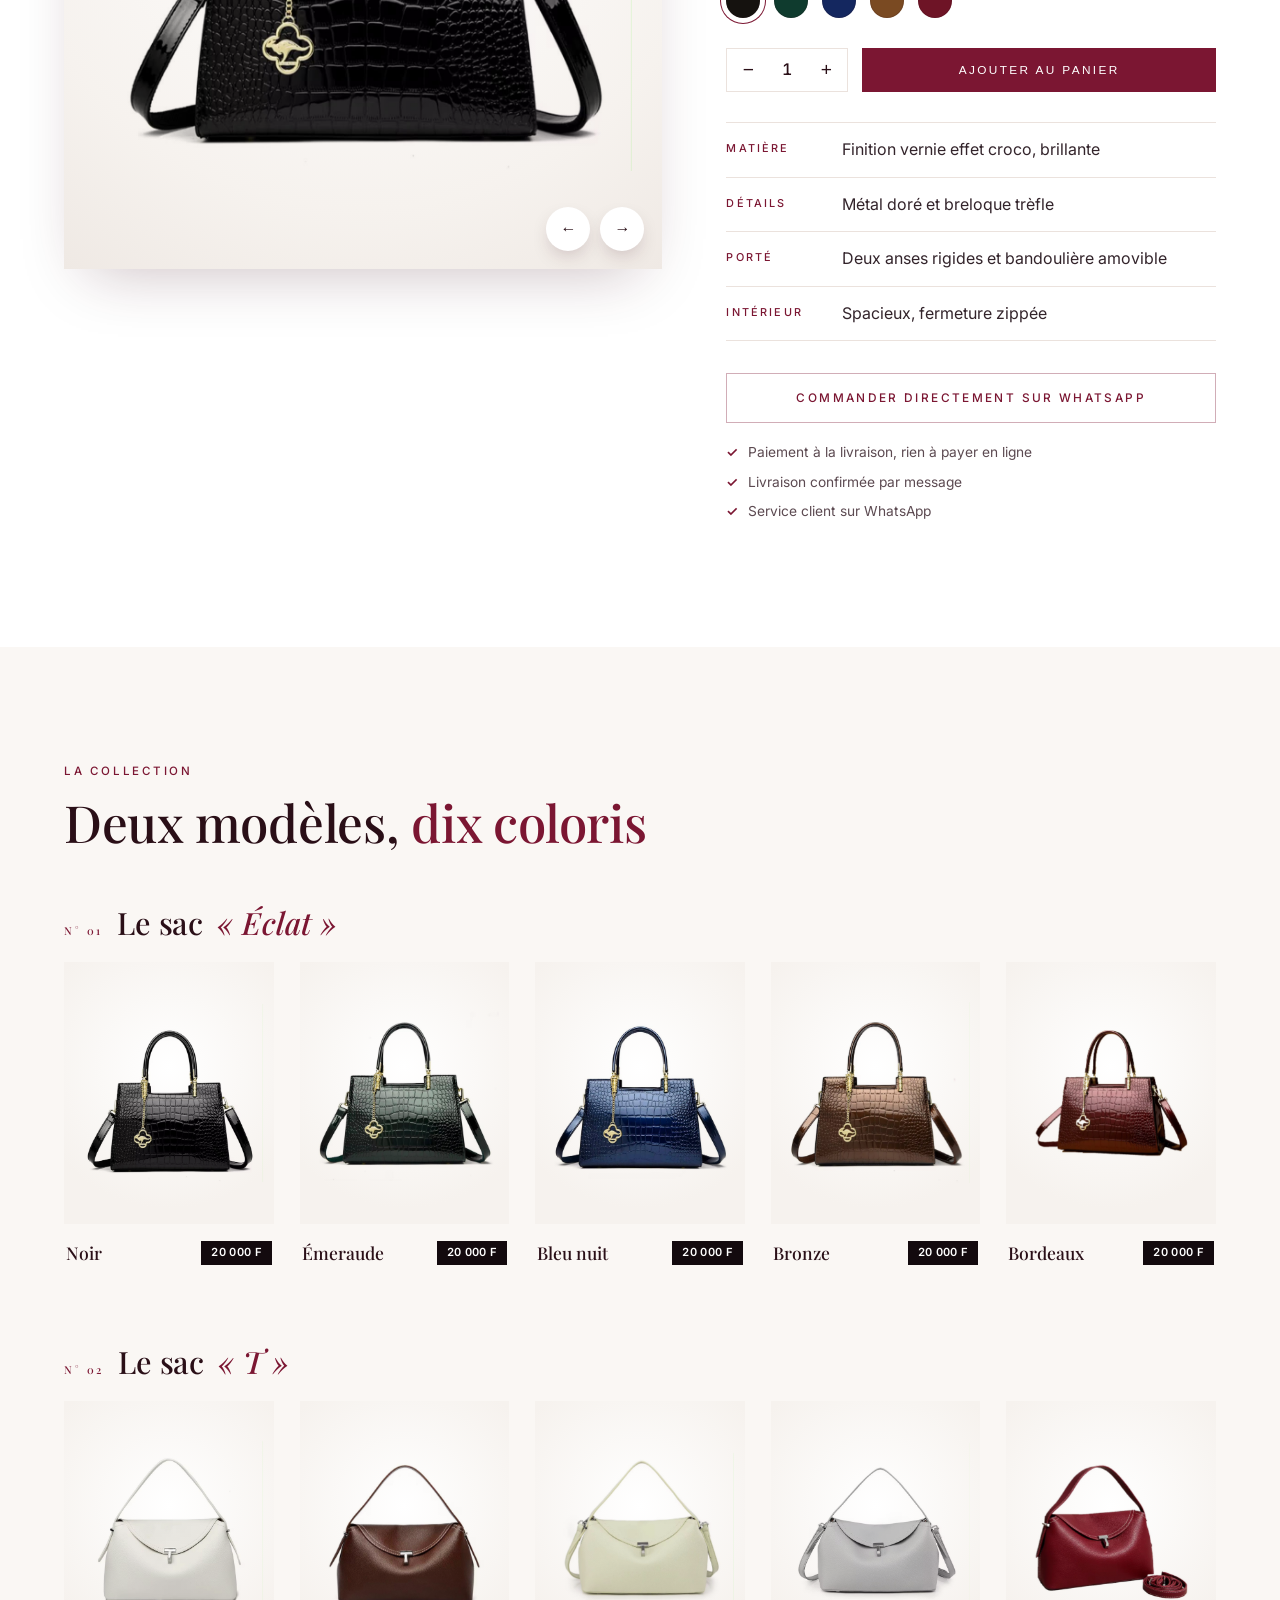
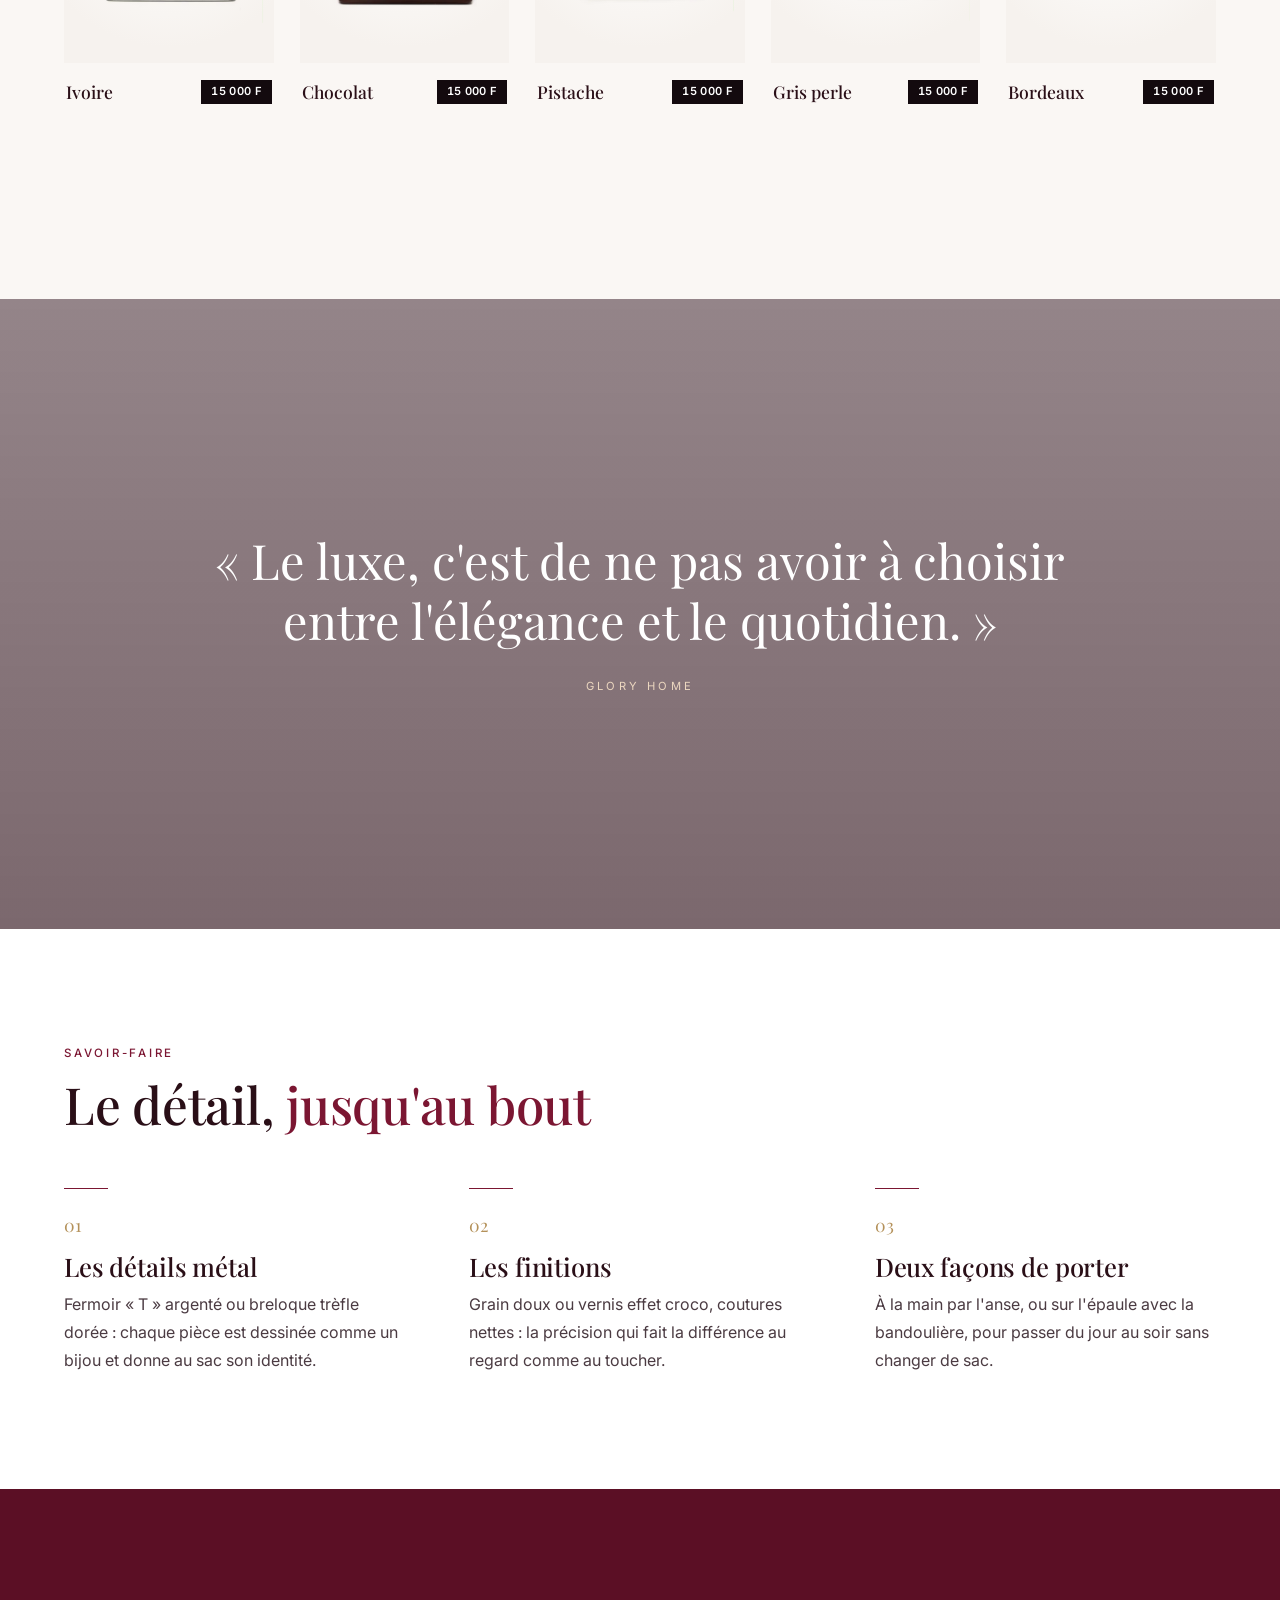
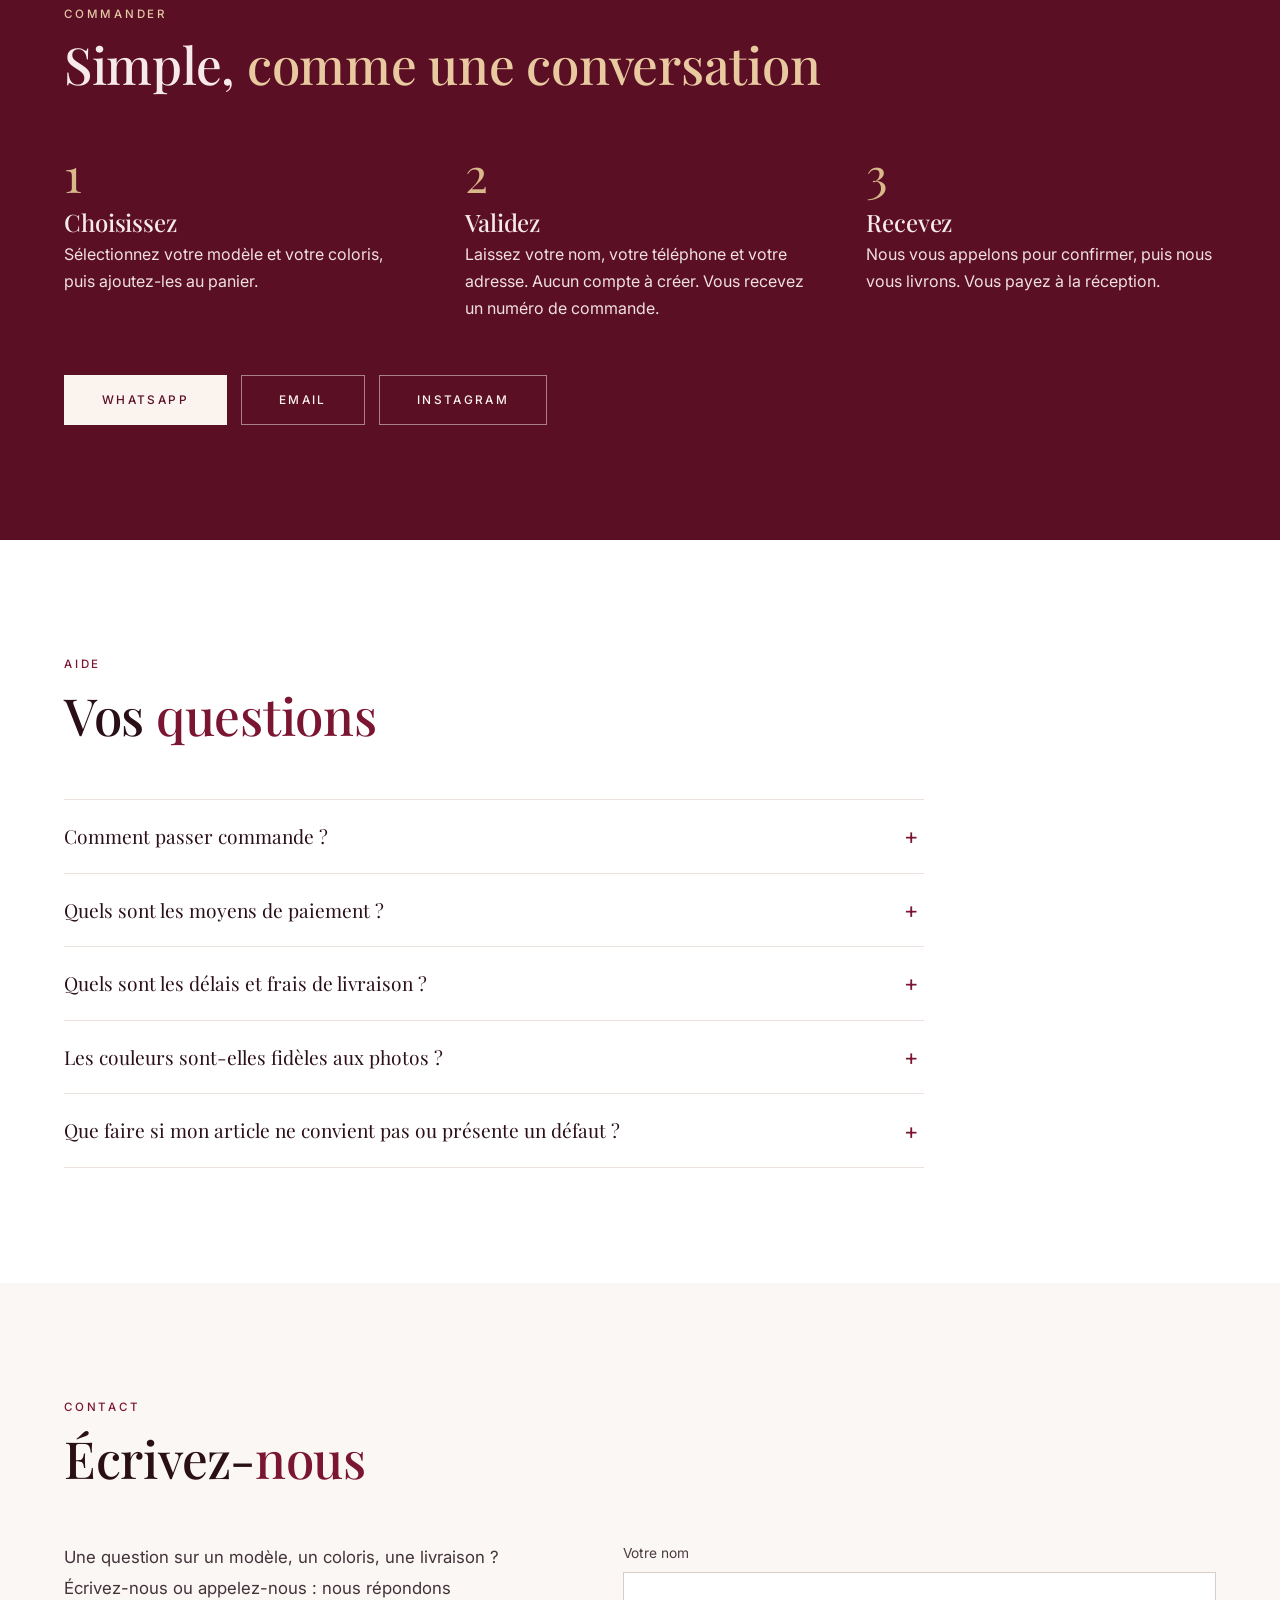
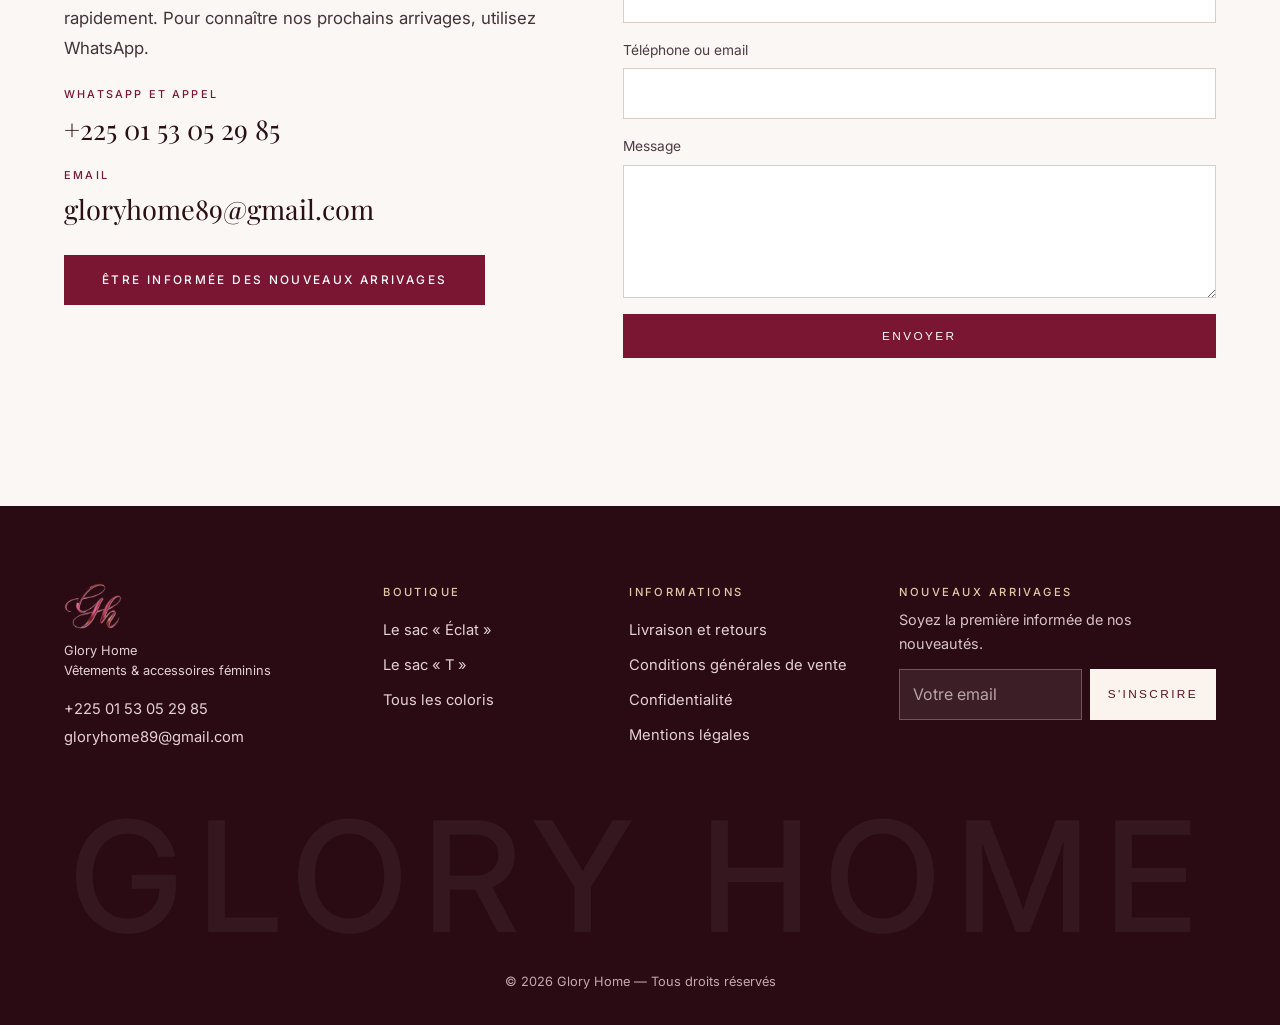
==== commit 832b8b71: "Coordonnées de la boutique : WhatsApp, email, bouton flottant Co-Authored-By: Claude Sonnet 5.5 <nor" ====
--- a/index.html
+++ b/index.html
@@ -21,7 +21,7 @@
   <link rel="stylesheet" href="style.css">
   <script type="application/ld+json">
   {"@context":"https://schema.org","@graph":[
-    {"@type":"Store","name":"Glory Home","description":"Vêtements & accessoires féminins","image":"https://www.gloryhome.example/images/logo-mark-160.png","url":"https://www.gloryhome.example/","priceRange":"15 000 F – 20 000 F"},
+    {"@type":"Store","name":"Glory Home","description":"Vêtements & accessoires féminins","image":"https://www.gloryhome.example/images/logo-mark-160.png","url":"https://www.gloryhome.example/","priceRange":"15 000 F – 20 000 F","telephone":"+2250153052985","email":"gloryhome89@gmail.com"},
     {"@type":"Product","name":"Sac « Éclat »","image":"https://www.gloryhome.example/images/eclat-noir.jpg","description":"Sac structuré, finition vernie effet croco, breloque trèfle dorée, bandoulière amovible.","brand":{"@type":"Brand","name":"Glory Home"},"offers":{"@type":"Offer","priceCurrency":"XOF","price":"20000","availability":"https://schema.org/InStock","url":"https://www.gloryhome.example/#sac"}},
     {"@type":"Product","name":"Sac « T »","image":"https://www.gloryhome.example/images/sac-chocolat.jpg","description":"Sac à rabat, finition grainée, fermoir « T » argenté.","brand":{"@type":"Brand","name":"Glory Home"},"offers":{"@type":"Offer","priceCurrency":"XOF","price":"15000","availability":"https://schema.org/InStock","url":"https://www.gloryhome.example/#sac"}}
   ]}
@@ -223,7 +223,14 @@
         <h2>Écrivez-<em>nous</em></h2>
       </header>
       <div class="contact-grid">
-        <p class="contact-intro reveal">Une question sur un modèle, un coloris, une livraison ? Laissez-nous un message, nous vous répondons rapidement. Pour une réponse immédiate, utilisez WhatsApp.</p>
+        <div class="contact-side reveal">
+          <p class="contact-intro">Une question sur un modèle, un coloris, une livraison ? Écrivez-nous ou appelez-nous : nous répondons rapidement. Pour connaître nos prochains arrivages, utilisez WhatsApp.</p>
+          <ul class="contact-list">
+            <li><span>WhatsApp et appel</span><a data-phone href="#"></a></li>
+            <li><span>Email</span><a data-mail href="#"></a></li>
+          </ul>
+          <a class="btn" id="waNews" href="#" target="_blank" rel="noopener">Être informée des nouveaux arrivages</a>
+        </div>
         <form class="form reveal" id="contactForm">
           <label>Votre nom<input name="name" required maxlength="80" autocomplete="name"></label>
           <label>Téléphone ou email<input name="contact" required maxlength="120" autocomplete="email"></label>
@@ -241,6 +248,7 @@
       <div class="foot-brand">
         <img class="footer-mark" src="images/logo-mark-160.png" alt="">
         <p>Glory Home<br>Vêtements &amp; accessoires féminins</p>
+        <p class="foot-contact"><a data-phone href="#"></a><br><a data-mail href="#"></a></p>
       </div>
       <nav class="foot-col" aria-label="Boutique">
         <h4>Boutique</h4>
@@ -332,6 +340,10 @@
     </div>
   </dialog>
 
+  <a class="wa-float" id="waFloat" href="#" target="_blank" rel="noopener" aria-label="Écrire à Glory Home sur WhatsApp">
+    <svg viewBox="0 0 24 24" width="26" height="26" fill="none" stroke="currentColor" stroke-width="1.6" stroke-linecap="round" stroke-linejoin="round" aria-hidden="true"><path d="M20 11.5a8 8 0 0 1-11.7 7.1L4 20l1.4-4.1A8 8 0 1 1 20 11.5Z"/><path d="M9.2 8.9c.2 2.6 2.4 4.9 5 5.2l1.1-1.3-1.9-1-.8.6a3.6 3.6 0 0 1-1.6-1.6l.6-.8-1-1.9-1.4 1Z" fill="currentColor" stroke="none"/></svg>
+  </a>
+
   <div class="toast" id="toast" role="status" aria-live="polite"></div>
 
   <script src="config.js"></script>
--- a/style.css
+++ b/style.css
@@ -419,4 +419,14 @@
   .qty { width: 100%; justify-content: space-between; }
   .qty button { width: 56px; height: 46px; }
   .news-row { flex-direction: column; }
-}+}
+/* Coordonnées et bouton WhatsApp */
+.contact-side { display: grid; gap: 22px; justify-items: start; }
+.contact-list { list-style: none; display: grid; gap: 14px; }
+.contact-list li { display: grid; gap: 2px; }
+.contact-list span { font-size: .68rem; letter-spacing: .2em; text-transform: uppercase; color: var(--bord); font-weight: 500; }
+.contact-list a { font-family: var(--display); font-size: clamp(1.3rem, 2.4vw, 1.7rem); text-decoration: none; color: var(--ink); overflow-wrap: anywhere; }
+.contact-list a:hover { color: var(--bord); }
+.foot-contact { margin-top: 14px; line-height: 1.9; }
+.wa-float { position: fixed; right: max(16px, env(safe-area-inset-right, 0px)); bottom: max(16px, env(safe-area-inset-bottom, 0px)); z-index: 55; width: 56px; height: 56px; border-radius: 50%; display: grid; place-items: center; background: var(--bord); color: #fff; box-shadow: 0 16px 36px -12px rgba(91, 15, 37, .7); transition: transform .3s var(--ease), background .3s; }
+.wa-float:hover { transform: scale(1.08); background: var(--bord-dark); }
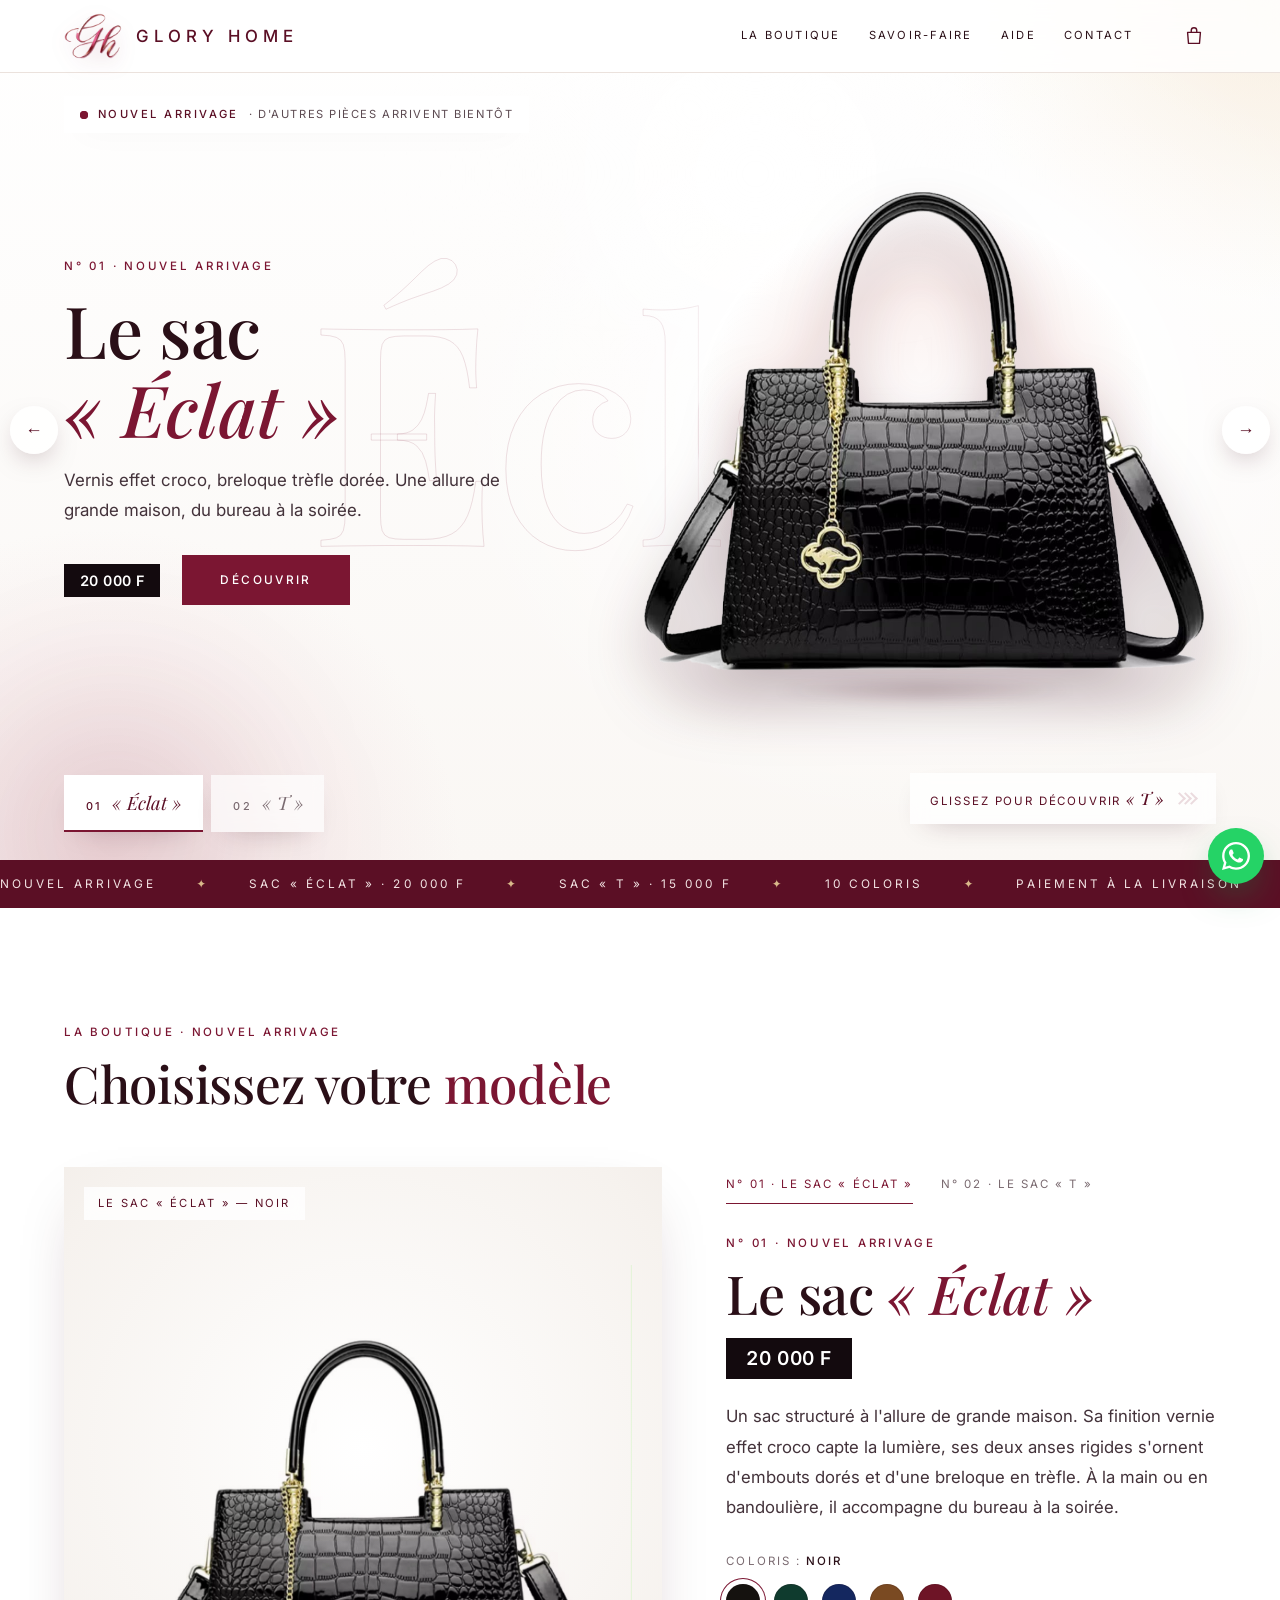
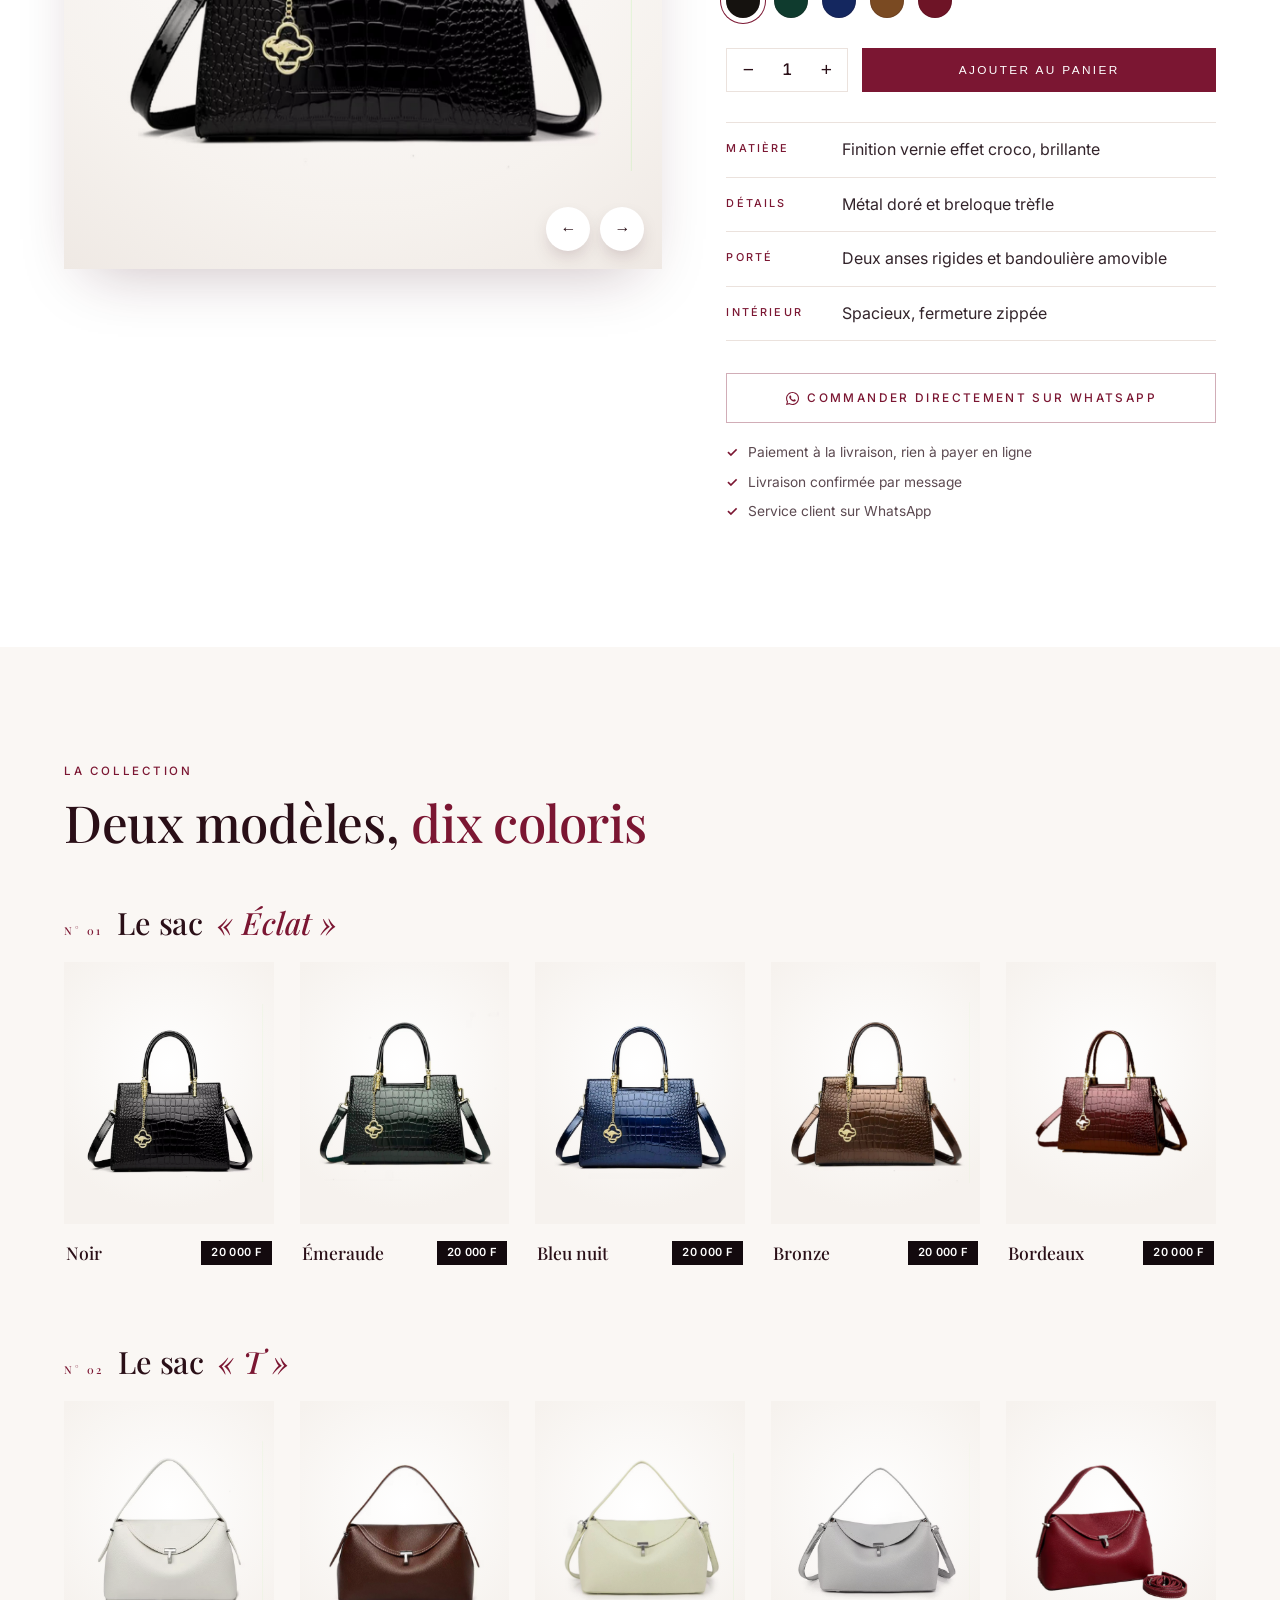
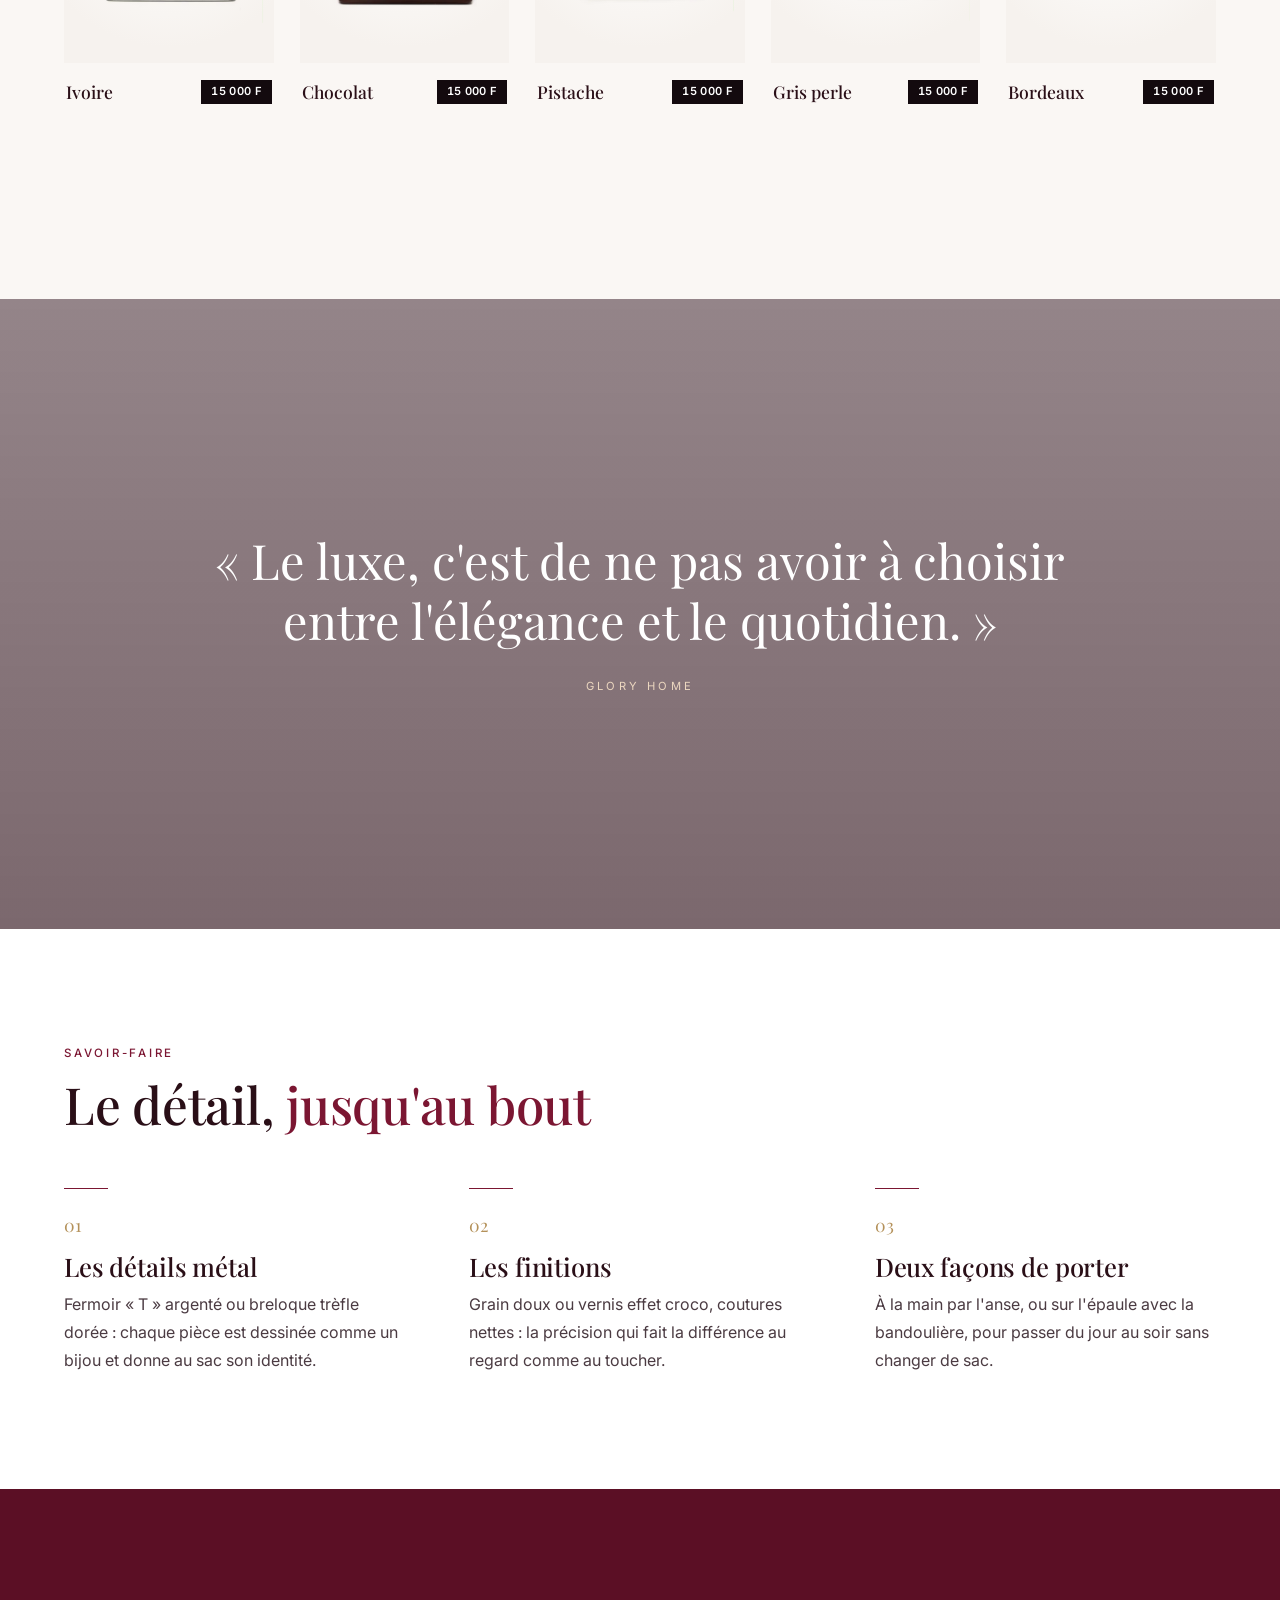
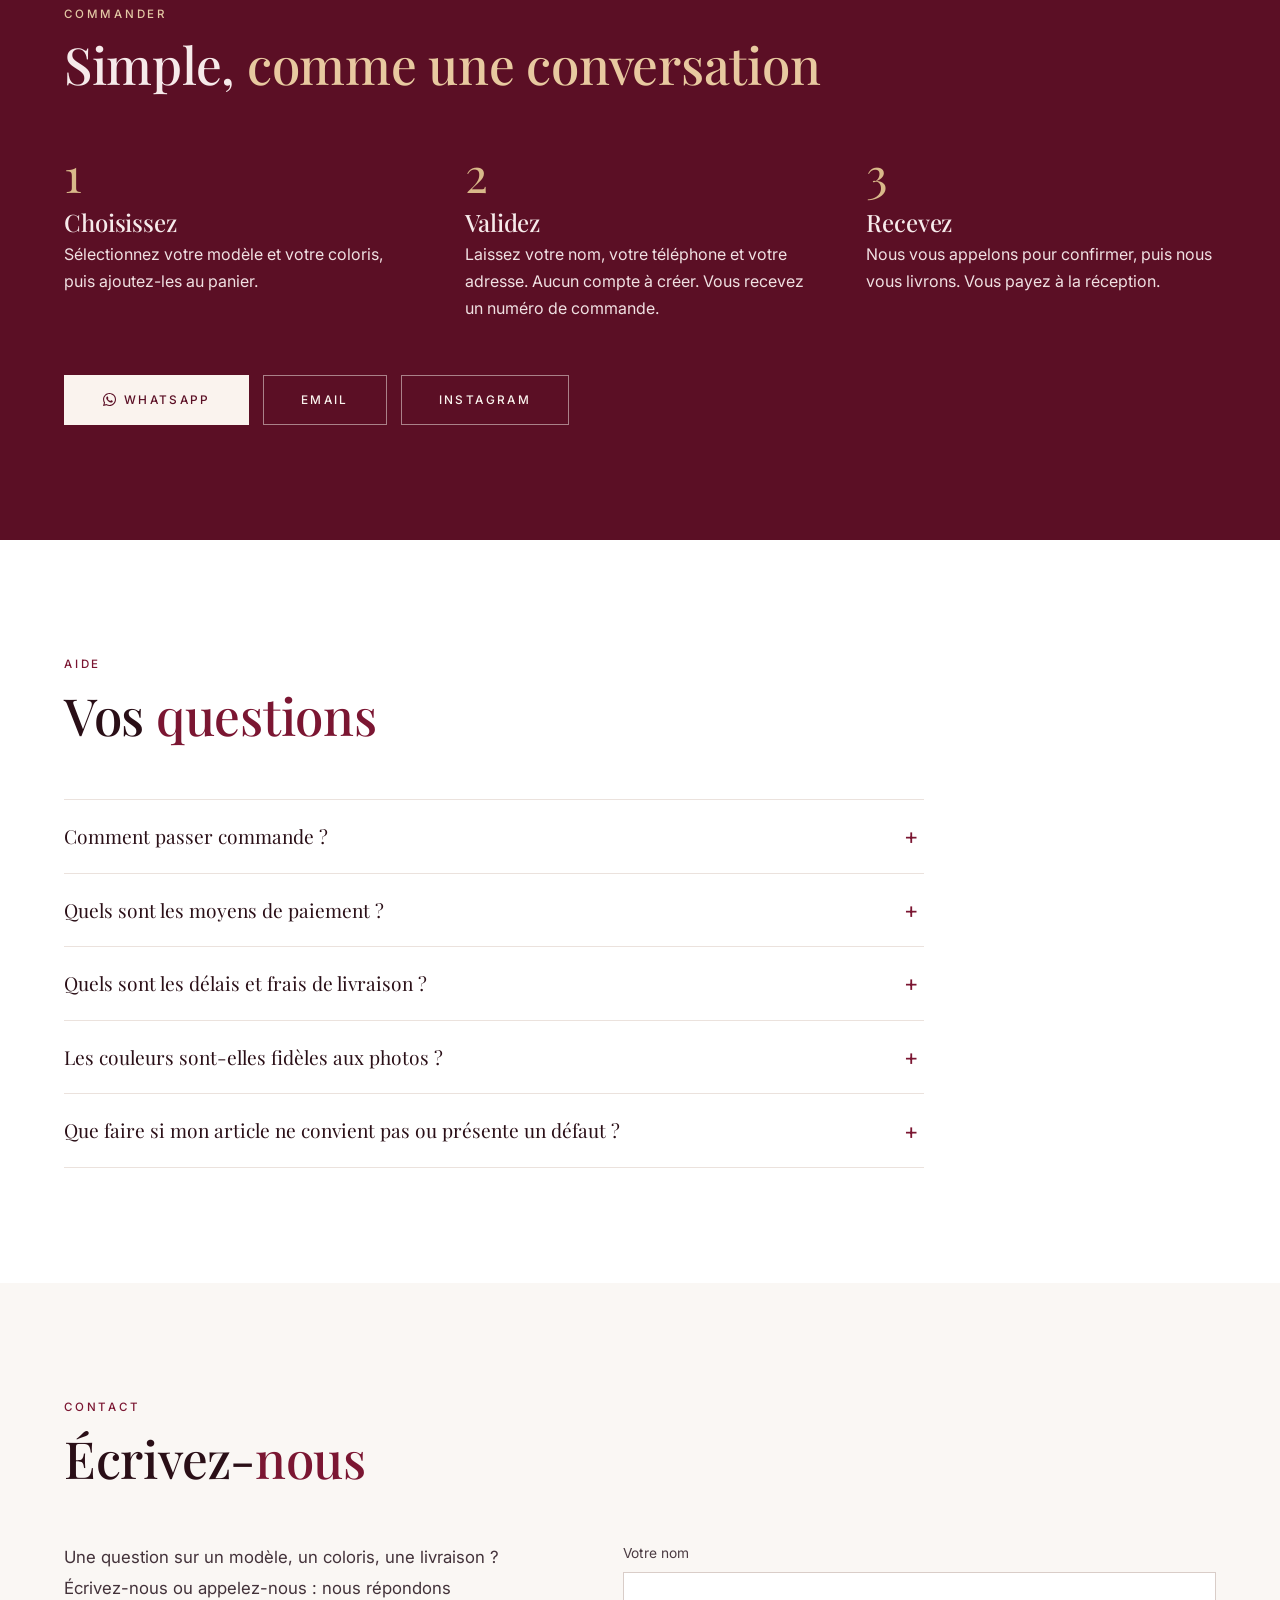
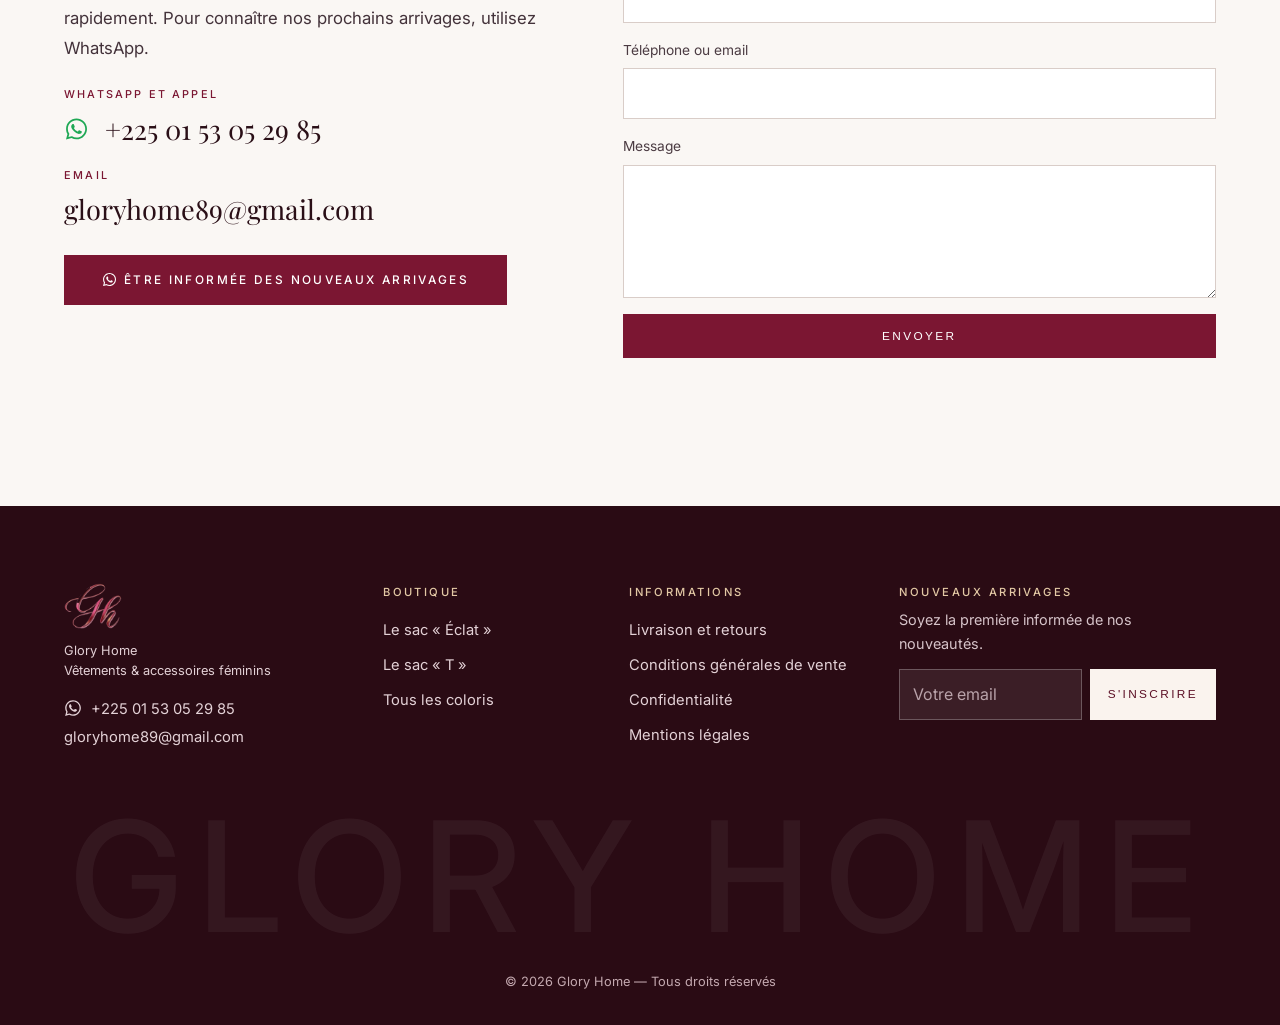
==== commit fc7d25f1: "En-tête : logo mis en valeur, menu séparé, icône WhatsApp Co-Authored-By: Claude Sonnet 5.5 <noreply" ====
--- a/index.html
+++ b/index.html
@@ -142,7 +142,7 @@
 
           <ul class="specs" id="specs"></ul>
 
-          <a class="btn ghost btn-block" id="order" href="#" target="_blank" rel="noopener">Commander directement sur WhatsApp</a>
+          <a class="btn ghost btn-block wa-ico" id="order" href="#" target="_blank" rel="noopener">Commander directement sur WhatsApp</a>
           <ul class="trust">
             <li>Paiement à la livraison, rien à payer en ligne</li>
             <li>Livraison confirmée par message</li>
@@ -195,7 +195,7 @@
         <li class="reveal d2"><span>3</span><h3>Recevez</h3><p>Nous vous appelons pour confirmer, puis nous vous livrons. Vous payez à la réception.</p></li>
       </ol>
       <div class="contact-links reveal">
-        <a class="btn" id="wa" href="#" target="_blank" rel="noopener">WhatsApp</a>
+        <a class="btn wa-ico" id="wa" href="#" target="_blank" rel="noopener">WhatsApp</a>
         <a class="btn ghost" id="mail" href="#">Email</a>
         <a class="btn ghost" id="insta" href="#" target="_blank" rel="noopener">Instagram</a>
       </div>
@@ -226,10 +226,10 @@
         <div class="contact-side reveal">
           <p class="contact-intro">Une question sur un modèle, un coloris, une livraison ? Écrivez-nous ou appelez-nous : nous répondons rapidement. Pour connaître nos prochains arrivages, utilisez WhatsApp.</p>
           <ul class="contact-list">
-            <li><span>WhatsApp et appel</span><a data-phone href="#"></a></li>
+            <li><span>WhatsApp et appel</span><a class="wa-ico" data-phone href="#"></a></li>
             <li><span>Email</span><a data-mail href="#"></a></li>
           </ul>
-          <a class="btn" id="waNews" href="#" target="_blank" rel="noopener">Être informée des nouveaux arrivages</a>
+          <a class="btn wa-ico" id="waNews" href="#" target="_blank" rel="noopener">Être informée des nouveaux arrivages</a>
         </div>
         <form class="form reveal" id="contactForm">
           <label>Votre nom<input name="name" required maxlength="80" autocomplete="name"></label>
@@ -248,7 +248,7 @@
       <div class="foot-brand">
         <img class="footer-mark" src="images/logo-mark-160.png" alt="">
         <p>Glory Home<br>Vêtements &amp; accessoires féminins</p>
-        <p class="foot-contact"><a data-phone href="#"></a><br><a data-mail href="#"></a></p>
+        <p class="foot-contact"><a class="wa-ico" data-phone href="#"></a><br><a data-mail href="#"></a></p>
       </div>
       <nav class="foot-col" aria-label="Boutique">
         <h4>Boutique</h4>
@@ -335,14 +335,12 @@
       <p class="num" id="doneNum"></p>
       <p>Total : <b id="doneTotal"></b></p>
       <p class="done-help">Nous vous appelons très bientôt pour confirmer votre commande avant la livraison. Vous payez à la réception. Pour aller plus vite, vous pouvez aussi nous écrire sur WhatsApp.</p>
-      <a class="btn ghost btn-block" id="doneWa" href="#" target="_blank" rel="noopener">Écrire aussi sur WhatsApp (facultatif)</a>
+      <a class="btn ghost btn-block wa-ico" id="doneWa" href="#" target="_blank" rel="noopener">Écrire aussi sur WhatsApp (facultatif)</a>
       <button class="link-btn" id="doneClose" type="button">Fermer</button>
     </div>
   </dialog>
 
-  <a class="wa-float" id="waFloat" href="#" target="_blank" rel="noopener" aria-label="Écrire à Glory Home sur WhatsApp">
-    <svg viewBox="0 0 24 24" width="26" height="26" fill="none" stroke="currentColor" stroke-width="1.6" stroke-linecap="round" stroke-linejoin="round" aria-hidden="true"><path d="M20 11.5a8 8 0 0 1-11.7 7.1L4 20l1.4-4.1A8 8 0 1 1 20 11.5Z"/><path d="M9.2 8.9c.2 2.6 2.4 4.9 5 5.2l1.1-1.3-1.9-1-.8.6a3.6 3.6 0 0 1-1.6-1.6l.6-.8-1-1.9-1.4 1Z" fill="currentColor" stroke="none"/></svg>
-  </a>
+  <a class="wa-float wa-ico" id="waFloat" href="#" target="_blank" rel="noopener" aria-label="Écrire à Glory Home sur WhatsApp"></a>
 
   <div class="toast" id="toast" role="status" aria-live="polite"></div>
 
--- a/style.css
+++ b/style.css
@@ -430,3 +430,27 @@
 .foot-contact { margin-top: 14px; line-height: 1.9; }
 .wa-float { position: fixed; right: max(16px, env(safe-area-inset-right, 0px)); bottom: max(16px, env(safe-area-inset-bottom, 0px)); z-index: 55; width: 56px; height: 56px; border-radius: 50%; display: grid; place-items: center; background: var(--bord); color: #fff; box-shadow: 0 16px 36px -12px rgba(91, 15, 37, .7); transition: transform .3s var(--ease), background .3s; }
 .wa-float:hover { transform: scale(1.08); background: var(--bord-dark); }
+
+/* ===== En-tête : logo mis en valeur, menu bien séparé ===== */
+.header { display: flex; align-items: center; gap: clamp(20px, 3vw, 48px); }
+.brand { order: 0; gap: 14px; font-size: 1.05rem; letter-spacing: .3em; margin-right: auto; }
+.brand img { height: 46px; filter: drop-shadow(0 6px 10px rgba(123, 22, 50, .18)); }
+.nav { order: 1; gap: clamp(18px, 2.2vw, 34px); }
+.hr { order: 2; }
+.burger { order: 3; }
+@media (min-width: 961px) and (max-width: 1100px) { .brand { letter-spacing: .22em; font-size: .95rem; } .nav a { font-size: .66rem; letter-spacing: .14em; } }
+@media (max-width: 960px) {
+  .header { display: grid; grid-template-columns: 1fr auto 1fr; gap: 0; }
+  .brand { order: 0; margin-right: 0; font-size: .86rem; letter-spacing: .24em; gap: 10px; }
+  .brand img { height: 38px; }
+  .burger, .nav, .hr { order: 0; }
+}
+
+/* ===== Icône WhatsApp ===== */
+.wa-ico::before { content: ""; display: inline-block; flex: none; width: 1.25em; height: 1.25em; margin-right: .6em; vertical-align: -.25em; background: currentColor; -webkit-mask: url("data:image/svg+xml,%3Csvg%20xmlns%3D%27http%3A%2F%2Fwww.w3.org%2F2000%2Fsvg%27%20viewBox%3D%270%200%20448%20512%27%3E%3Cpath%20d%3D%27M380.9%2097.1C339%2055.1%20283.2%2032%20223.9%2032c-122.4%200-222%2099.6-222%20222%200%2039.1%2010.2%2077.3%2029.6%20111L0%20480l117.7-30.9c32.4%2017.7%2068.9%2027%20106.1%2027h.1c122.3%200%20224.1-99.6%20224.1-222%200-59.3-25.2-115-67.1-157zm-157%20341.6c-33.2%200-65.7-8.9-94-25.7l-6.7-4-69.8%2018.3L72%20359.2l-4.4-7c-18.5-29.4-28.2-63.3-28.2-98.2%200-101.7%2082.8-184.5%20184.6-184.5%2049.3%200%2095.6%2019.2%20130.4%2054.1%2034.8%2034.9%2056.2%2081.2%2056.1%20130.5%200%20101.8-84.9%20184.6-186.6%20184.6zm101.2-138.2c-5.5-2.8-32.8-16.2-37.9-18-5.1-1.9-8.8-2.8-12.5%202.8-3.7%205.6-14.3%2018-17.6%2021.8-3.2%203.7-6.5%204.2-12%201.4-32.6-16.3-54-29.1-75.5-66-5.7-9.8%205.7-9.1%2016.3-30.3%201.8-3.7.9-6.9-.5-9.7-1.4-2.8-12.5-30.1-17.1-41.2-4.5-10.8-9.1-9.3-12.5-9.5-3.2-.2-6.9-.2-10.6-.2-3.700%200-9.7%201.4-14.8%206.9-5.1%205.6-19.4%2019-19.4%2046.3%200%2027.3%2019.9%2053.7%2022.6%2057.4%202.8%203.7%2039.1%2059.7%2094.8%2083.8%2035.2%2015.2%2049%2016.5%2066.6%2013.9%2010.7-1.6%2032.8-13.4%2037.4-26.4%204.6-13%204.6-24.1%203.2-26.4-1.3-2.5-5-3.9-10.5-6.6z%27%2F%3E%3C%2Fsvg%3E") center / contain no-repeat; mask: url("data:image/svg+xml,%3Csvg%20xmlns%3D%27http%3A%2F%2Fwww.w3.org%2F2000%2Fsvg%27%20viewBox%3D%270%200%20448%20512%27%3E%3Cpath%20d%3D%27M380.9%2097.1C339%2055.1%20283.2%2032%20223.9%2032c-122.4%200-222%2099.6-222%20222%200%2039.1%2010.2%2077.3%2029.6%20111L0%20480l117.7-30.9c32.4%2017.7%2068.9%2027%20106.1%2027h.1c122.3%200%20224.1-99.6%20224.1-222%200-59.3-25.2-115-67.1-157zm-157%20341.6c-33.2%200-65.7-8.9-94-25.7l-6.7-4-69.8%2018.3L72%20359.2l-4.4-7c-18.5-29.4-28.2-63.3-28.2-98.2%200-101.7%2082.8-184.5%20184.6-184.5%2049.3%200%2095.6%2019.2%20130.4%2054.1%2034.8%2034.9%2056.2%2081.2%2056.1%20130.5%200%20101.8-84.9%20184.6-186.6%20184.6zm101.2-138.2c-5.5-2.8-32.8-16.2-37.9-18-5.1-1.9-8.8-2.8-12.5%202.8-3.7%205.6-14.3%2018-17.6%2021.8-3.2%203.7-6.5%204.2-12%201.4-32.6-16.3-54-29.1-75.5-66-5.7-9.8%205.7-9.1%2016.3-30.3%201.8-3.7.9-6.9-.5-9.7-1.4-2.8-12.5-30.1-17.1-41.2-4.5-10.8-9.1-9.3-12.5-9.5-3.2-.2-6.9-.2-10.6-.2-3.700%200-9.7%201.4-14.8%206.9-5.1%205.6-19.4%2019-19.4%2046.3%200%2027.3%2019.9%2053.7%2022.6%2057.4%202.8%203.7%2039.1%2059.7%2094.8%2083.8%2035.2%2015.2%2049%2016.5%2066.6%2013.9%2010.7-1.6%2032.8-13.4%2037.4-26.4%204.6-13%204.6-24.1%203.2-26.4-1.3-2.5-5-3.9-10.5-6.6z%27%2F%3E%3C%2Fsvg%3E") center / contain no-repeat; }
+.btn.wa-ico { display: inline-flex; align-items: center; justify-content: center; }
+.btn.btn-block.wa-ico { display: flex; }
+.contact-list a.wa-ico::before { width: .9em; height: .9em; vertical-align: -.05em; color: #1fa855; }
+.wa-float { background: #25d366; box-shadow: 0 16px 36px -12px rgba(18, 140, 70, .7); }
+.wa-float:hover { background: #1ebe57; }
+.wa-float::before { margin: 0; width: 32px; height: 32px; vertical-align: 0; }
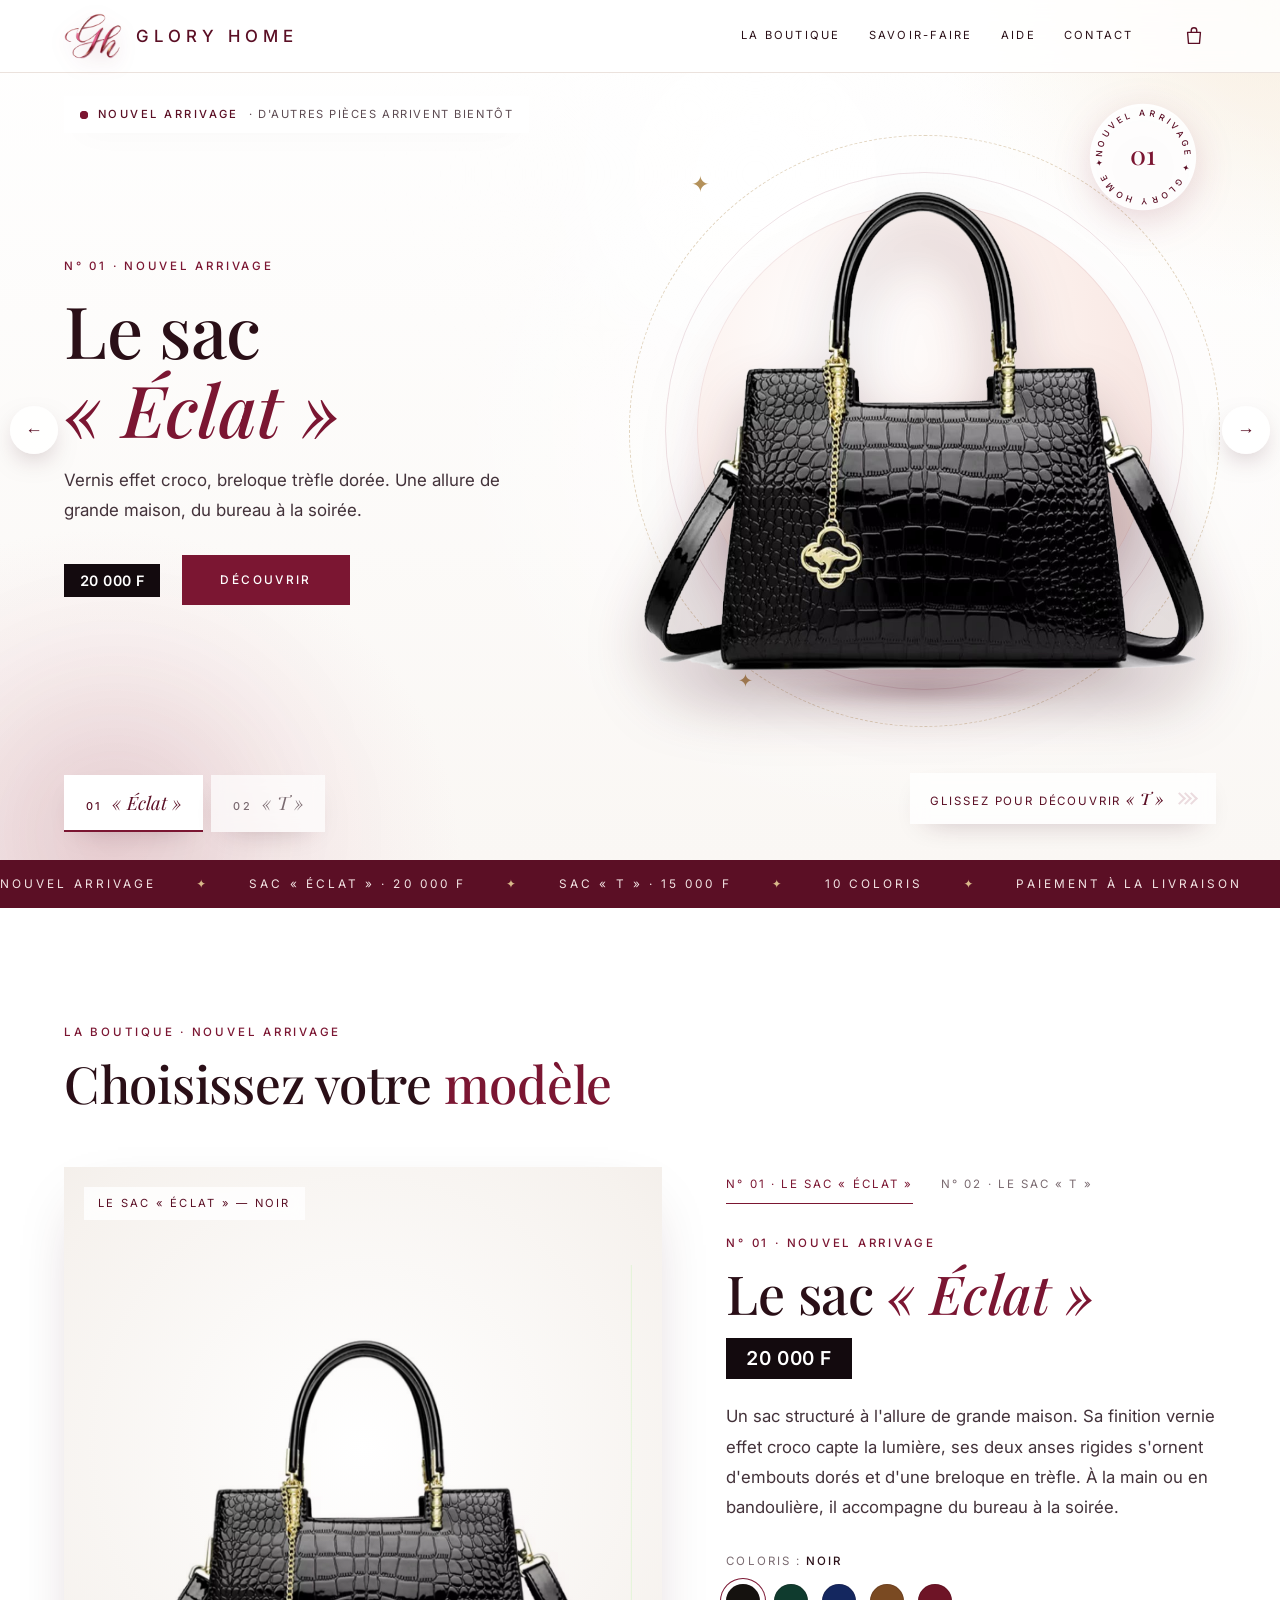
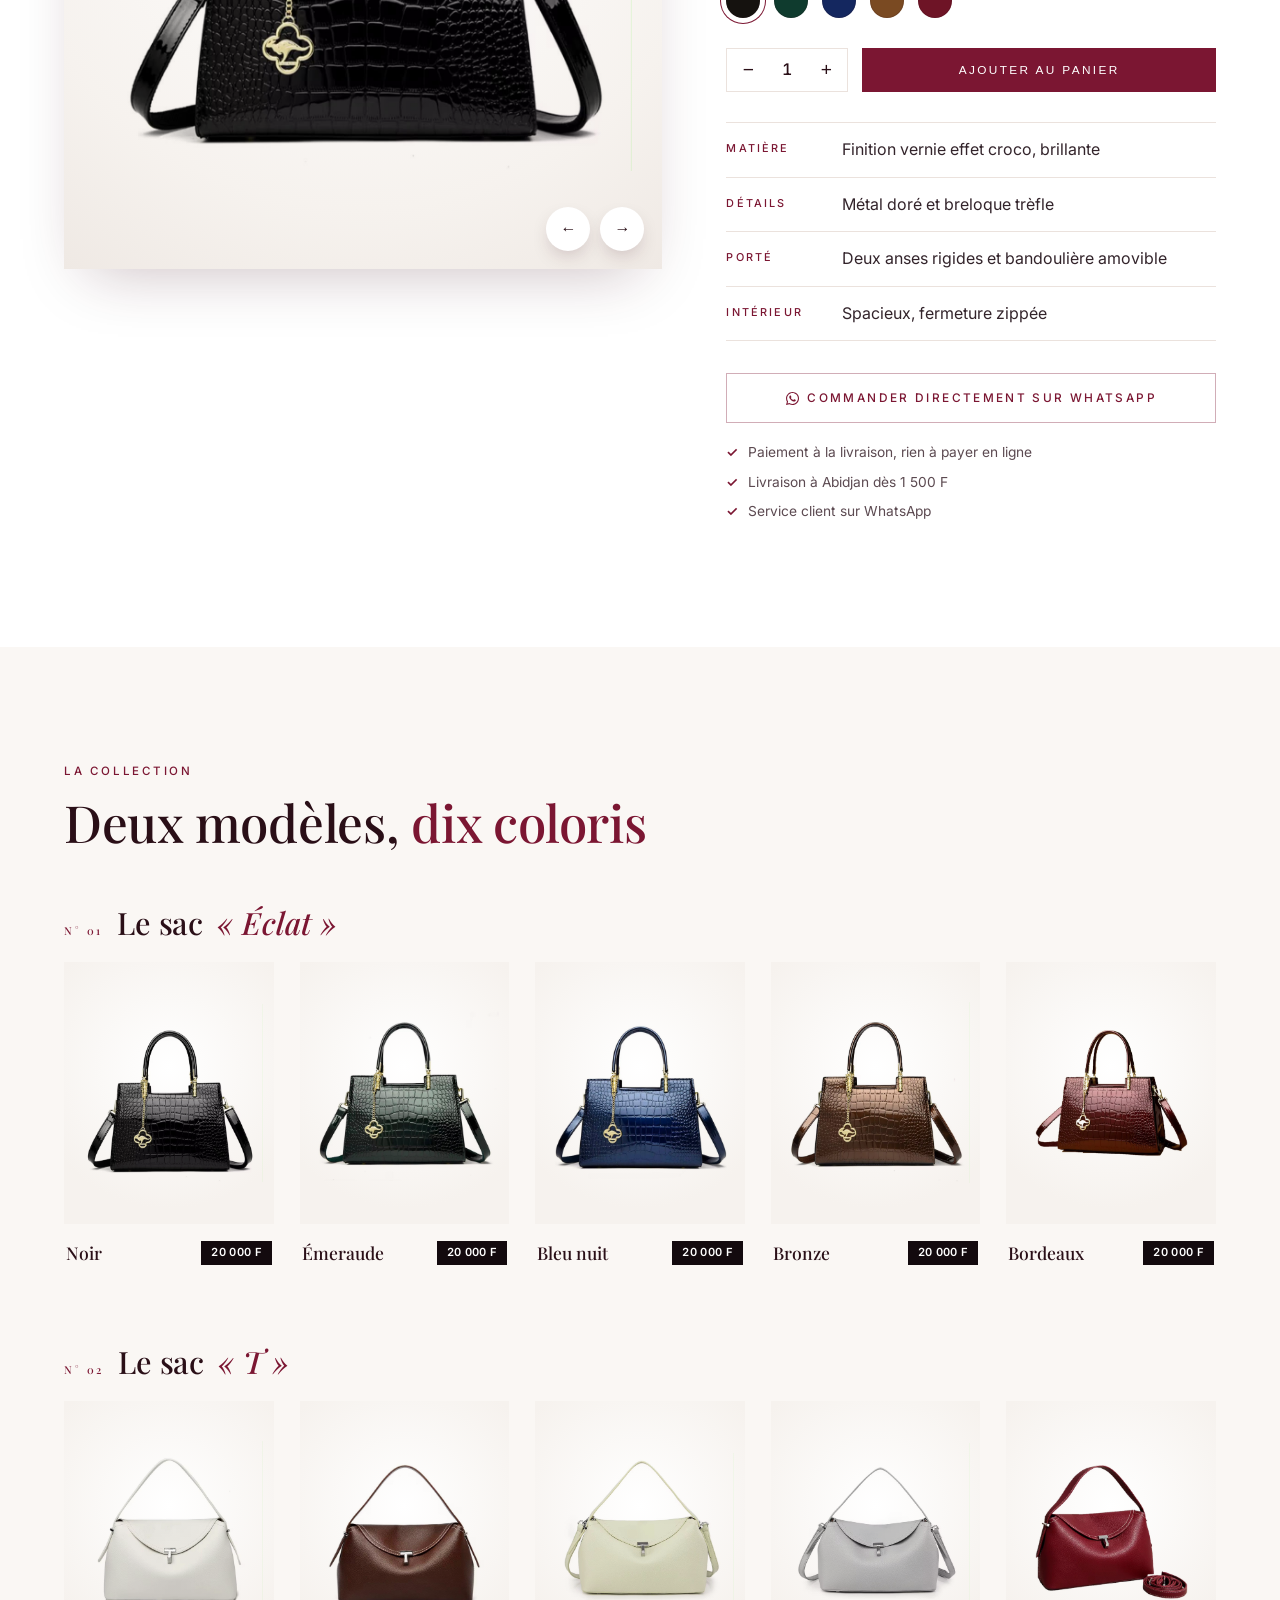
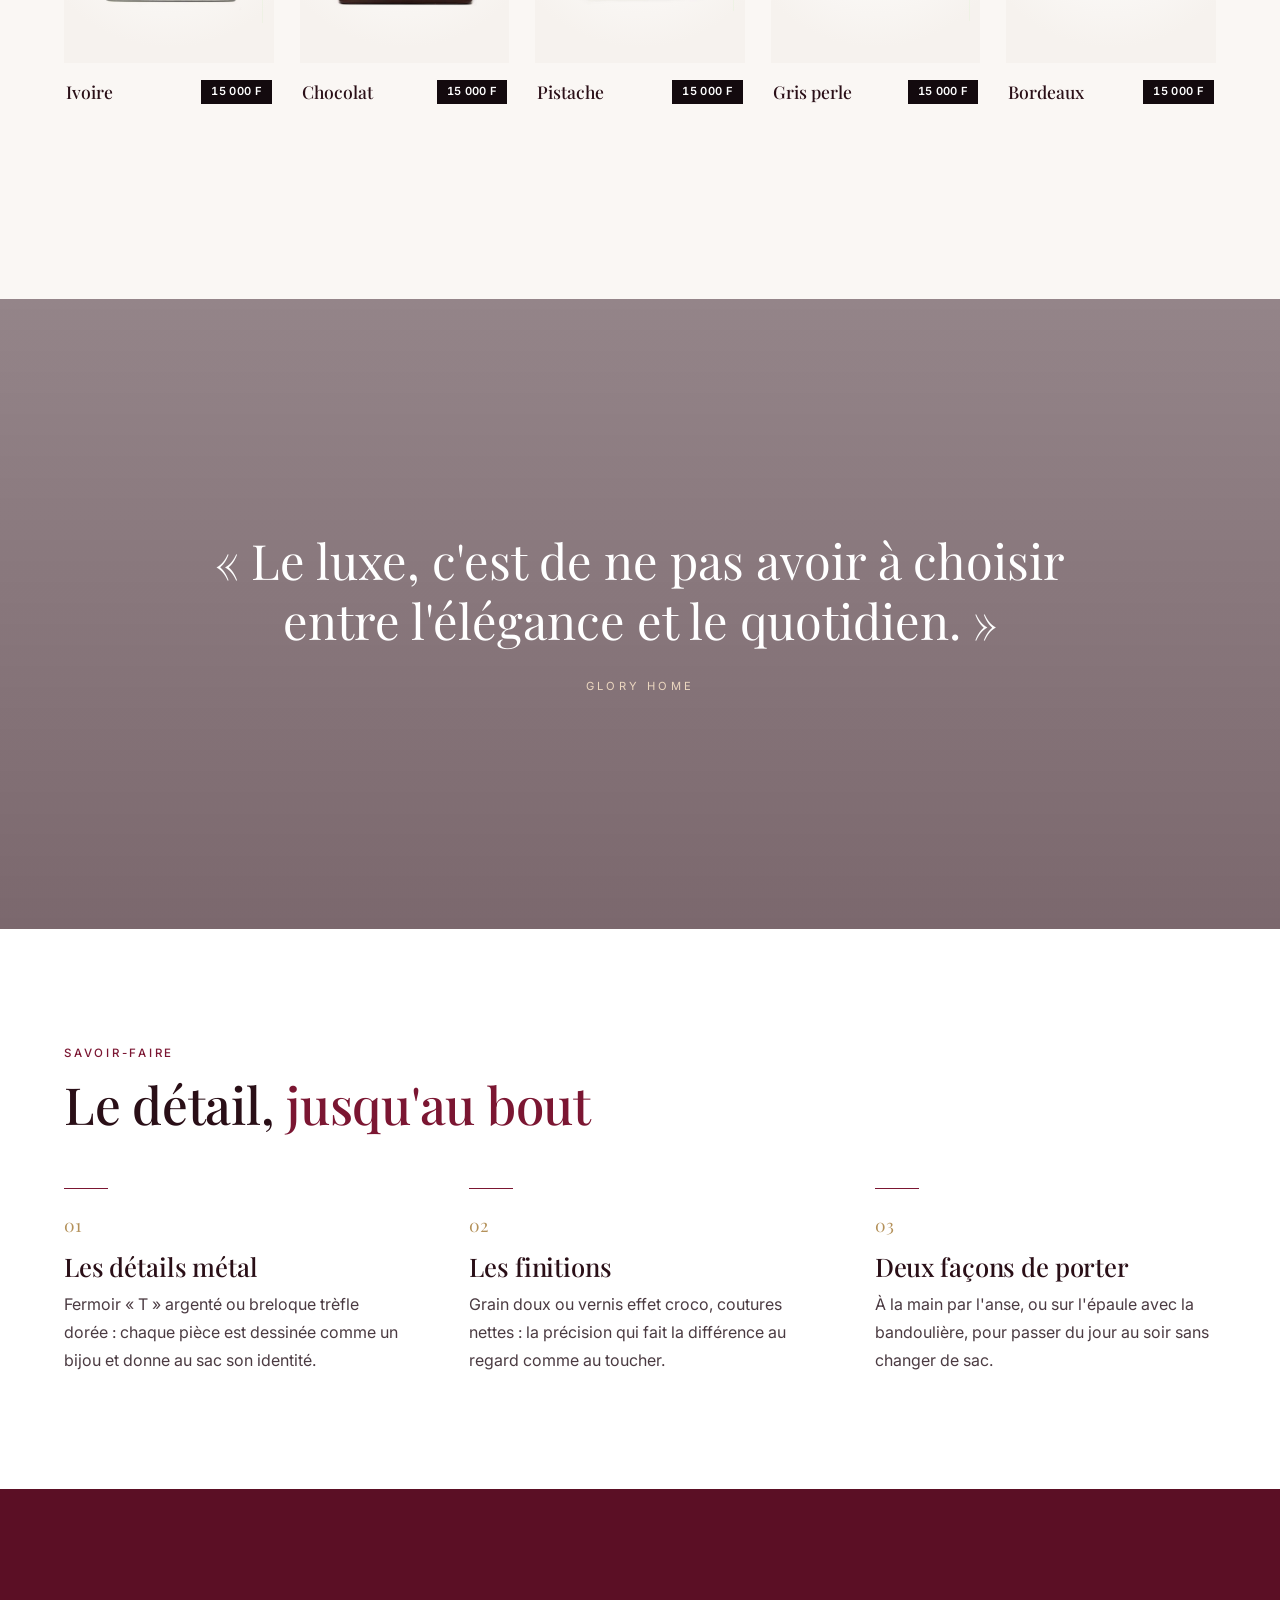
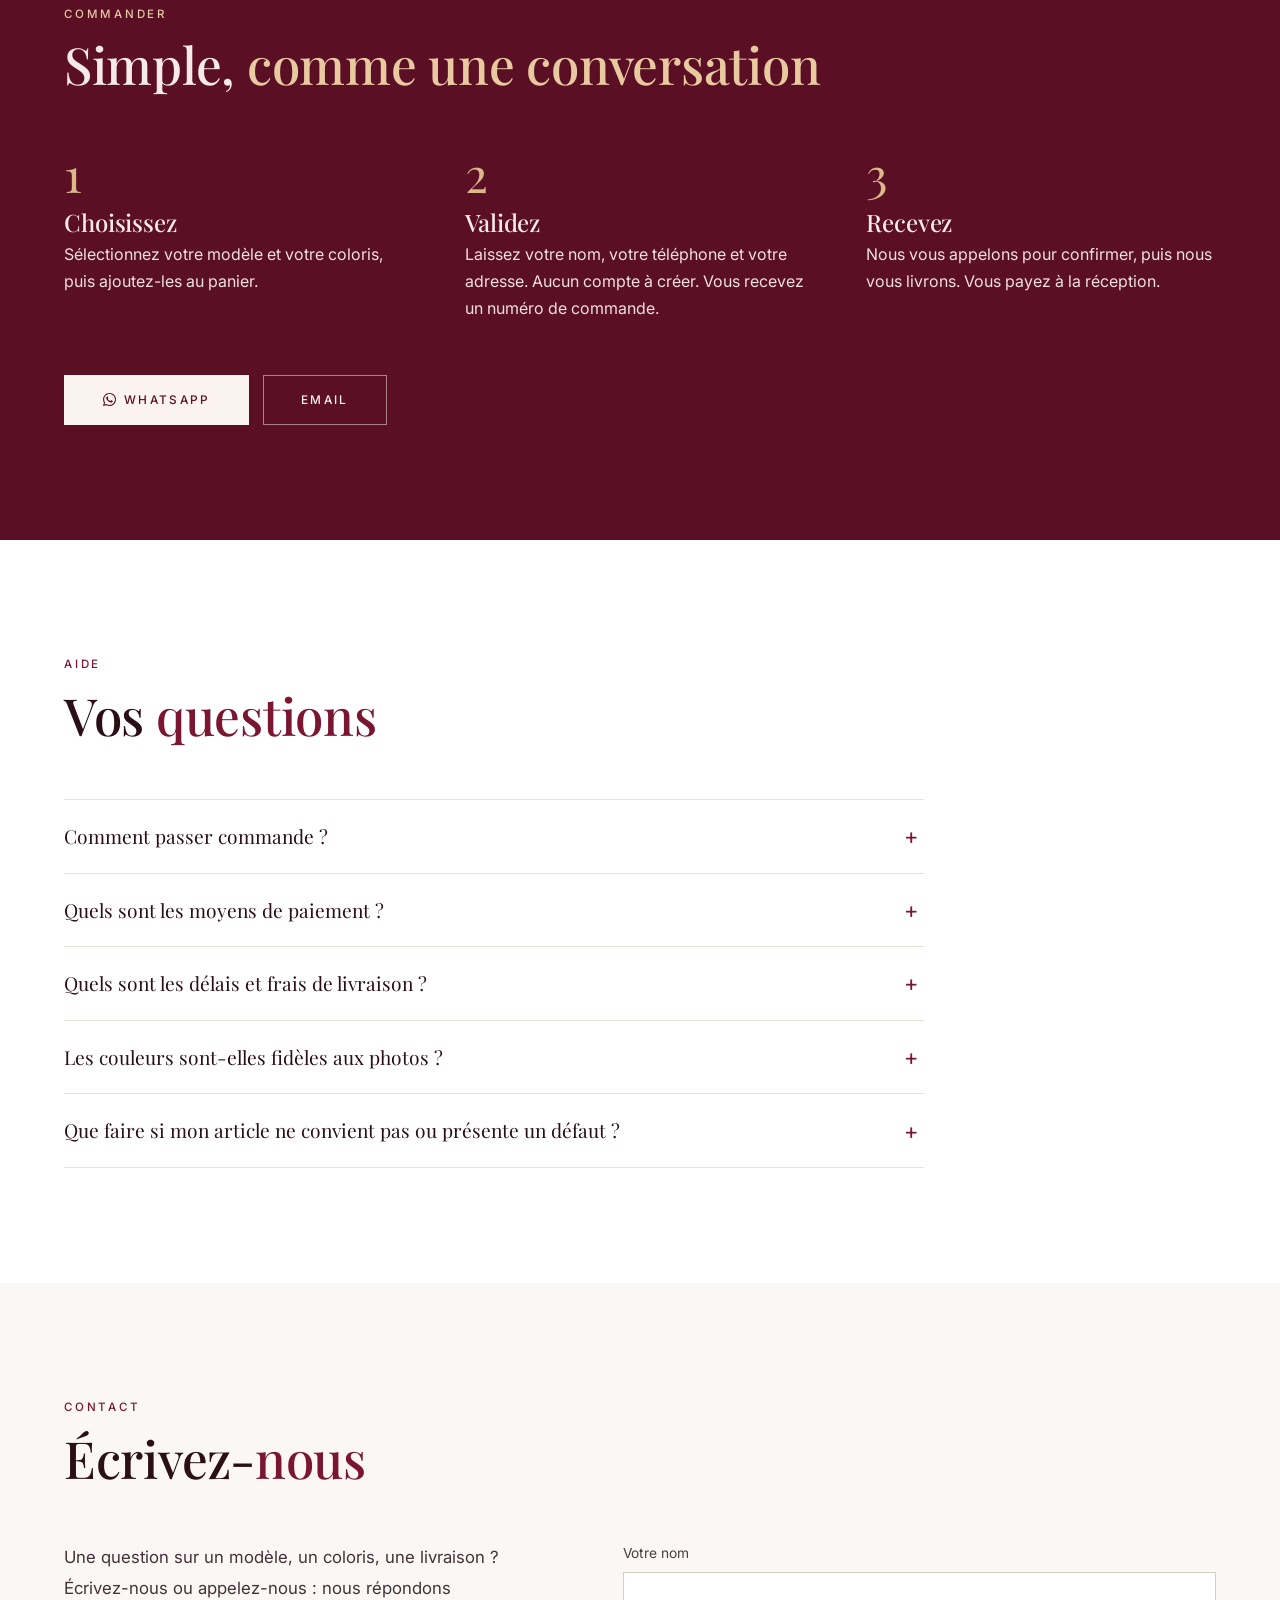
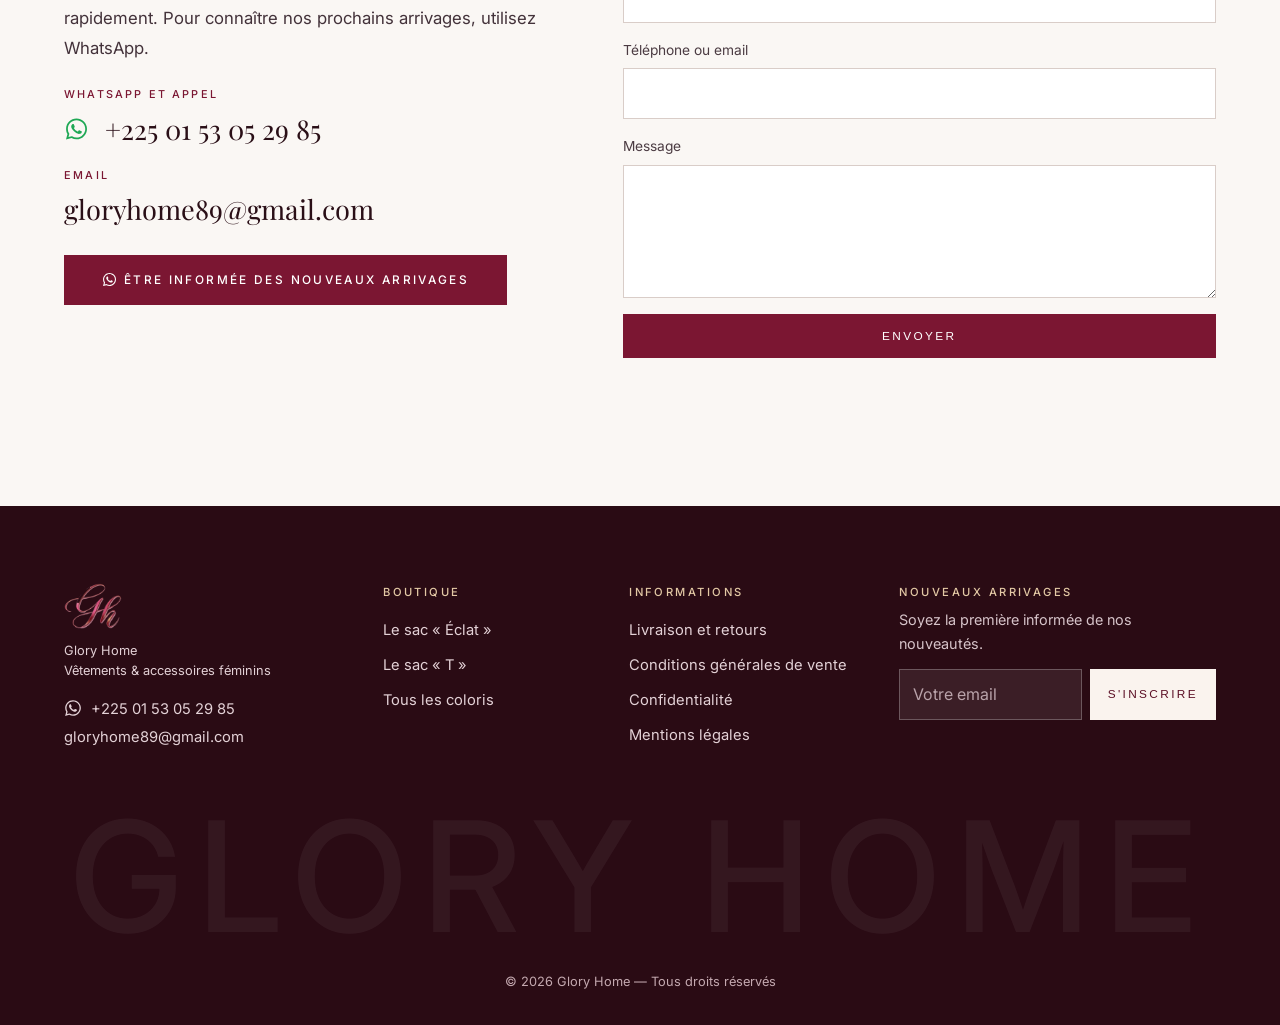
==== commit 4ef3184a: "Livraison par commune, décor d'accueil plus doux, bouton WhatsApp flottant retiré Co-Authored-By: Cl" ====
--- a/index.html
+++ b/index.html
@@ -56,7 +56,6 @@
 
       <div class="slides">
         <article class="slide is-active" data-model="eclat" aria-label="Sac Éclat">
-          <span class="s-ghost" aria-hidden="true">Éclat</span>
           <div class="s-copy">
             <p class="eyebrow">N° 01 · Nouvel arrivage</p>
             <h2>Le sac <em class="name">« Éclat »</em></h2>
@@ -64,14 +63,15 @@
             <div class="s-row"><span class="price-tag" data-price="eclat"></span><a class="btn" href="#sac" data-go="eclat">Découvrir</a></div>
           </div>
           <div class="s-art">
-            <span class="halo"></span>
+            <span class="orb" aria-hidden="true"></span>
+            <i class="sparkle sp1" aria-hidden="true">✦</i><i class="sparkle sp2" aria-hidden="true">✦</i><i class="sparkle sp3" aria-hidden="true">✦</i>
+            <svg class="sticker" viewBox="0 0 120 120" aria-hidden="true"><circle class="stk-bg" cx="60" cy="60" r="57"/><defs><path id="stk1" d="M60,60 m-44,0 a44,44 0 1,1 88,0 a44,44 0 1,1 -88,0"/></defs><g class="ring-spin"><text><textPath href="#stk1" textLength="274" lengthAdjust="spacing">NOUVEL ARRIVAGE ✦ GLORY HOME ✦ </textPath></text></g><text class="stk-n" x="60" y="69" text-anchor="middle">01</text></svg>
             <img src="images/hero-eclat.png" alt="Sac Éclat noir, finition vernie effet croco" fetchpriority="high">
             <span class="floor"></span>
           </div>
         </article>
 
         <article class="slide" data-model="t" aria-label="Sac T">
-          <span class="s-ghost" aria-hidden="true">T</span>
           <div class="s-copy">
             <p class="eyebrow">N° 02 · Nouvel arrivage</p>
             <h2>Le sac <em class="name">« T »</em></h2>
@@ -79,7 +79,9 @@
             <div class="s-row"><span class="price-tag" data-price="t"></span><a class="btn" href="#sac" data-go="t">Découvrir</a></div>
           </div>
           <div class="s-art">
-            <span class="halo"></span>
+            <span class="orb" aria-hidden="true"></span>
+            <i class="sparkle sp1" aria-hidden="true">✦</i><i class="sparkle sp2" aria-hidden="true">✦</i><i class="sparkle sp3" aria-hidden="true">✦</i>
+            <svg class="sticker" viewBox="0 0 120 120" aria-hidden="true"><circle class="stk-bg" cx="60" cy="60" r="57"/><defs><path id="stk2" d="M60,60 m-44,0 a44,44 0 1,1 88,0 a44,44 0 1,1 -88,0"/></defs><g class="ring-spin"><text><textPath href="#stk2" textLength="274" lengthAdjust="spacing">NOUVEL ARRIVAGE ✦ GLORY HOME ✦ </textPath></text></g><text class="stk-n" x="60" y="69" text-anchor="middle">02</text></svg>
             <img src="images/hero-t.png" alt="Sac T chocolat, fermoir argenté" fetchpriority="high">
             <span class="floor"></span>
           </div>
@@ -145,7 +147,7 @@
           <a class="btn ghost btn-block wa-ico" id="order" href="#" target="_blank" rel="noopener">Commander directement sur WhatsApp</a>
           <ul class="trust">
             <li>Paiement à la livraison, rien à payer en ligne</li>
-            <li>Livraison confirmée par message</li>
+            <li>Livraison à Abidjan dès 1 500 F</li>
             <li>Service client sur WhatsApp</li>
           </ul>
         </div>
@@ -210,7 +212,7 @@
       <div class="faq-list reveal">
         <details><summary>Comment passer commande ?</summary><p>Ajoutez le sac et le coloris de votre choix au panier, puis laissez votre nom, votre téléphone et votre adresse. Aucun compte à créer. Nous vous appelons pour confirmer la commande avant la livraison. Vous pouvez aussi commander directement par message WhatsApp depuis chaque fiche produit.</p></details>
         <details><summary>Quels sont les moyens de paiement ?</summary><p>Le paiement se fait à la livraison, à la réception de votre commande. Rien n'est à payer en ligne.</p></details>
-        <details><summary>Quels sont les délais et frais de livraison ?</summary><p>Ils dépendent de votre ville. Nous vous les confirmons par message avant l'expédition, pour que vous sachiez exactement ce que vous payez.</p></details>
+        <details><summary>Quels sont les délais et frais de livraison ?</summary><p>À Abidjan : 1 500 F pour Abatta, Bingerville, Faya, Angré et Cocody ; 2 000 F pour Koumassi, Port-Bouët, Yopougon, Abobo, Marcory et Treichville. Les expéditions hors d'Abidjan sont possibles : les frais vous sont confirmés par téléphone. Nous vous appelons aussi pour confirmer le délai.</p></details>
         <details><summary>Les couleurs sont-elles fidèles aux photos ?</summary><p>Nous photographions chaque coloris avec soin. De légères différences peuvent exister selon l'écran. En cas de doute, écrivez-nous : nous vous répondons rapidement.</p></details>
         <details><summary>Que faire si mon article ne convient pas ou présente un défaut ?</summary><p>Contactez-nous le plus tôt possible sur WhatsApp avec une photo : nous cherchons une solution avec vous. Les conditions complètes figurent dans les <a href="livraison-retours.html">conditions de livraison et de retour</a>.</p></details>
       </div>
@@ -287,8 +289,8 @@
       <dl class="totals">
         <div><dt>Sous-total</dt><dd id="cartSub"></dd></div>
         <div><dt>Livraison</dt><dd id="cartDelivery"></dd></div>
-        <div class="grand"><dt>Total</dt><dd id="cartTotal"></dd></div>
       </dl>
+      <p class="cart-note">Les frais exacts sont calculés à l'étape suivante, selon votre commune.</p>
       <button class="btn btn-block" id="goCheckout" type="button">Passer la commande</button>
     </div>
   </aside>
@@ -305,7 +307,8 @@
           <label>Email (facultatif)<input name="email" type="email" maxlength="120" autocomplete="email"></label>
         </fieldset>
         <fieldset><legend>Livraison</legend>
-          <label>Ville<input name="city" required maxlength="80" autocomplete="address-level2"></label>
+          <label>Commune de livraison<select name="zone" id="zone" required><option value="" disabled selected>Choisissez votre commune</option></select></label>
+          <label id="cityWrap" hidden>Ville de destination (expédition)<input id="cityIn" name="city" maxlength="80" autocomplete="address-level2"></label>
           <label>Quartier et adresse<input name="address" required maxlength="200" autocomplete="street-address"></label>
           <label>Précisions pour le livreur (facultatif)<textarea name="notes" rows="2" maxlength="300"></textarea></label>
         </fieldset>
@@ -340,8 +343,6 @@
     </div>
   </dialog>
 
-  <a class="wa-float wa-ico" id="waFloat" href="#" target="_blank" rel="noopener" aria-label="Écrire à Glory Home sur WhatsApp"></a>
-
   <div class="toast" id="toast" role="status" aria-live="polite"></div>
 
   <script src="config.js"></script>
--- a/style.css
+++ b/style.css
@@ -428,8 +428,6 @@
 .contact-list a { font-family: var(--display); font-size: clamp(1.3rem, 2.4vw, 1.7rem); text-decoration: none; color: var(--ink); overflow-wrap: anywhere; }
 .contact-list a:hover { color: var(--bord); }
 .foot-contact { margin-top: 14px; line-height: 1.9; }
-.wa-float { position: fixed; right: max(16px, env(safe-area-inset-right, 0px)); bottom: max(16px, env(safe-area-inset-bottom, 0px)); z-index: 55; width: 56px; height: 56px; border-radius: 50%; display: grid; place-items: center; background: var(--bord); color: #fff; box-shadow: 0 16px 36px -12px rgba(91, 15, 37, .7); transition: transform .3s var(--ease), background .3s; }
-.wa-float:hover { transform: scale(1.08); background: var(--bord-dark); }
 
 /* ===== En-tête : logo mis en valeur, menu bien séparé ===== */
 .header { display: flex; align-items: center; gap: clamp(20px, 3vw, 48px); }
@@ -451,6 +449,31 @@
 .btn.wa-ico { display: inline-flex; align-items: center; justify-content: center; }
 .btn.btn-block.wa-ico { display: flex; }
 .contact-list a.wa-ico::before { width: .9em; height: .9em; vertical-align: -.05em; color: #1fa855; }
-.wa-float { background: #25d366; box-shadow: 0 16px 36px -12px rgba(18, 140, 70, .7); }
-.wa-float:hover { background: #1ebe57; }
-.wa-float::before { margin: 0; width: 32px; height: 32px; vertical-align: 0; }
+
+/* ===== Décor d'accueil plus doux ===== */
+[hidden] { display: none !important; }
+.s-ghost, .halo { display: none; }
+.orb { position: absolute; width: min(78%, 500px); aspect-ratio: 1; border-radius: 50%; background: radial-gradient(circle at 34% 28%, #ffffff 0%, #fbeeea 50%, #f3dcd8 100%); box-shadow: inset 0 0 0 1px rgba(123, 22, 50, .07), 0 50px 100px -50px rgba(123, 22, 50, .4); }
+.orb::before { content: ""; position: absolute; inset: -7%; border-radius: 50%; border: 1px solid rgba(123, 22, 50, .12); }
+.orb::after { content: ""; position: absolute; inset: -15%; border-radius: 50%; border: 1px dashed rgba(180, 145, 90, .38); }
+.sparkle { position: absolute; color: var(--gold); font-style: normal; line-height: 1; animation: twinkle 3.2s ease-in-out infinite; }
+.sp1 { top: 14%; left: 10%; font-size: 1.4rem; }
+.sp2 { top: 66%; right: 5%; font-size: .95rem; animation-delay: -1.2s; }
+.sp3 { bottom: 14%; left: 18%; font-size: 1.15rem; animation-delay: -2.1s; }
+@keyframes twinkle { 0%, 100% { opacity: .25; transform: scale(.8); } 50% { opacity: 1; transform: scale(1.15); } }
+.sticker { position: absolute; top: 4%; right: 3%; width: 112px; height: 112px; filter: drop-shadow(0 10px 18px rgba(123, 22, 50, .18)); }
+.stk-bg { fill: rgba(255, 255, 255, .92); }
+.sticker text { font-family: var(--sans); font-size: 9.2px; font-weight: 500; fill: var(--bord-dark); }
+.sticker .stk-n { font-family: var(--display); font-size: 28px; font-weight: 500; fill: var(--bord); }
+.ring-spin { transform-box: view-box; transform-origin: 50% 50%; animation: spin 24s linear infinite; }
+@keyframes spin { to { transform: rotate(360deg); } }
+@media (max-width: 960px) { .sticker { width: 86px; height: 86px; top: 2%; right: 2%; } .orb { width: min(86%, 380px); } }
+
+/* Livraison : liste déroulante, note du panier, tableau des tarifs */
+select { font: inherit; font-size: 1rem; color: var(--ink); background: #fff; border: 0; box-shadow: inset 0 0 0 1px #d9cdc8; padding: 12px 14px; border-radius: 0; width: 100%; appearance: none; background-image: linear-gradient(45deg, transparent 50%, var(--bord) 50%), linear-gradient(135deg, var(--bord) 50%, transparent 50%); background-position: calc(100% - 20px) 50%, calc(100% - 14px) 50%; background-size: 6px 6px; background-repeat: no-repeat; }
+select:focus { outline: none; box-shadow: inset 0 0 0 2px var(--bord); }
+.cart-note { font-size: .82rem; color: #5c4a51; }
+.fees { width: 100%; max-width: 520px; border-collapse: collapse; margin: 14px 0 6px; font-size: 1rem; }
+.fees th { text-align: left; font-size: .68rem; letter-spacing: .18em; text-transform: uppercase; color: var(--bord); padding: 8px 12px; border-bottom: 1px solid var(--hair); }
+.fees td { padding: 10px 12px; border-bottom: 1px solid var(--hair); color: #33242b; }
+.fees td:last-child { font-weight: 600; white-space: nowrap; text-align: right; }
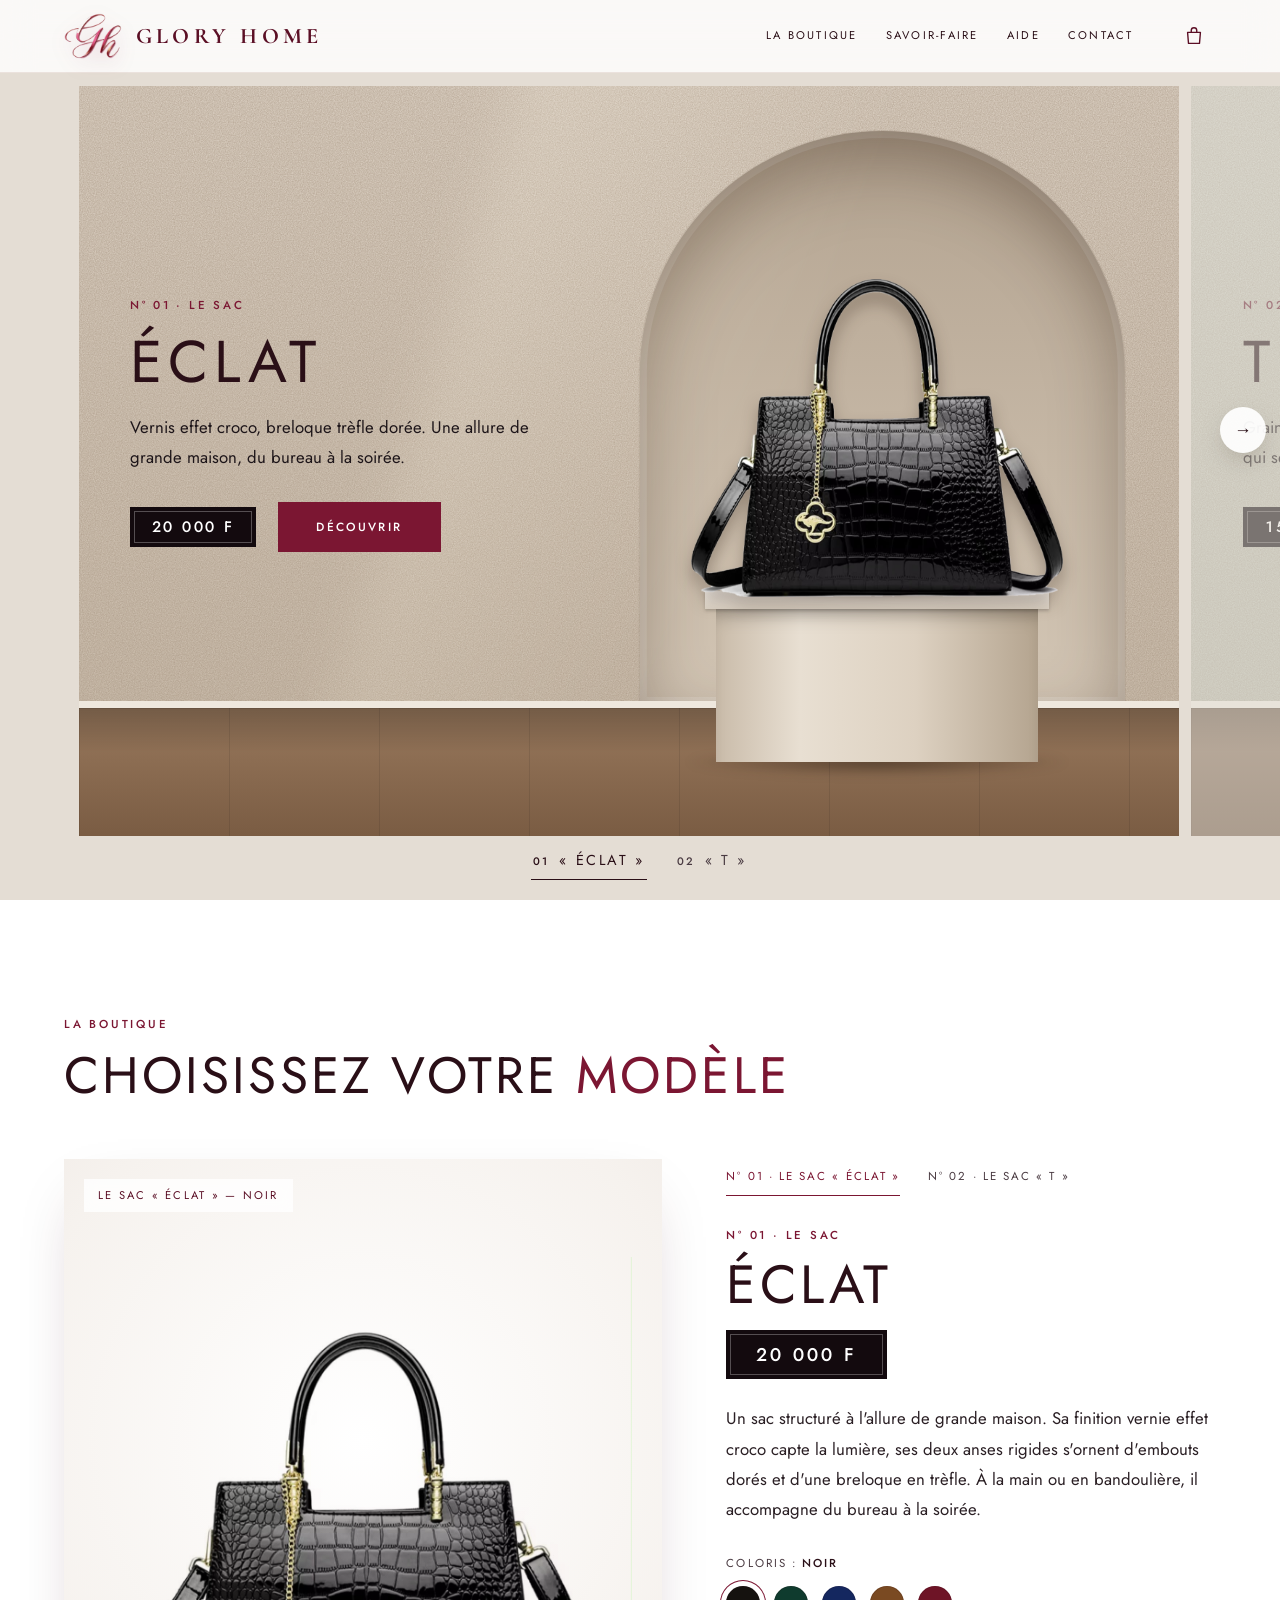
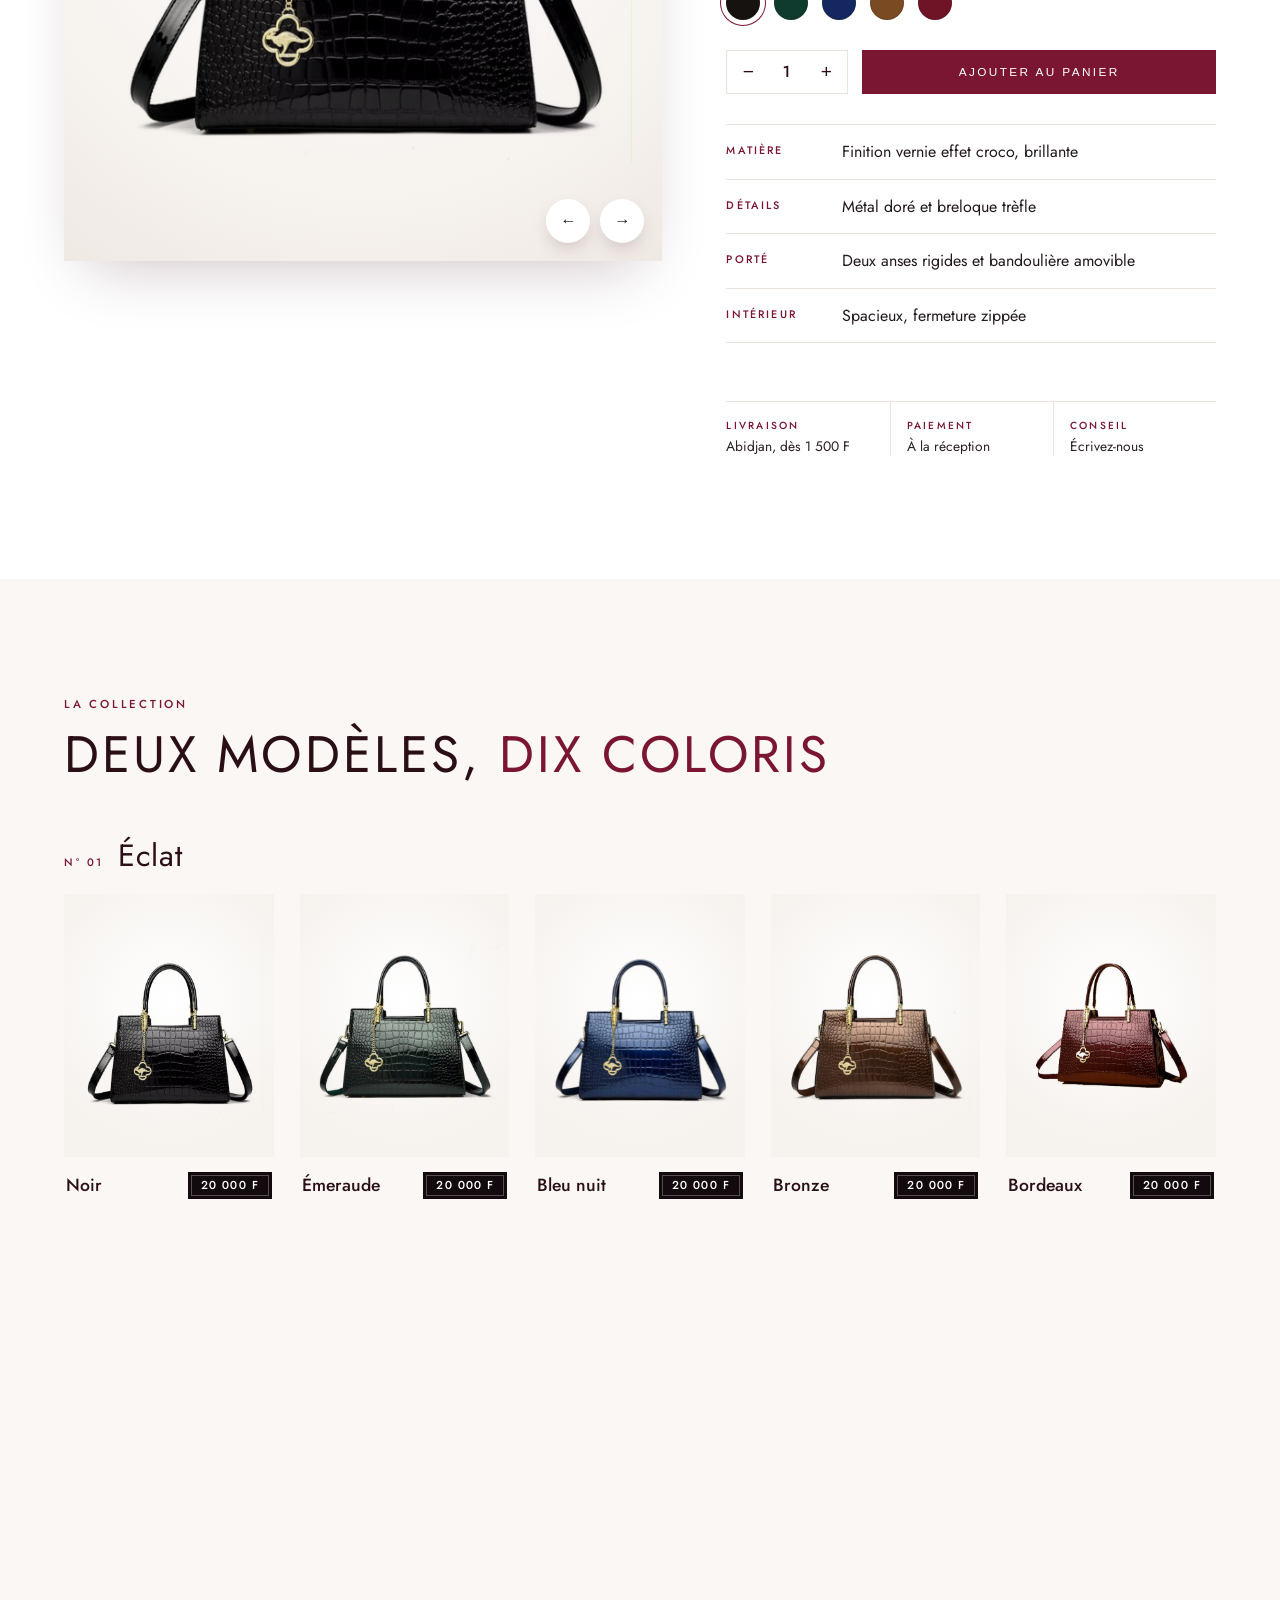
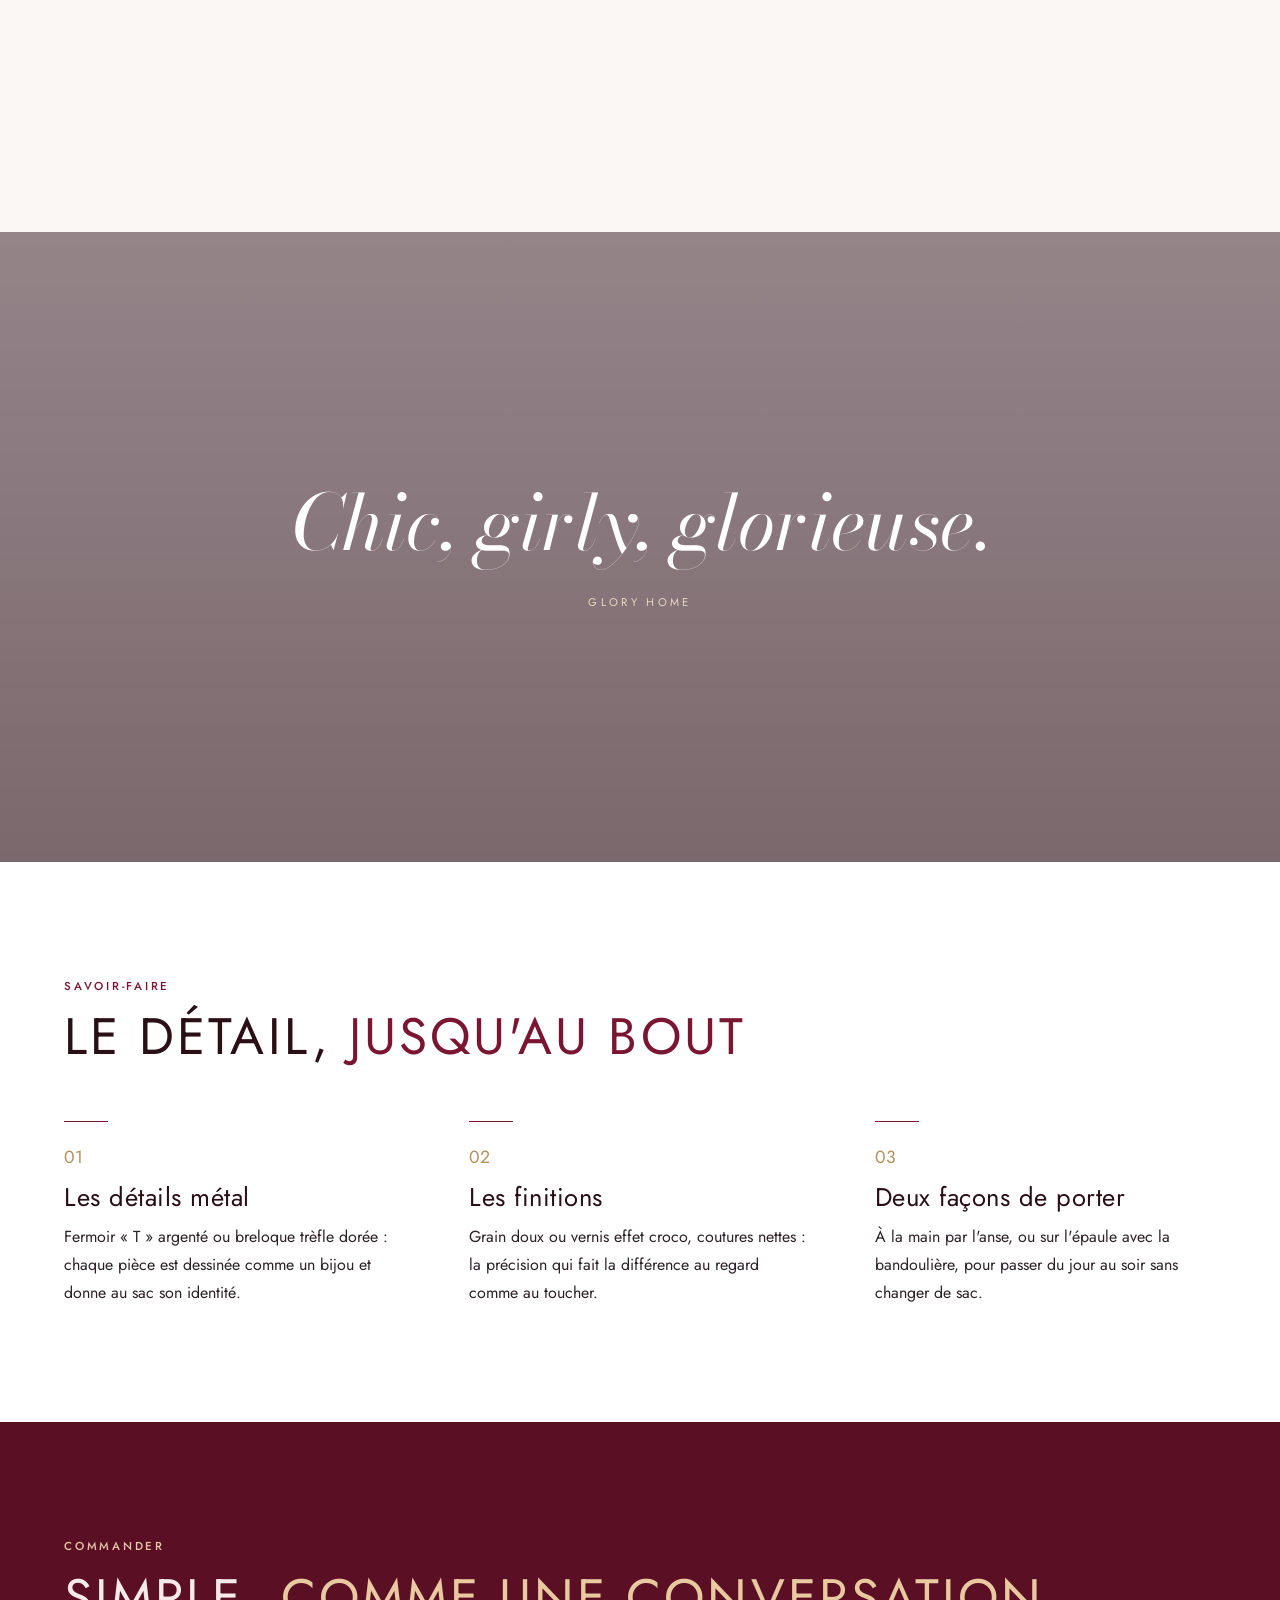
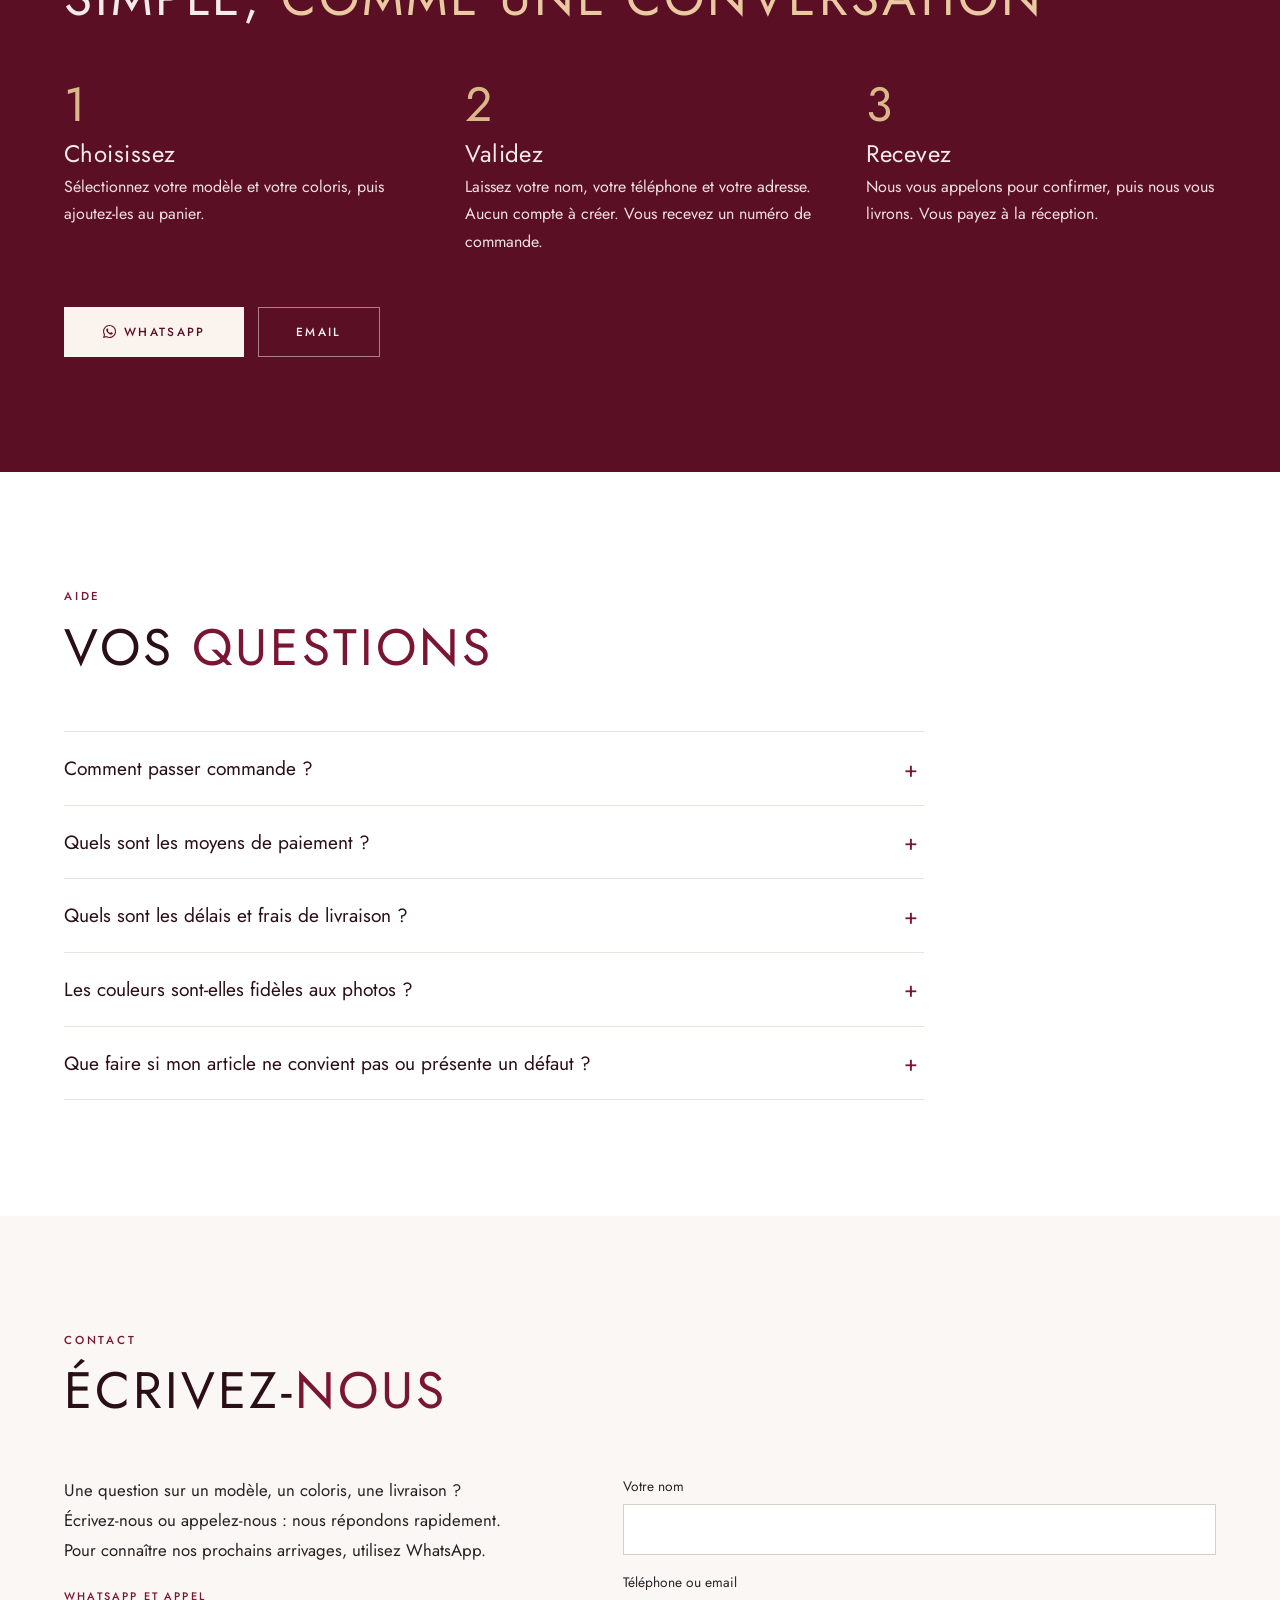
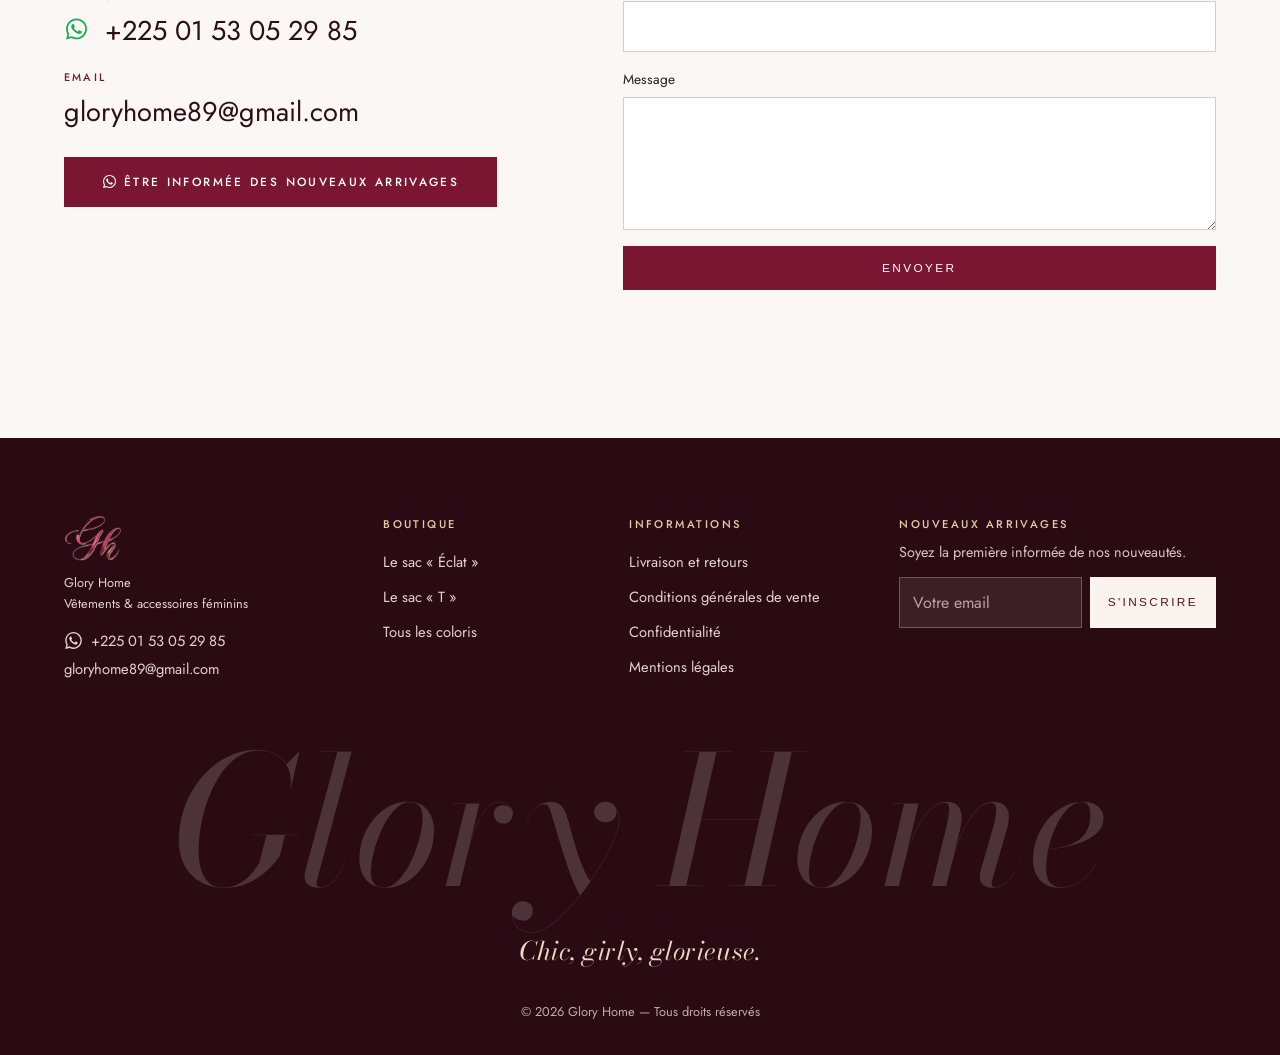
==== commit 2ab4fe51: "Vitrines de la bannière, typographie, prix en bloc noir et durcissement sécurité - Bannière : deux v" ====
--- a/index.html
+++ b/index.html
@@ -17,7 +17,7 @@
   <link rel="icon" type="image/png" href="images/logo-mark-160.png">
   <link rel="preconnect" href="https://fonts.googleapis.com">
   <link rel="preconnect" href="https://fonts.gstatic.com" crossorigin>
-  <link href="https://fonts.googleapis.com/css2?family=Inter:wght@300;400;500;600&family=Playfair+Display:ital,wght@0,400;0,500;0,600;1,400;1,500&display=swap" rel="stylesheet">
+  <link href="https://fonts.googleapis.com/css2?family=Bodoni+Moda:ital,wght@0,400;0,500;1,400;1,500&family=Cormorant+Garamond:wght@500;600;700&family=Jost:wght@300;400;500;600&display=swap" rel="stylesheet">
   <link rel="stylesheet" href="style.css">
   <script type="application/ld+json">
   {"@context":"https://schema.org","@graph":[
@@ -51,65 +51,50 @@
     <!-- HERO : bannière qui circule entre les deux modèles -->
     <section class="hero" id="hero" aria-roledescription="carrousel" aria-label="Nos deux modèles">
       <h1 class="sr">Glory Home, vêtements et accessoires féminins</h1>
-      <p class="arrival"><span class="dot" aria-hidden="true"></span>Nouvel arrivage<span class="arrival-more"> · d'autres pièces arrivent bientôt</span></p>
-      <div class="hero-bg" aria-hidden="true"><i class="bloom b1"></i><i class="bloom b2"></i><div class="motes" id="motes"></div></div>
 
       <div class="slides">
-        <article class="slide is-active" data-model="eclat" aria-label="Sac Éclat">
+        <article class="slide scene-eclat is-active" data-model="eclat" aria-label="Sac Éclat">
+          <div class="set" aria-hidden="true"><i class="niche"></i><i class="beam"></i><i class="floor-plane"></i></div>
           <div class="s-copy">
-            <p class="eyebrow">N° 01 · Nouvel arrivage</p>
-            <h2>Le sac <em class="name">« Éclat »</em></h2>
+            <p class="eyebrow">N° 01 · Le sac</p>
+            <h2>Éclat</h2>
             <p class="s-desc">Vernis effet croco, breloque trèfle dorée. Une allure de grande maison, du bureau à la soirée.</p>
             <div class="s-row"><span class="price-tag" data-price="eclat"></span><a class="btn" href="#sac" data-go="eclat">Découvrir</a></div>
           </div>
           <div class="s-art">
-            <span class="orb" aria-hidden="true"></span>
-            <i class="sparkle sp1" aria-hidden="true">✦</i><i class="sparkle sp2" aria-hidden="true">✦</i><i class="sparkle sp3" aria-hidden="true">✦</i>
-            <svg class="sticker" viewBox="0 0 120 120" aria-hidden="true"><circle class="stk-bg" cx="60" cy="60" r="57"/><defs><path id="stk1" d="M60,60 m-44,0 a44,44 0 1,1 88,0 a44,44 0 1,1 -88,0"/></defs><g class="ring-spin"><text><textPath href="#stk1" textLength="274" lengthAdjust="spacing">NOUVEL ARRIVAGE ✦ GLORY HOME ✦ </textPath></text></g><text class="stk-n" x="60" y="69" text-anchor="middle">01</text></svg>
-            <img src="images/hero-eclat.png" alt="Sac Éclat noir, finition vernie effet croco" fetchpriority="high">
-            <span class="floor"></span>
+            <img src="images/hero-eclat.png" alt="Sac Éclat noir, finition vernie effet croco" fetchpriority="high" draggable="false">
+            <div class="stand" aria-hidden="true"><i class="stand-top"></i><i class="stand-body"></i></div>
           </div>
         </article>
 
-        <article class="slide" data-model="t" aria-label="Sac T">
+        <article class="slide scene-t" data-model="t" aria-label="Sac T">
+          <div class="set" aria-hidden="true"><i class="niche"></i><i class="beam"></i><i class="floor-plane"></i></div>
           <div class="s-copy">
-            <p class="eyebrow">N° 02 · Nouvel arrivage</p>
-            <h2>Le sac <em class="name">« T »</em></h2>
+            <p class="eyebrow">N° 02 · Le sac</p>
+            <h2>T</h2>
             <p class="s-desc">Grain doux, fermoir argenté signature. Une ligne épurée qui se marie à toutes vos tenues.</p>
             <div class="s-row"><span class="price-tag" data-price="t"></span><a class="btn" href="#sac" data-go="t">Découvrir</a></div>
           </div>
           <div class="s-art">
-            <span class="orb" aria-hidden="true"></span>
-            <i class="sparkle sp1" aria-hidden="true">✦</i><i class="sparkle sp2" aria-hidden="true">✦</i><i class="sparkle sp3" aria-hidden="true">✦</i>
-            <svg class="sticker" viewBox="0 0 120 120" aria-hidden="true"><circle class="stk-bg" cx="60" cy="60" r="57"/><defs><path id="stk2" d="M60,60 m-44,0 a44,44 0 1,1 88,0 a44,44 0 1,1 -88,0"/></defs><g class="ring-spin"><text><textPath href="#stk2" textLength="274" lengthAdjust="spacing">NOUVEL ARRIVAGE ✦ GLORY HOME ✦ </textPath></text></g><text class="stk-n" x="60" y="69" text-anchor="middle">02</text></svg>
-            <img src="images/hero-t.png" alt="Sac T chocolat, fermoir argenté" fetchpriority="high">
-            <span class="floor"></span>
+            <img src="images/hero-t.png" alt="Sac T chocolat, fermoir argenté" fetchpriority="high" draggable="false">
+            <div class="stand" aria-hidden="true"><i class="stand-top"></i><i class="stand-body"></i></div>
           </div>
         </article>
       </div>
 
       <button class="arrow arrow-prev" id="heroPrev" aria-label="Modèle précédent">←</button>
       <button class="arrow arrow-next" id="heroNext" aria-label="Modèle suivant">→</button>
-      <button class="hint" id="hint" type="button"><span class="hint-txt">Glissez pour découvrir <b id="hintName">« T »</b></span><span class="hint-arrows" aria-hidden="true"><i></i><i></i><i></i></span></button>
 
       <div class="switch" role="tablist" aria-label="Choisir le modèle">
-        <button class="sw is-active" role="tab" aria-selected="true" data-i="0"><span class="sw-n">01</span><span class="sw-t">« Éclat »</span><i class="sw-bar"></i></button>
-        <button class="sw" role="tab" aria-selected="false" data-i="1"><span class="sw-n">02</span><span class="sw-t">« T »</span><i class="sw-bar"></i></button>
-      </div>
-    </section>
-
-    <!-- MARQUEE -->
-    <div class="marquee" aria-hidden="true">
-      <div class="marquee-track">
-        <span>Nouvel arrivage</span><i>✦</i><span>Sac « Éclat » · 20 000 F</span><i>✦</i><span>Sac « T » · 15 000 F</span><i>✦</i><span>10 coloris</span><i>✦</i><span>Paiement à la livraison</span><i>✦</i><span>Bientôt : prêt-à-porter</span><i>✦</i>
-        <span>Nouvel arrivage</span><i>✦</i><span>Sac « Éclat » · 20 000 F</span><i>✦</i><span>Sac « T » · 15 000 F</span><i>✦</i><span>10 coloris</span><i>✦</i><span>Paiement à la livraison</span><i>✦</i><span>Bientôt : prêt-à-porter</span><i>✦</i>
-      </div>
-    </div>
+        <button class="sw is-active" role="tab" aria-selected="true" data-i="0"><span class="sw-n">01</span><span class="sw-t">« Éclat »</span></button>
+        <button class="sw" role="tab" aria-selected="false" data-i="1"><span class="sw-n">02</span><span class="sw-t">« T »</span></button>
+      </div>
+    </section>
 
     <!-- BOUTIQUE -->
     <section class="shop" id="sac">
       <header class="head reveal">
-        <span class="tab">La boutique · Nouvel arrivage</span>
+        <span class="tab">La boutique</span>
         <h2>Choisissez votre <em>modèle</em></h2>
       </header>
       <div class="product">
@@ -144,11 +129,10 @@
 
           <ul class="specs" id="specs"></ul>
 
-          <a class="btn ghost btn-block wa-ico" id="order" href="#" target="_blank" rel="noopener">Commander directement sur WhatsApp</a>
-          <ul class="trust">
-            <li>Paiement à la livraison, rien à payer en ligne</li>
-            <li>Livraison à Abidjan dès 1 500 F</li>
-            <li>Service client sur WhatsApp</li>
+                    <ul class="trust">
+            <li><b>Livraison</b>Abidjan, dès 1 500 F</li>
+            <li><b>Paiement</b>À la réception</li>
+            <li><b>Conseil</b>Écrivez-nous</li>
           </ul>
         </div>
       </div>
@@ -167,7 +151,7 @@
     <section class="editorial">
       <div class="editorial-img" role="img" aria-label="Sacs Glory Home sur un socle"></div>
       <blockquote class="reveal">
-        <p>« Le luxe, c'est de ne pas avoir à choisir entre l'élégance et le quotidien. »</p>
+        <p>Chic, girly, glorieuse.</p>
         <cite>Glory Home</cite>
       </blockquote>
     </section>
@@ -210,7 +194,7 @@
         <h2>Vos <em>questions</em></h2>
       </header>
       <div class="faq-list reveal">
-        <details><summary>Comment passer commande ?</summary><p>Ajoutez le sac et le coloris de votre choix au panier, puis laissez votre nom, votre téléphone et votre adresse. Aucun compte à créer. Nous vous appelons pour confirmer la commande avant la livraison. Vous pouvez aussi commander directement par message WhatsApp depuis chaque fiche produit.</p></details>
+        <details><summary>Comment passer commande ?</summary><p>Ajoutez le sac et le coloris de votre choix au panier, puis laissez votre nom, votre téléphone et votre adresse. Aucun compte à créer. Nous vous appelons pour confirmer la commande avant la livraison.</p></details>
         <details><summary>Quels sont les moyens de paiement ?</summary><p>Le paiement se fait à la livraison, à la réception de votre commande. Rien n'est à payer en ligne.</p></details>
         <details><summary>Quels sont les délais et frais de livraison ?</summary><p>À Abidjan : 1 500 F pour Abatta, Bingerville, Faya, Angré et Cocody ; 2 000 F pour Koumassi, Port-Bouët, Yopougon, Abobo, Marcory et Treichville. Les expéditions hors d'Abidjan sont possibles : les frais vous sont confirmés par téléphone. Nous vous appelons aussi pour confirmer le délai.</p></details>
         <details><summary>Les couleurs sont-elles fidèles aux photos ?</summary><p>Nous photographions chaque coloris avec soin. De légères différences peuvent exister selon l'écran. En cas de doute, écrivez-nous : nous vous répondons rapidement.</p></details>
@@ -273,7 +257,8 @@
         <p class="form-msg" role="status"></p>
       </form>
     </div>
-    <p class="giant" aria-hidden="true">GLORY HOME</p>
+    <p class="giant" aria-hidden="true">Glory Home</p>
+    <p class="slogan">Chic, girly, glorieuse.</p>
     <p class="copy">© <span id="year"></span> Glory Home — Tous droits réservés</p>
   </footer>
 
--- a/style.css
+++ b/style.css
@@ -4,14 +4,14 @@
   --pearl: #f3eeea;
   --hair: #ebe2dd;
   --ink: #2a0f17;
-  --muted: #7a6a70;
+  --muted: #4a3b42;
   --bord: #7b1632;
   --bord-dark: #5b0f25;
   --wine: #2a0b14;
   --gold: #b4915a;
   --black: #130a0e;
-  --display: "Playfair Display", Georgia, serif;
-  --sans: "Inter", system-ui, -apple-system, "Segoe UI", sans-serif;
+  --display: "Jost", "Futura", "Century Gothic", system-ui, sans-serif;
+  --sans: "Jost", "Futura", "Century Gothic", system-ui, sans-serif;
   --ease: cubic-bezier(.2, .7, .2, 1);
   --pad: clamp(20px, 5vw, 72px);
   --shadow: 0 24px 60px -24px rgba(60, 15, 30, .28);
@@ -22,14 +22,15 @@
 img { display: block; max-width: 100%; }
 a { color: inherit; }
 em { font-style: normal; color: var(--bord); }
-/* Noms des modèles : mot entre guillemets, en italique */
-em.name { font-family: var(--display); font-style: italic; font-weight: 500; letter-spacing: .005em; white-space: nowrap; }
+/* Noms des modèles : mot entre guillemets */
+em.name { font-family: var(--display); font-style: normal; white-space: nowrap; }
 ::selection { background: var(--bord); color: #fff; }
 .sr { position: absolute; width: 1px; height: 1px; overflow: hidden; clip: rect(0 0 0 0); white-space: nowrap; }
 
-h1, h2, h3 { font-family: var(--display); font-weight: 500; line-height: 1.1; letter-spacing: -.005em; }
+h1, h2, h3 { font-family: var(--display); font-weight: 400; line-height: 1.1; letter-spacing: .02em; }
+.head h2, #mName { font-weight: 400; text-transform: uppercase; letter-spacing: .06em; }
 .tab, .eyebrow { font-size: .72rem; letter-spacing: .24em; text-transform: uppercase; color: var(--bord); font-weight: 500; }
-.price-tag { display: inline-block; background: var(--black); color: #fff; font-family: var(--sans); font-weight: 600; font-size: .9rem; letter-spacing: .03em; padding: 8px 16px; font-variant-numeric: tabular-nums; line-height: 1.2; }
+.price-tag { display: inline-block; position: relative; background: var(--black); color: #fff; font-family: var(--sans); font-weight: 500; font-size: .95rem; letter-spacing: .16em; padding: 11px 22px 10px; font-variant-numeric: tabular-nums; line-height: 1.2; box-shadow: inset 0 0 0 4px var(--black), inset 0 0 0 5px rgba(255, 255, 255, .28); }
 
 /* Boutons */
 .btn { display: inline-block; padding: 15px 38px; background: var(--bord); color: #fff; text-decoration: none; font-size: .74rem; letter-spacing: .2em; text-transform: uppercase; font-weight: 500; border: 0; transition: background .35s var(--ease), transform .35s var(--ease), box-shadow .35s; text-align: center; cursor: pointer; }
@@ -42,6 +43,7 @@
 .header { position: fixed; inset: 0 0 auto 0; z-index: 50; height: 72px; display: grid; grid-template-columns: 1fr auto 1fr; align-items: center; padding: 0 var(--pad); background: rgba(255, 255, 255, .82); backdrop-filter: blur(16px); -webkit-backdrop-filter: blur(16px); box-shadow: 0 1px 0 var(--hair); }
 .brand { display: flex; align-items: center; gap: 12px; font-weight: 500; font-size: .92rem; letter-spacing: .32em; text-decoration: none; white-space: nowrap; color: var(--bord-dark); }
 .brand img { height: 30px; width: auto; }
+.brand span { font-family: "Cormorant Garamond", Georgia, serif; font-weight: 700; font-size: 1.32em; letter-spacing: .2em; line-height: 1; }
 .nav { display: flex; gap: 30px; }
 .nav a, .header-cta { font-size: .7rem; font-weight: 400; letter-spacing: .2em; text-transform: uppercase; text-decoration: none; position: relative; }
 .nav a::after { content: ""; position: absolute; left: 0; right: 0; bottom: -6px; height: 1px; background: var(--bord); transform: scaleX(0); transform-origin: left; transition: transform .35s var(--ease); }
@@ -54,75 +56,60 @@
 .menu-open .burger span:first-child { transform: translateY(4px) rotate(45deg); }
 .menu-open .burger span:last-child { transform: translateY(-4px) rotate(-45deg); }
 
-/* Hero : blanc lumineux et bannière qui circule */
-.hero { position: relative; height: clamp(560px, calc(100svh - 0px), 860px); padding-top: 72px; overflow: hidden; background: linear-gradient(180deg, #ffffff 0%, #faf7f4 100%); isolation: isolate; }
-.hero-bg { position: absolute; inset: 0; z-index: -1; pointer-events: none; background:
-  radial-gradient(55% 70% at 72% 48%, #ffffff 0%, rgba(255, 255, 255, 0) 70%),
-  radial-gradient(40% 55% at 8% 100%, rgba(235, 205, 210, .55) 0%, transparent 70%),
-  radial-gradient(38% 50% at 100% 0%, rgba(244, 228, 205, .6) 0%, transparent 70%); }
-.bloom { position: absolute; border-radius: 50%; filter: blur(60px); animation: drift 16s ease-in-out infinite alternate; }
-.b1 { width: 46vmax; height: 46vmax; left: 36%; top: -14%; background: radial-gradient(circle, rgba(255, 255, 255, 1), rgba(255, 255, 255, 0) 65%); }
-.b2 { width: 34vmax; height: 34vmax; left: -8%; bottom: -22%; background: radial-gradient(circle, rgba(123, 22, 50, .14), rgba(123, 22, 50, 0) 65%); animation-delay: -7s; }
-@keyframes drift { to { transform: translate(4vmax, 3vmax) scale(1.12); } }
-.motes { position: absolute; inset: 0; }
-.mote { position: absolute; bottom: -10px; border-radius: 50%; background: radial-gradient(circle, rgba(255, 255, 255, 1), rgba(212, 174, 120, .35)); box-shadow: 0 0 12px rgba(212, 174, 120, .5); opacity: 0; animation: rise-mote linear infinite; }
-@keyframes rise-mote { 0% { transform: translateY(0); opacity: 0; } 15% { opacity: .9; } 85% { opacity: .5; } 100% { transform: translateY(-80vh); opacity: 0; } }
-
-.slides { position: absolute; inset: 72px 0 0 0; }
-.slide { position: absolute; inset: 0; display: grid; grid-template-columns: 1fr 1.1fr; align-items: center; padding: 0 var(--pad) 70px; gap: clamp(16px, 3vw, 48px); visibility: hidden; transition: visibility 0s linear .9s; }
-.slide.is-active { visibility: visible; transition-delay: 0s; }
-.s-ghost { position: absolute; left: 50%; top: 44%; translate: -50% -50%; font-family: var(--display); font-weight: 500; font-size: clamp(8rem, 24vw, 24rem); line-height: 1; letter-spacing: -.02em; color: transparent; -webkit-text-stroke: 1px rgba(123, 22, 50, .13); white-space: nowrap; z-index: -1; opacity: 0; transition: opacity 1s var(--ease), transform 1.4s var(--ease); transform: scale(.94); }
-.is-active .s-ghost { opacity: 1; transform: none; }
-.s-copy { max-width: 470px; opacity: 0; transform: translateY(24px); transition: opacity .8s var(--ease), transform .9s var(--ease); }
-.is-active .s-copy { opacity: 1; transform: none; transition-delay: .25s; }
-.s-copy h2 { font-size: clamp(2.6rem, 5.6vw, 5rem); margin: 14px 0 18px; font-weight: 500; }
-.s-desc { color: #43323a; font-size: 1.06rem; line-height: 1.75; max-width: 42ch; }
+/* Hero : deux vitrines côte à côte, on glisse de l'une à l'autre */
+.hero { --floor: clamp(96px, 15vh, 140px); position: relative; height: clamp(640px, 100svh, 900px); padding-top: 72px; overflow: hidden; background: #e4ddd4; isolation: isolate; }
+
+.slides { position: absolute; inset: 72px 0 0 0; display: flex; gap: 12px; padding: 14px 7% 64px; overflow-x: auto; scroll-snap-type: x mandatory; overscroll-behavior-x: contain; scrollbar-width: none; cursor: grab; }
+.slides::-webkit-scrollbar { display: none; }
+.slides.dragging { cursor: grabbing; scroll-snap-type: none; user-select: none; }
+.slide { position: relative; flex: 0 0 100%; scroll-snap-align: center; scroll-snap-stop: always; display: grid; grid-template-columns: 1fr 1.1fr; align-items: center; padding: 0 clamp(20px, 4vw, 64px) calc(var(--floor) * .55); gap: clamp(16px, 3vw, 48px); overflow: hidden; transition: opacity .6s var(--ease), filter .6s var(--ease); }
+.slide:not(.is-active) { opacity: .5; filter: saturate(.75); }
+
+/* Décor : mur en plâtre, niche voûtée, lumière de vitrine, parquet */
+.set { position: absolute; inset: 0; z-index: 0; pointer-events: none; background:
+  url("data:image/svg+xml,%3Csvg xmlns='http://www.w3.org/2000/svg' width='220' height='220'%3E%3Cfilter id='n'%3E%3CfeTurbulence type='fractalNoise' baseFrequency='.85' numOctaves='2' stitchTiles='stitch'/%3E%3CfeColorMatrix values='0 0 0 0 .3 0 0 0 0 .22 0 0 0 0 .15 0 0 0 .5 0'/%3E%3C/filter%3E%3Crect width='100%25' height='100%25' filter='url(%23n)'/%3E%3C/svg%3E"),
+  linear-gradient(180deg, var(--wall-a) 0%, var(--wall-b) 100%); }
+.scene-eclat { --wall-a: #ddd2c5; --wall-b: #c9bbaa; --niche-a: #b3a390; --niche-b: #d3c6b5; }
+.scene-t { --wall-a: #d6d9cb; --wall-b: #bfc4b2; --niche-a: #a4ab96; --niche-b: #cbd0bf; }
+.niche { position: absolute; left: 73%; translate: -50% 0; width: 44%; top: 6%; bottom: calc(var(--floor) - 3px); border-radius: 999px 999px 0 0; background: linear-gradient(180deg, var(--niche-a), var(--niche-b)); box-shadow: inset 0 26px 70px rgba(50, 32, 18, .38), inset 0 0 0 7px rgba(255, 255, 255, .16), 0 0 0 1px rgba(60, 40, 25, .08); }
+.beam { position: absolute; left: 30%; top: -12%; width: 32%; height: 120%; background: linear-gradient(100deg, rgba(255, 246, 226, .6), rgba(255, 246, 226, 0) 85%); transform: skewX(-17deg); filter: blur(26px); opacity: .75; mix-blend-mode: soft-light; }
+.floor-plane { position: absolute; left: 0; right: 0; bottom: 0; height: var(--floor); background:
+  linear-gradient(180deg, rgba(0, 0, 0, .28) 0%, rgba(0, 0, 0, 0) 38%),
+  repeating-linear-gradient(90deg, rgba(0, 0, 0, .09) 0 1px, transparent 1px 150px),
+  linear-gradient(180deg, #9a7a5e 0%, #7a5c43 100%);
+  box-shadow: inset 0 7px 0 #efe8de, inset 0 8px 0 rgba(0, 0, 0, .1); }
+
+.s-copy { position: relative; z-index: 2; max-width: 470px; }
+.s-copy h2 { font-size: clamp(2.1rem, 4.6vw, 3.9rem); margin: 14px 0 18px; font-weight: 400; text-transform: uppercase; letter-spacing: .1em; line-height: 1.12; }
+.s-desc { color: #1d1519; font-size: 1.05rem; line-height: 1.75; max-width: 42ch; font-weight: 400; }
 .s-row { display: flex; align-items: center; gap: 22px; margin-top: 30px; flex-wrap: wrap; }
-.s-art { position: relative; height: 100%; display: grid; place-items: center; opacity: 0; transform: translateX(70px) scale(.95); transition: opacity .9s var(--ease), transform 1.2s var(--ease); }
-.is-active .s-art { opacity: 1; transform: none; transition-delay: .1s; }
-.s-art img { position: relative; width: min(100%, 560px); max-height: 72%; object-fit: contain; filter: drop-shadow(0 34px 28px rgba(60, 15, 30, .28)); animation: float 7s ease-in-out infinite alternate; }
-@keyframes float { from { transform: translateY(-8px) rotate(-.6deg); } to { transform: translateY(10px) rotate(.6deg); } }
-.halo { position: absolute; width: min(78%, 520px); aspect-ratio: 1; border-radius: 50%; background: radial-gradient(circle, rgba(255, 255, 255, 1) 0%, rgba(250, 238, 236, .9) 45%, rgba(250, 238, 236, 0) 70%); box-shadow: 0 0 120px 30px rgba(255, 255, 255, .8); }
-.floor { position: absolute; bottom: 12%; width: 52%; height: 28px; border-radius: 50%; background: radial-gradient(closest-side, rgba(60, 15, 30, .22), rgba(60, 15, 30, 0)); filter: blur(6px); }
-
-.switch { position: absolute; left: var(--pad); bottom: 28px; display: flex; gap: 8px; z-index: 3; }
-.sw { position: relative; display: flex; align-items: baseline; gap: 10px; padding: 12px 22px 14px; background: rgba(255, 255, 255, .7); backdrop-filter: blur(8px); border: 0; cursor: pointer; font: inherit; color: var(--muted); box-shadow: 0 10px 30px -18px rgba(60, 15, 30, .4); transition: color .3s, background .3s; overflow: hidden; }
-.sw:hover { color: var(--ink); background: #fff; }
-.sw.is-active { color: var(--bord-dark); background: #fff; }
+
+/* Le sac posé sur son socle */
+.s-art { position: relative; z-index: 1; align-self: stretch; display: flex; flex-direction: column; align-items: center; justify-content: flex-end; min-height: 0; }
+.s-art img { position: relative; z-index: 2; flex: 0 1 auto; min-height: 0; width: auto; max-width: min(74%, 500px); object-fit: contain; margin-bottom: -6px; filter: drop-shadow(0 10px 8px rgba(40, 24, 12, .3)); pointer-events: none; }
+.stand { position: relative; z-index: 1; flex: none; width: min(64%, 360px); }
+.stand::after { content: ""; position: absolute; left: -10%; right: -10%; bottom: -14px; height: 28px; background: radial-gradient(closest-side, rgba(30, 18, 8, .5), rgba(30, 18, 8, 0)); filter: blur(5px); z-index: -1; }
+.stand-top { position: relative; display: block; height: 18px; margin-inline: -3.5%; background: linear-gradient(180deg, #f6f1ea, #ddd3c5); box-shadow: 0 2px 3px rgba(0, 0, 0, .18); }
+.stand-top::before { content: ""; position: absolute; left: 14%; right: 14%; top: -7px; height: 14px; background: radial-gradient(closest-side, rgba(30, 18, 8, .42), rgba(30, 18, 8, 0)); filter: blur(3px); }
+.stand-body { display: block; height: clamp(90px, 17vh, 160px); background: linear-gradient(90deg, #c9bba9 0%, #e8dfd2 26%, #ddd1c1 62%, #b4a48f 100%); box-shadow: inset 0 16px 18px -10px rgba(0, 0, 0, .25); }
+.scene-t .stand-body { background: linear-gradient(90deg, #a98a6a 0%, #c7a781 28%, #b8976f 64%, #8c6e50 100%); }
+
+/* Navigation */
+.switch { position: absolute; left: 50%; translate: -50% 0; bottom: 20px; display: flex; gap: 28px; z-index: 3; }
+.sw { position: relative; display: flex; align-items: baseline; gap: 10px; padding: 8px 2px; background: none; border: 0; cursor: pointer; font: inherit; color: #4a3b42; transition: color .3s; }
+.sw::after { content: ""; position: absolute; left: 0; right: 0; bottom: 0; height: 1px; background: currentColor; transform: scaleX(0); transform-origin: left; transition: transform .45s var(--ease); }
+.sw:hover { color: var(--ink); }
+.sw.is-active { color: var(--ink); }
+.sw.is-active::after { transform: scaleX(1); }
 .sw-n { font-size: .68rem; letter-spacing: .2em; font-weight: 500; }
-.sw-t { font-family: var(--display); font-style: italic; font-size: 1.15rem; white-space: nowrap; }
-.sw-bar { position: absolute; left: 0; bottom: 0; height: 2px; width: 100%; background: var(--bord); transform: scaleX(0); transform-origin: left; }
-.sw.is-active .sw-bar { animation: progress var(--dur, 6s) linear forwards; }
-.hero.paused .sw.is-active .sw-bar { animation: none; transform: scaleX(1); }
-@keyframes progress { to { transform: scaleX(1); } }
-
-/* Nouvel arrivage */
-.arrival { position: absolute; z-index: 3; top: 96px; left: var(--pad); display: flex; align-items: center; gap: 10px; padding: 9px 16px; background: rgba(255, 255, 255, .78); backdrop-filter: blur(8px); box-shadow: 0 10px 30px -18px rgba(60, 15, 30, .45); font-size: .7rem; font-weight: 500; letter-spacing: .22em; text-transform: uppercase; color: var(--bord-dark); }
-.arrival-more { color: #5c4a51; font-weight: 400; letter-spacing: .14em; }
-.dot { position: relative; width: 8px; height: 8px; border-radius: 50%; background: var(--bord); }
-.dot::after { content: ""; position: absolute; inset: 0; border-radius: 50%; background: var(--bord); animation: ping 2s ease-out infinite; }
-@keyframes ping { to { transform: scale(3.2); opacity: 0; } }
-
-/* Indices pour changer de modèle */
-.hero { touch-action: pan-y; }
-.arrow { position: absolute; z-index: 3; top: 50%; translate: 0 -50%; width: 48px; height: 48px; border-radius: 50%; border: 0; background: rgba(255, 255, 255, .9); color: var(--bord-dark); font-size: 1.1rem; cursor: pointer; box-shadow: 0 10px 28px -12px rgba(60, 15, 30, .5); transition: background .3s, color .3s, transform .3s var(--ease); }
-.arrow:hover { background: var(--bord); color: #fff; }
-.arrow-prev { left: 10px; } .arrow-next { right: 10px; }
-.arrow-next:hover { transform: translateX(3px); } .arrow-prev:hover { transform: translateX(-3px); }
-.hint { position: absolute; z-index: 3; right: var(--pad); bottom: 36px; display: flex; align-items: center; gap: 14px; padding: 12px 20px; border: 0; cursor: pointer; font: inherit; font-size: .72rem; letter-spacing: .16em; text-transform: uppercase; white-space: nowrap; color: var(--bord-dark); background: rgba(255, 255, 255, .78); backdrop-filter: blur(8px); box-shadow: 0 10px 30px -18px rgba(60, 15, 30, .45); }
-.hint b { font-family: var(--display); font-style: italic; font-weight: 500; font-size: 1rem; letter-spacing: .01em; text-transform: none; white-space: nowrap; }
-.hint-arrows { display: flex; }
-.hint-arrows i { width: 9px; height: 9px; margin-left: -3px; border-top: 2px solid var(--bord); border-right: 2px solid var(--bord); transform: rotate(45deg); opacity: .15; animation: chev 1.5s ease-in-out infinite; }
-.hint-arrows i:nth-child(2) { animation-delay: .2s; } .hint-arrows i:nth-child(3) { animation-delay: .4s; }
-@keyframes chev { 0%, 100% { opacity: .15; } 50% { opacity: 1; } }
-@keyframes nudge { 0%, 100% { transform: none; } 40% { transform: translateX(-34px); } 70% { transform: translateX(6px); } }
-@media (hover: none) { .slide.is-active .s-art { animation: nudge 1.4s var(--ease) 1.8s 2; } }
-
-/* Marquee */
-.marquee { background: var(--bord-dark); color: #f3e4e4; overflow: hidden; padding: 14px 0; }
-.marquee-track { display: flex; gap: 40px; width: max-content; animation: marquee 40s linear infinite; font-size: .74rem; font-weight: 400; letter-spacing: .26em; text-transform: uppercase; white-space: nowrap; }
-.marquee-track i { font-style: normal; color: #d9b98a; }
-@keyframes marquee { to { transform: translateX(-50%); } }
+.sw-t { font-size: .9rem; letter-spacing: .18em; text-transform: uppercase; white-space: nowrap; font-weight: 400; }
+
+.arrow { position: absolute; z-index: 3; top: calc(50% - 20px); translate: 0 -50%; width: 46px; height: 46px; border-radius: 50%; border: 0; background: rgba(255, 255, 255, .92); color: var(--ink); font-size: 1.1rem; cursor: pointer; box-shadow: 0 10px 28px -12px rgba(40, 24, 12, .5); transition: background .3s, color .3s, transform .3s var(--ease), opacity .3s; }
+.arrow:hover { background: var(--ink); color: #fff; }
+.arrow:disabled { opacity: 0; pointer-events: none; }
+.arrow-prev { left: 14px; } .arrow-next { right: 14px; }
+@media (hover: none) { .arrow { display: none; } }
+
 
 /* En-têtes de section */
 .head { display: flex; flex-direction: column; align-items: flex-start; gap: 12px; margin-bottom: clamp(32px, 5vw, 56px); }
@@ -145,8 +132,8 @@
 .tabs button:hover { color: var(--ink); }
 .tabs button.on { color: var(--bord); border-bottom-color: var(--bord); }
 .details h3 { font-size: clamp(2.3rem, 4.2vw, 3.4rem); margin: 10px 0 16px; }
-.price { font-size: 1.2rem; padding: 9px 20px; margin-bottom: 22px; align-self: flex-start; }
-.desc { color: #43323a; font-size: 1.05rem; line-height: 1.8; margin-bottom: 30px; max-width: 54ch; }
+.price { font-size: 1.15rem; padding: 14px 30px 13px; margin-bottom: 24px; align-self: flex-start; }
+.desc { color: #2a1f24; font-size: 1.05rem; line-height: 1.8; margin-bottom: 30px; max-width: 54ch; }
 .label { font-size: .72rem; letter-spacing: .18em; text-transform: uppercase; color: var(--muted); margin-bottom: 12px; font-weight: 400; }
 .label strong { color: var(--ink); font-weight: 500; }
 .swatches { display: flex; gap: 14px; margin-bottom: 30px; flex-wrap: wrap; }
@@ -155,10 +142,10 @@
 .swatch.on::after { opacity: 1; }
 .swatch:hover { transform: scale(1.1); }
 .specs { list-style: none; margin-bottom: 32px; }
-.specs li { padding: 14px 0; border-bottom: 1px solid var(--hair); display: grid; grid-template-columns: 100px 1fr; gap: 16px; font-size: 1rem; line-height: 1.6; color: #33242b; }
+.specs li { padding: 14px 0; border-bottom: 1px solid var(--hair); display: grid; grid-template-columns: 100px 1fr; gap: 16px; font-size: 1rem; line-height: 1.6; color: #22181d; }
 .specs li:first-child { border-top: 1px solid var(--hair); }
 .specs span { font-size: .68rem; letter-spacing: .2em; text-transform: uppercase; color: var(--bord); font-weight: 500; padding-top: 3px; }
-.note { text-align: center; font-size: .85rem; color: #5c4a51; margin-top: 14px; }
+.note { text-align: center; font-size: .85rem; color: #3a2d33; margin-top: 14px; }
 
 /* Collection */
 .colors { padding: clamp(64px, 9vw, 120px) var(--pad); background: var(--ivory); }
@@ -175,13 +162,13 @@
 .card:hover .card-img img { transform: scale(1.06); }
 .card-info { display: flex; justify-content: space-between; align-items: center; gap: 8px; padding: 14px 2px 0; }
 .card-info h4 { font-family: var(--display); font-weight: 500; font-size: 1.1rem; }
-.card-info .price-tag { font-size: .7rem; padding: 5px 10px; }
+.card-info .price-tag { font-size: .72rem; padding: 7px 13px 6px; letter-spacing: .12em; box-shadow: inset 0 0 0 3px var(--black), inset 0 0 0 4px rgba(255, 255, 255, .28); }
 
 /* Éditorial */
 .editorial { position: relative; min-height: 70svh; display: grid; place-items: center; text-align: center; padding: 100px var(--pad); color: #fff; overflow: hidden; }
 .editorial-img { position: absolute; inset: 0; background: linear-gradient(rgba(42, 11, 20, .5), rgba(42, 11, 20, .62)), url("images/trio-lifestyle.jpg") center 55% / cover fixed; }
 .editorial blockquote { position: relative; max-width: 880px; }
-.editorial p { font-family: var(--display); font-size: clamp(1.8rem, 3.8vw, 3.2rem); font-weight: 400; line-height: 1.25; }
+.editorial p { font-family: "Bodoni Moda", "Didot", Georgia, serif; font-style: italic; font-size: clamp(2.4rem, 6vw, 5rem); font-weight: 400; line-height: 1.15; }
 .editorial cite { display: inline-block; margin-top: 26px; font-style: normal; font-size: .7rem; font-weight: 400; letter-spacing: .3em; text-transform: uppercase; color: #ecd7c0; }
 
 /* Savoir-faire */
@@ -192,7 +179,7 @@
 .craft-grid article:hover::before { width: 100%; }
 .num { font-family: var(--display); color: var(--gold); font-size: 1.1rem; }
 .craft-grid h3 { font-size: 1.6rem; margin: 12px 0 10px; }
-.craft-grid p { color: #4b3b42; font-size: 1rem; line-height: 1.75; }
+.craft-grid p { color: #2c2127; font-size: 1rem; line-height: 1.75; }
 
 /* Commander */
 .order { background: var(--bord-dark); color: #f6eaea; padding: clamp(64px, 9vw, 120px) var(--pad); }
@@ -211,7 +198,8 @@
 /* Pied de page */
 .footer { background: var(--wine); color: #c4a9b0; text-align: center; padding: 56px var(--pad) 32px; font-size: .8rem; overflow: hidden; }
 .footer-mark { height: 50px; margin: 0 auto 8px; }
-.giant { font-weight: 500; font-size: clamp(2.4rem, 12vw, 10rem); line-height: 1; color: rgba(255, 255, 255, .05); letter-spacing: .1em; margin-bottom: 26px; white-space: nowrap; }
+.giant { font-family: "Bodoni Moda", "Didot", Georgia, serif; font-weight: 400; font-style: italic; font-size: clamp(3rem, 14vw, 11.5rem); line-height: 1; color: rgba(255, 255, 255, .16); letter-spacing: .01em; margin-bottom: 14px; white-space: nowrap; }
+.slogan { font-family: "Bodoni Moda", "Didot", Georgia, serif; font-style: italic; font-size: clamp(1.1rem, 2.4vw, 1.6rem); color: #ecd7c0; text-align: center; margin-bottom: 28px; letter-spacing: .02em; }
 
 /* Apparition */
 .reveal { opacity: 0; transform: translateY(22px); transition: opacity .9s var(--ease), transform .9s var(--ease); }
@@ -229,19 +217,21 @@
   .nav a::after { display: none; }
   .menu-open .nav { transform: none; }
   .hero { height: clamp(700px, 100svh, 920px); }
-  .arrow { display: none; }
-  .arrival { top: 88px; left: 50%; translate: -50% 0; white-space: nowrap; }
-  .arrival-more { display: none; }
-  .hint { right: auto; left: 50%; translate: -50% 0; bottom: 14px; padding: 8px 10px; gap: 10px; font-size: .62rem; letter-spacing: .12em; background: transparent; box-shadow: none; backdrop-filter: none; }
-  .slide { grid-template-columns: 1fr; grid-template-rows: 1fr auto; padding-bottom: 136px; gap: 0; padding-top: 34px; }
-  .s-art { order: -1; transform: translateY(40px) scale(.95); min-height: 0; }
-  .s-art img { max-height: 84%; }
-  .s-copy { max-width: none; text-align: center; }
-  .s-desc { margin-inline: auto; }
-  .s-row { justify-content: center; margin-top: 20px; }
-  .s-copy h2 { margin: 8px 0 10px; font-size: clamp(2.2rem, 9vw, 3rem); }
-  .s-ghost { top: 30%; }
-  .switch { left: 50%; translate: -50% 0; bottom: 58px; }
+  .slides { padding: 10px 6% 56px; gap: 10px; }
+  .slide { grid-template-columns: 1fr; grid-template-rows: 60% 1fr; padding: 0; gap: 0; background: var(--ivory); }
+  .set { bottom: auto; height: 60%; }
+  .niche { left: 50%; width: 78%; top: 4%; bottom: 60px; }
+  .beam { left: 6%; width: 50%; }
+  .floor-plane { height: 64px; }
+  .s-art { order: -1; padding-bottom: 24px; }
+  .s-art img { max-width: min(70%, 380px); }
+  .stand { width: min(58%, 260px); }
+  .stand-body { height: clamp(60px, 11vh, 100px); }
+  .s-copy { max-width: none; text-align: center; padding: 18px 22px 0; align-self: start; }
+  .s-copy h2 { margin: 6px 0 8px; font-size: clamp(1.7rem, 7vw, 2.4rem); }
+  .s-desc { margin-inline: auto; font-size: .96rem; line-height: 1.6; }
+  .s-row { justify-content: center; margin-top: 16px; }
+  .switch { bottom: 14px; }
   .product { grid-template-columns: 1fr; }
   .stage { position: relative; top: 0; height: 62svh; }
   .grid .row { grid-template-columns: repeat(2, 1fr); }
@@ -252,8 +242,7 @@
   *, *::before, *::after { animation: none !important; transition: none !important; }
   html { scroll-behavior: auto; }
   .reveal { opacity: 1; transform: none; }
-  .s-copy, .s-art, .s-ghost { opacity: 1; transform: none; }
-  .slide:not(.is-active) { display: none; }
+  .slides { scroll-behavior: auto; }
 }
 
 /* ===== Boutique en ligne : panier, commande, formulaires, aide ===== */
@@ -276,8 +265,10 @@
 .qty button { width: 44px; border: 0; background: none; font-size: 1.2rem; cursor: pointer; color: var(--ink); }
 .qty button:hover { color: var(--bord); }
 .qty span { min-width: 34px; text-align: center; font-weight: 500; font-variant-numeric: tabular-nums; }
-.trust { list-style: none; display: grid; gap: 6px; margin-top: 18px; font-size: .86rem; color: #5c4a51; }
-.trust li::before { content: "✓"; color: var(--bord); margin-right: 10px; font-weight: 600; }
+.trust { list-style: none; display: grid; grid-template-columns: repeat(3, 1fr); margin-top: 26px; border-top: 1px solid var(--hair); }
+.trust li { padding: 16px 12px 0 0; font-size: .86rem; line-height: 1.5; color: #2a1f24; }
+.trust li + li { padding-left: 16px; border-left: 1px solid var(--hair); }
+.trust b { display: block; margin-bottom: 2px; font-size: .64rem; font-weight: 500; letter-spacing: .22em; text-transform: uppercase; color: var(--bord); }
 
 /* Panier latéral */
 .overlay { position: fixed; inset: 0; z-index: 60; background: rgba(42, 11, 20, .45); backdrop-filter: blur(2px); }
@@ -289,20 +280,20 @@
 .x { background: none; border: 0; font-size: 1.1rem; cursor: pointer; width: 40px; height: 40px; color: var(--ink); }
 .x:hover { color: var(--bord); }
 .drawer-body { flex: 1; overflow-y: auto; padding: 8px 24px; }
-.empty { text-align: center; padding: 60px 0; display: grid; gap: 22px; justify-items: center; color: #5c4a51; }
+.empty { text-align: center; padding: 60px 0; display: grid; gap: 22px; justify-items: center; color: #3a2d33; }
 .empty[hidden], .drawer-foot[hidden] { display: none; }
 .lines { list-style: none; }
 .line { display: grid; grid-template-columns: 76px 1fr auto; gap: 14px; padding: 18px 0; border-bottom: 1px solid var(--hair); align-items: start; }
 .line img { width: 76px; height: 90px; object-fit: contain; background: radial-gradient(circle at 50% 40%, #fff, #f3eeea); mix-blend-mode: multiply; }
 .line-name { font-family: var(--display); font-size: 1.05rem; }
-.line-sub { font-size: .82rem; color: #5c4a51; margin-bottom: 8px; }
+.line-sub { font-size: .82rem; color: #3a2d33; margin-bottom: 8px; }
 .qty-sm { display: inline-flex; align-items: center; box-shadow: inset 0 0 0 1px var(--hair); }
 .qty-sm button { width: 30px; height: 30px; border: 0; background: none; cursor: pointer; font-size: 1rem; }
 .qty-sm button:hover { color: var(--bord); }
 .qty-sm span { min-width: 26px; text-align: center; font-size: .9rem; }
 .line-end { display: flex; flex-direction: column; align-items: flex-end; gap: 10px; }
 .line-price { font-weight: 600; font-variant-numeric: tabular-nums; }
-.line-del { background: none; border: 0; font-size: .74rem; letter-spacing: .1em; text-transform: uppercase; color: #5c4a51; cursor: pointer; text-decoration: underline; }
+.line-del { background: none; border: 0; font-size: .74rem; letter-spacing: .1em; text-transform: uppercase; color: #3a2d33; cursor: pointer; text-decoration: underline; }
 .line-del:hover { color: var(--bord); }
 .drawer-foot { padding: 20px 24px 24px; box-shadow: 0 -1px 0 var(--hair); display: grid; gap: 16px; }
 .totals { display: grid; gap: 8px; }
@@ -321,7 +312,7 @@
 .co-side h3 { font-size: 1.3rem; }
 fieldset { border: 0; display: grid; gap: 12px; }
 legend { font-size: .72rem; letter-spacing: .2em; text-transform: uppercase; color: var(--bord); font-weight: 500; margin-bottom: 10px; }
-label { display: grid; gap: 6px; font-size: .86rem; color: #4b3b42; }
+label { display: grid; gap: 6px; font-size: .86rem; color: #2c2127; }
 input, textarea { font: inherit; font-size: 1rem; color: var(--ink); background: #fff; border: 0; box-shadow: inset 0 0 0 1px #d9cdc8; padding: 12px 14px; border-radius: 0; width: 100%; transition: box-shadow .25s; }
 input:focus, textarea:focus { outline: none; box-shadow: inset 0 0 0 2px var(--bord); }
 input:user-invalid, textarea:user-invalid { box-shadow: inset 0 0 0 2px #c0392b; }
@@ -330,23 +321,23 @@
 .opt:has(input:checked) { box-shadow: inset 0 0 0 2px var(--bord); background: #fffafa; }
 .opt input { width: 18px; height: 18px; margin-top: 3px; accent-color: var(--bord); box-shadow: none; padding: 0; }
 .opt b { display: block; font-weight: 500; color: var(--ink); }
-.opt small { color: #5c4a51; font-size: .82rem; }
+.opt small { color: #3a2d33; font-size: .82rem; }
 .check { grid-template-columns: 22px 1fr; align-items: start; gap: 12px; font-size: .88rem; }
 .check input { width: 18px; height: 18px; accent-color: var(--bord); box-shadow: none; padding: 0; margin-top: 2px; }
 .check a, .faq a, .legal a { color: var(--bord); }
 .sum { list-style: none; display: grid; gap: 10px; }
 .sum li { display: flex; justify-content: space-between; gap: 12px; font-size: .92rem; }
 .sum b { font-weight: 600; font-variant-numeric: tabular-nums; white-space: nowrap; }
-.co-note { font-size: .82rem; color: #5c4a51; }
+.co-note { font-size: .82rem; color: #3a2d33; }
 .form-error { background: #fdecea; color: #8a1c12; padding: 10px 14px; font-size: .88rem; }
 .form-error[hidden] { display: none; }
 .done { padding: clamp(28px, 5vw, 56px); display: grid; gap: 14px; justify-items: center; text-align: center; max-width: 520px; margin: 0 auto; }
 .done[hidden] { display: none; }
 .tick { width: 64px; height: 64px; border-radius: 50%; background: var(--bord); color: #fff; display: grid; place-items: center; font-size: 1.8rem; }
 .done .num { font-family: var(--display); font-size: clamp(1.6rem, 5vw, 2.2rem); color: var(--bord); letter-spacing: .04em; }
-.done-help { color: #43323a; margin: 6px 0 10px; }
+.done-help { color: #2a1f24; margin: 6px 0 10px; }
 .done .btn { width: 100%; }
-.link-btn { background: none; border: 0; font: inherit; font-size: .82rem; letter-spacing: .12em; text-transform: uppercase; text-decoration: underline; cursor: pointer; color: #5c4a51; padding: 8px; }
+.link-btn { background: none; border: 0; font: inherit; font-size: .82rem; letter-spacing: .12em; text-transform: uppercase; text-decoration: underline; cursor: pointer; color: #3a2d33; padding: 8px; }
 
 .toast { position: fixed; left: 50%; bottom: 24px; z-index: 90; transform: translate(-50%, 30px); background: var(--black); color: #fff; padding: 13px 22px; font-size: .9rem; opacity: 0; pointer-events: none; transition: opacity .4s var(--ease), transform .4s var(--ease); max-width: calc(100% - 32px); text-align: center; }
 .toast.on { opacity: 1; transform: translate(-50%, 0); }
@@ -361,9 +352,9 @@
 .faq summary::-webkit-details-marker { display: none; }
 .faq summary::after { content: "+"; position: absolute; right: 6px; top: 50%; translate: 0 -50%; font-family: var(--sans); font-size: 1.4rem; color: var(--bord); transition: rotate .3s var(--ease); }
 .faq details[open] summary::after { rotate: 45deg; }
-.faq details p { padding: 0 0 22px; color: #43323a; max-width: 68ch; line-height: 1.8; }
+.faq details p { padding: 0 0 22px; color: #2a1f24; max-width: 68ch; line-height: 1.8; }
 .contact-grid { display: grid; grid-template-columns: 1fr 1.2fr; gap: clamp(28px, 5vw, 80px); align-items: start; }
-.contact-intro { color: #43323a; font-size: 1.05rem; line-height: 1.8; max-width: 44ch; }
+.contact-intro { color: #2a1f24; font-size: 1.05rem; line-height: 1.8; max-width: 44ch; }
 .form { display: grid; gap: 16px; }
 .form-msg { font-size: .9rem; min-height: 1.2em; }
 .form-msg.ok { color: #1f6b3a; }
@@ -391,15 +382,15 @@
 /* Pages secondaires : légales, suivi */
 .page { padding: 120px var(--pad) 80px; max-width: 900px; margin: 0 auto; }
 .page h1 { font-size: clamp(2rem, 5vw, 3rem); margin-bottom: 8px; }
-.page .updated { color: #5c4a51; font-size: .85rem; margin-bottom: 36px; }
+.page .updated { color: #3a2d33; font-size: .85rem; margin-bottom: 36px; }
 .legal h2 { font-size: 1.5rem; margin: 36px 0 10px; }
-.legal p, .legal li { color: #33242b; line-height: 1.8; margin-bottom: 10px; max-width: 72ch; }
+.legal p, .legal li { color: #22181d; line-height: 1.8; margin-bottom: 10px; max-width: 72ch; }
 .legal ul { padding-left: 22px; }
 .todo { background: #fff4d6; padding: 1px 6px; border-radius: 2px; }
 .track-form { display: grid; gap: 14px; max-width: 460px; margin: 28px 0; }
 .track-result { max-width: 560px; }
 .steps-track { list-style: none; display: grid; gap: 0; margin: 24px 0; }
-.steps-track li { position: relative; padding: 0 0 22px 34px; color: #7a6a70; }
+.steps-track li { position: relative; padding: 0 0 22px 34px; color: #4a3b42; }
 .steps-track li::before { content: ""; position: absolute; left: 0; top: 4px; width: 14px; height: 14px; border-radius: 50%; background: #e3d8d3; }
 .steps-track li::after { content: ""; position: absolute; left: 6px; top: 20px; bottom: 0; width: 2px; background: #e3d8d3; }
 .steps-track li:last-child::after { display: none; }
@@ -453,27 +444,12 @@
 /* ===== Décor d'accueil plus doux ===== */
 [hidden] { display: none !important; }
 .s-ghost, .halo { display: none; }
-.orb { position: absolute; width: min(78%, 500px); aspect-ratio: 1; border-radius: 50%; background: radial-gradient(circle at 34% 28%, #ffffff 0%, #fbeeea 50%, #f3dcd8 100%); box-shadow: inset 0 0 0 1px rgba(123, 22, 50, .07), 0 50px 100px -50px rgba(123, 22, 50, .4); }
-.orb::before { content: ""; position: absolute; inset: -7%; border-radius: 50%; border: 1px solid rgba(123, 22, 50, .12); }
-.orb::after { content: ""; position: absolute; inset: -15%; border-radius: 50%; border: 1px dashed rgba(180, 145, 90, .38); }
-.sparkle { position: absolute; color: var(--gold); font-style: normal; line-height: 1; animation: twinkle 3.2s ease-in-out infinite; }
-.sp1 { top: 14%; left: 10%; font-size: 1.4rem; }
-.sp2 { top: 66%; right: 5%; font-size: .95rem; animation-delay: -1.2s; }
-.sp3 { bottom: 14%; left: 18%; font-size: 1.15rem; animation-delay: -2.1s; }
-@keyframes twinkle { 0%, 100% { opacity: .25; transform: scale(.8); } 50% { opacity: 1; transform: scale(1.15); } }
-.sticker { position: absolute; top: 4%; right: 3%; width: 112px; height: 112px; filter: drop-shadow(0 10px 18px rgba(123, 22, 50, .18)); }
-.stk-bg { fill: rgba(255, 255, 255, .92); }
-.sticker text { font-family: var(--sans); font-size: 9.2px; font-weight: 500; fill: var(--bord-dark); }
-.sticker .stk-n { font-family: var(--display); font-size: 28px; font-weight: 500; fill: var(--bord); }
-.ring-spin { transform-box: view-box; transform-origin: 50% 50%; animation: spin 24s linear infinite; }
-@keyframes spin { to { transform: rotate(360deg); } }
-@media (max-width: 960px) { .sticker { width: 86px; height: 86px; top: 2%; right: 2%; } .orb { width: min(86%, 380px); } }
 
 /* Livraison : liste déroulante, note du panier, tableau des tarifs */
 select { font: inherit; font-size: 1rem; color: var(--ink); background: #fff; border: 0; box-shadow: inset 0 0 0 1px #d9cdc8; padding: 12px 14px; border-radius: 0; width: 100%; appearance: none; background-image: linear-gradient(45deg, transparent 50%, var(--bord) 50%), linear-gradient(135deg, var(--bord) 50%, transparent 50%); background-position: calc(100% - 20px) 50%, calc(100% - 14px) 50%; background-size: 6px 6px; background-repeat: no-repeat; }
 select:focus { outline: none; box-shadow: inset 0 0 0 2px var(--bord); }
-.cart-note { font-size: .82rem; color: #5c4a51; }
+.cart-note { font-size: .82rem; color: #3a2d33; }
 .fees { width: 100%; max-width: 520px; border-collapse: collapse; margin: 14px 0 6px; font-size: 1rem; }
 .fees th { text-align: left; font-size: .68rem; letter-spacing: .18em; text-transform: uppercase; color: var(--bord); padding: 8px 12px; border-bottom: 1px solid var(--hair); }
-.fees td { padding: 10px 12px; border-bottom: 1px solid var(--hair); color: #33242b; }
+.fees td { padding: 10px 12px; border-bottom: 1px solid var(--hair); color: #22181d; }
 .fees td:last-child { font-weight: 600; white-space: nowrap; text-align: right; }
